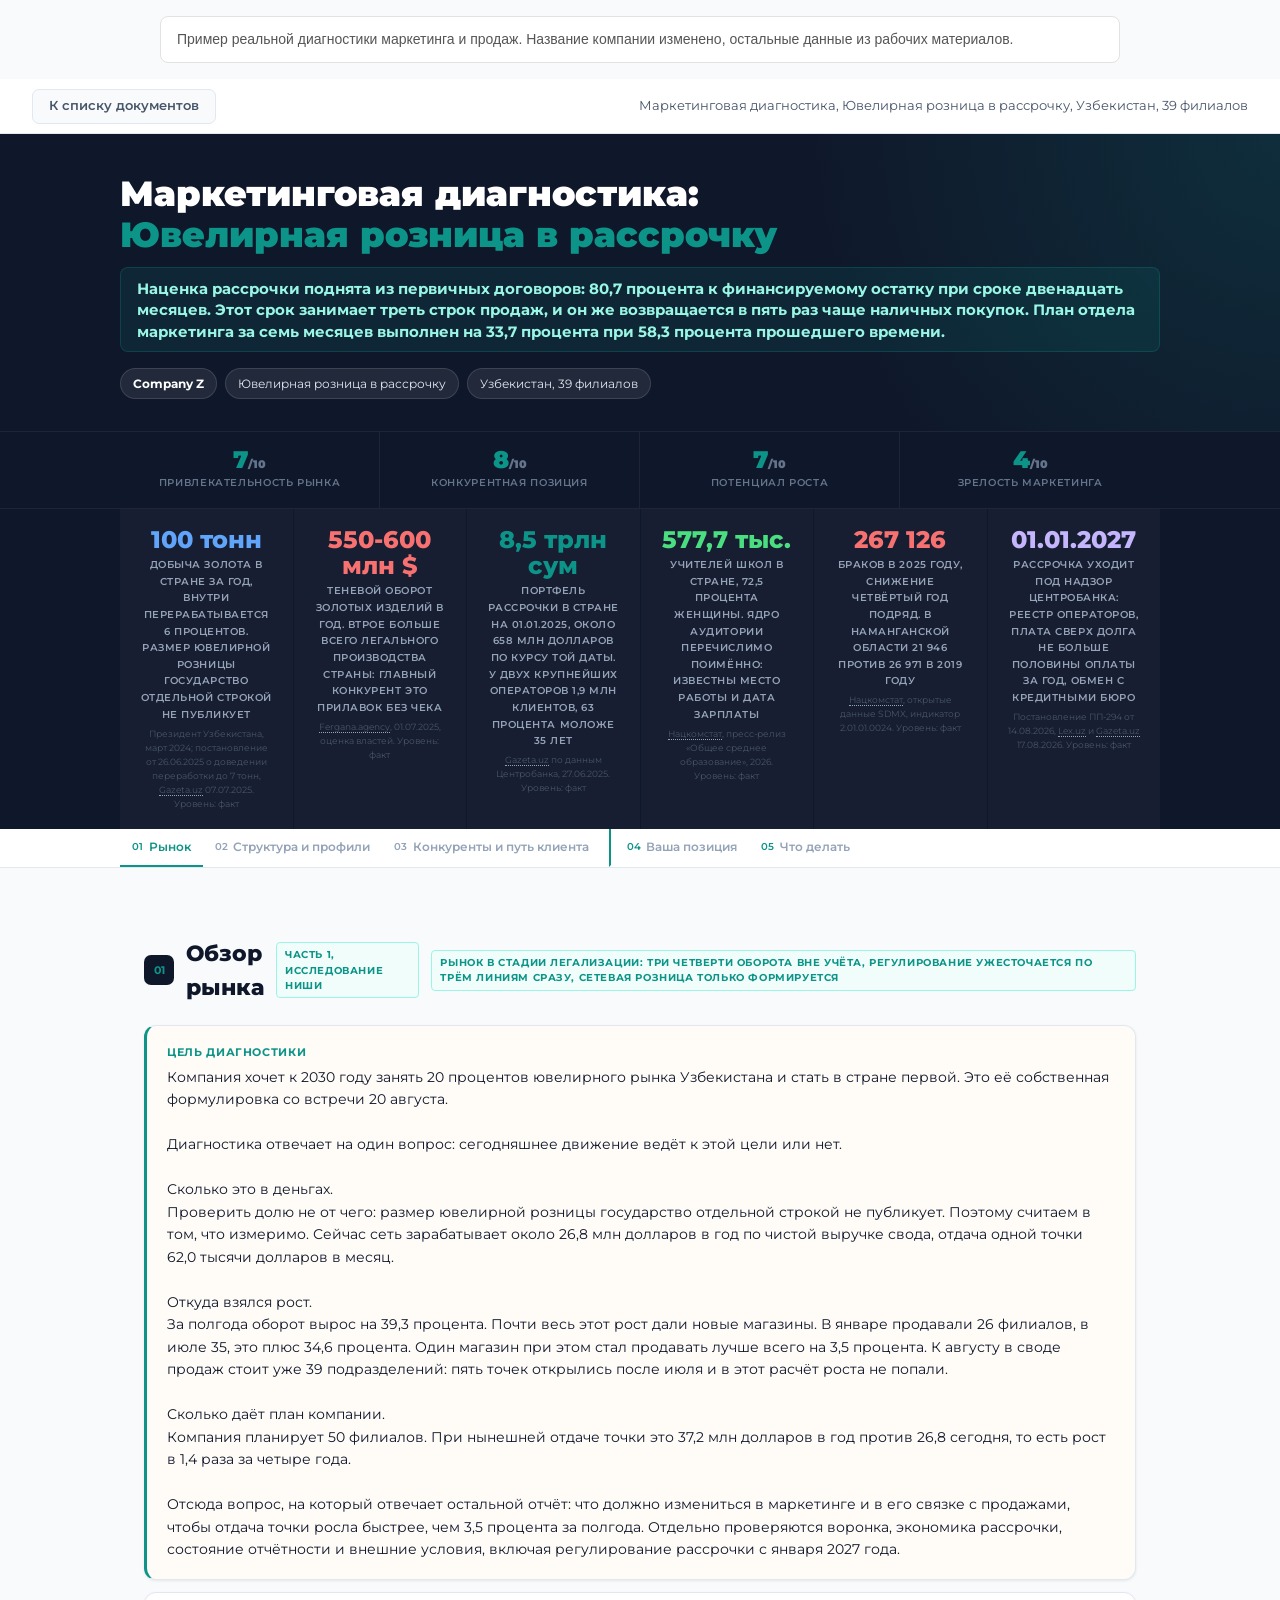
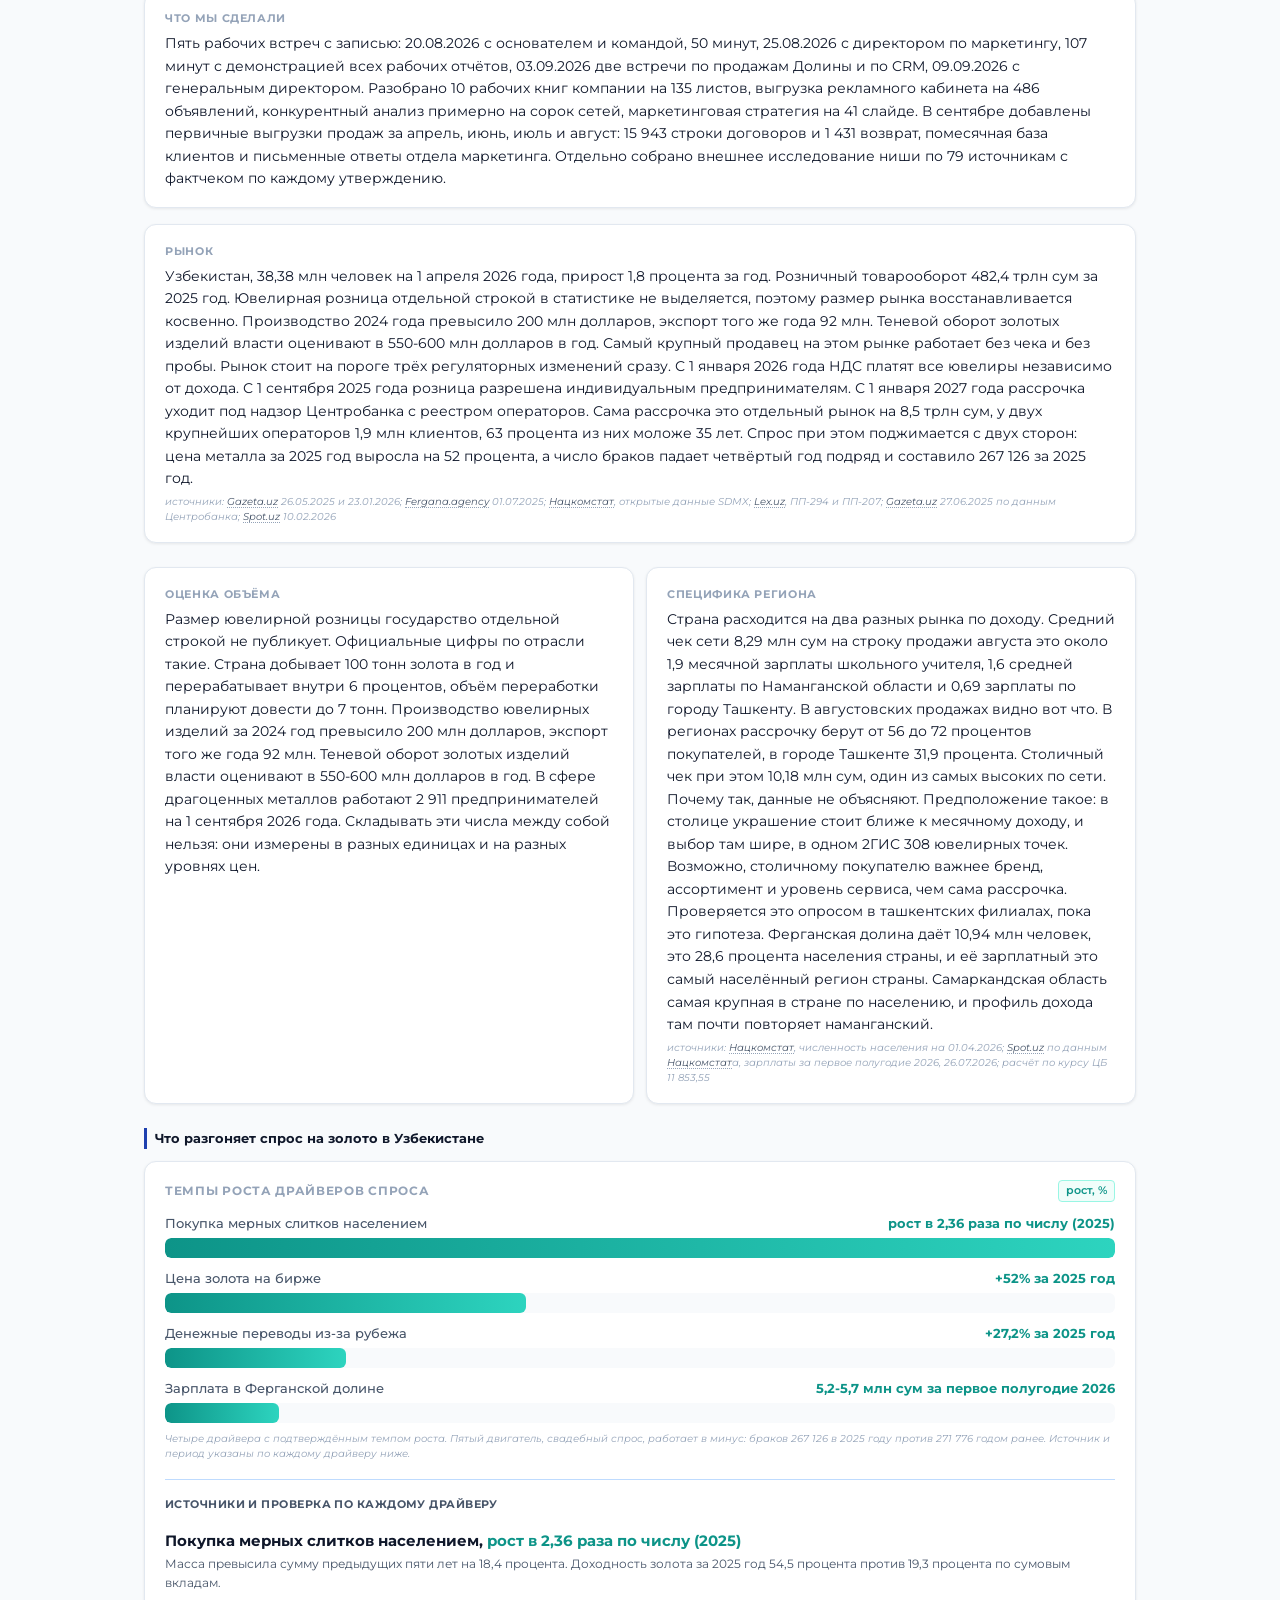
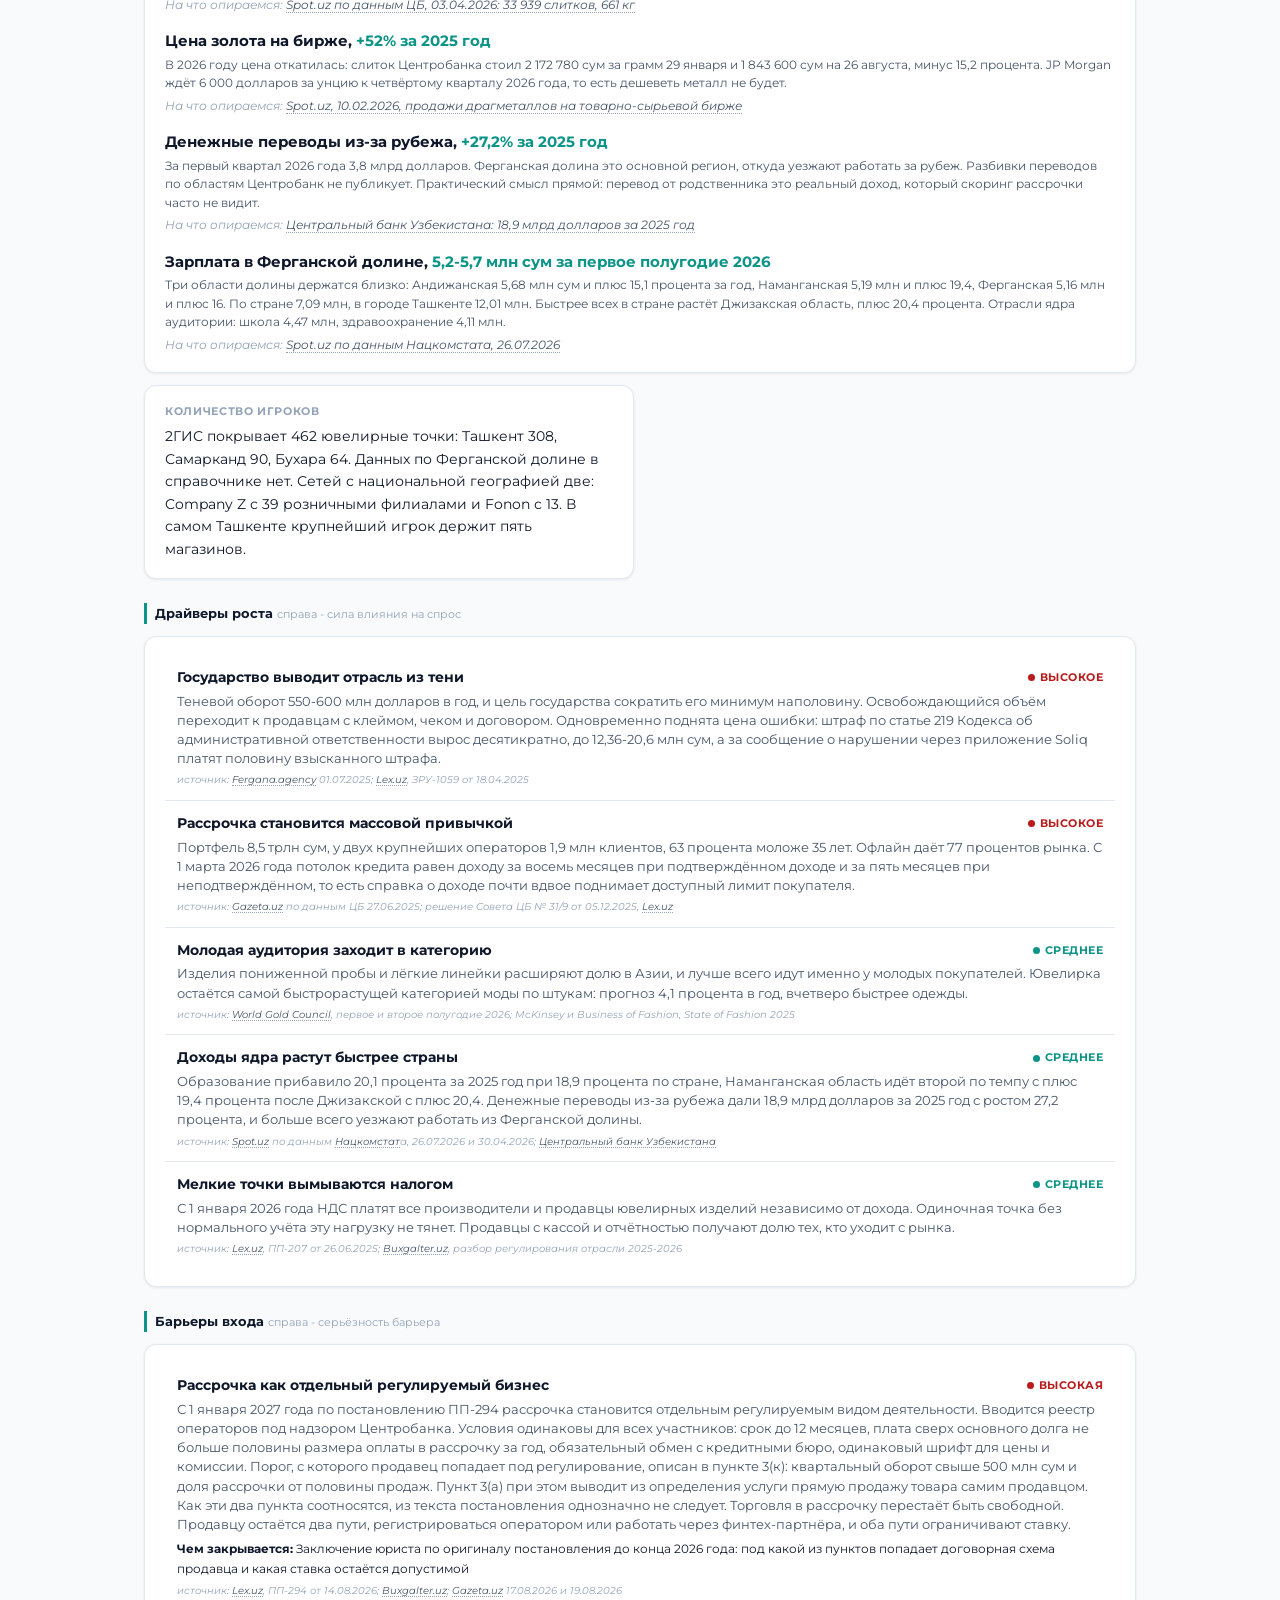
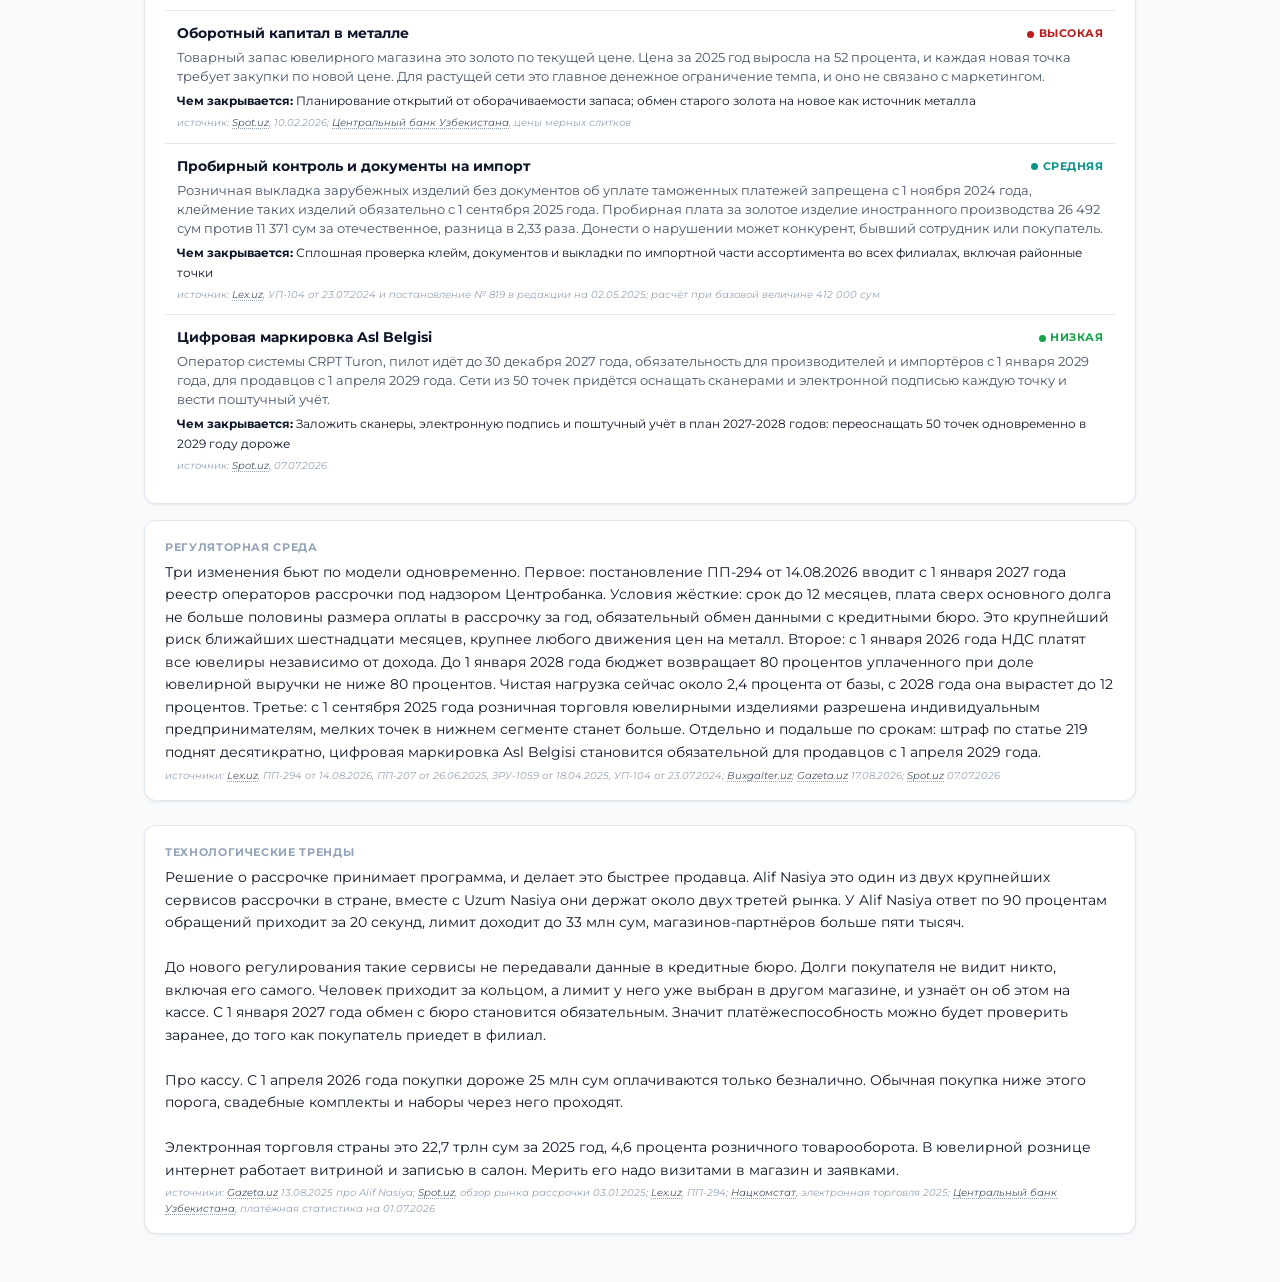
==== diagnostika.html @ dc88245c "Пример диагностики: ювелирная розница (обезличенный)" ====
<!DOCTYPE html>
<html lang="ru">
<head>
<meta name="robots" content="noindex, nofollow">
  <meta charset="UTF-8">
  <meta name="viewport" content="width=device-width, initial-scale=1.0">
  <title>Маркетинговая диагностика - Ювелирная розница в рассрочку, Узбекистан, 39 филиалов</title>
  <link rel="preconnect" href="https://fonts.googleapis.com">
  <link href="https://fonts.googleapis.com/css2?family=Montserrat:wght@400;500;600;700;800;900&display=swap" rel="stylesheet">
  <script src="vendor/chart.umd.min.js"></script>
  <script src="vendor/chartjs-plugin-annotation.min.js"></script>
  <link rel="stylesheet" href="static/print.css" media="print">
  <style>
    *, *::before, *::after { box-sizing: border-box; margin: 0; padding: 0; }
    :root {
      --accent: #0d9488; --accent-light: #f0fdfa; --accent-border: #99f6e4;
      --text: #0f172a; --text2: #475569; --text3: #94a3b8; --border: #e2e8f0;
      --bg: #f8fafc; --bg-card: #ffffff;
      --shadow-sm: 0 1px 3px rgba(0,0,0,0.08); --shadow-md: 0 4px 12px rgba(0,0,0,0.1);
      --green: #16a34a; --green-bg: #f0fdf4; --green-border: #86efac;
      --blue: #1e40af;  --blue-bg: #eff6ff;  --blue-border: #bfdbfe;
      --red: #b91c1c;   --red-bg: #fef2f2;   --red-border: #fca5a5;
      --purple: #6b21a8; --purple-bg: #faf5ff; --purple-border: #d8b4fe;
      --cyan: #0891b2;  --cyan-bg: #ecfeff;  --cyan-border: #a5f3fc;
    }
    body { font-family: 'Montserrat', -apple-system, sans-serif; color: var(--text); background: var(--bg); font-size: 15px; line-height: 1.6; -webkit-font-smoothing: antialiased; }
    .mono { font-family: 'Montserrat', monospace; }

    /* ── PDF BAR ── */
    .pdf-bar { background: var(--bg-card); border-bottom: 1px solid var(--border); padding: .6rem 2rem; display: flex; align-items: center; justify-content: space-between; }
    .pdf-bar__text { font-size: .8rem; color: var(--text2); }
    .pdf-btn { display: inline-flex; align-items: center; gap: .4rem; background: var(--bg); border: 1.5px solid var(--border); border-radius: 7px; padding: .4rem 1rem; font-size: .8rem; font-weight: 600; color: var(--text2); text-decoration: none; transition: all .15s; cursor: pointer; }
    .pdf-btn:hover { border-color: var(--accent); color: var(--accent); background: var(--accent-light); }

    /* ── COVER ── */
    .cover { background: var(--text); color: #fff; padding: 2.5rem 2rem 2rem; position: relative; overflow: hidden; }
    .cover::before { content: ''; position: absolute; top: 0; right: 0; width: 500px; height: 500px; background: radial-gradient(circle at top right, rgba(13,148,136,.18), transparent 70%); pointer-events: none; }
    .cover-inner { max-width: 1040px; margin: 0 auto; position: relative; }
    .cover-brand { font-size: .72rem; color: #64748b; text-transform: uppercase; letter-spacing: .1em; margin-bottom: .4rem; }
    .cover-title { font-size: clamp(1.4rem, 3.5vw, 2.2rem); font-weight: 900; line-height: 1.15; margin-bottom: .5rem; }
    .cover-title span { color: var(--accent); }
    .cover-meta { display: flex; flex-wrap: wrap; gap: .5rem; margin-top: 1rem; }
    .cover-chip { display: inline-flex; align-items: center; gap: .4rem; background: rgba(255,255,255,.08); border: 1px solid rgba(255,255,255,.12); padding: .3rem .75rem; border-radius: 16px; font-size: .75rem; color: #e2e8f0; }
    .cover-chip strong { color: #fff; }

    /* ── SCORES BAR ── */
    .scores-bar { background: var(--text); border-top: 1px solid rgba(255,255,255,.06); }
    .scores-bar-inner { max-width: 1040px; margin: 0 auto; display: grid; grid-template-columns: repeat(4, 1fr); }
    @media (max-width: 600px) { .scores-bar-inner { grid-template-columns: repeat(2, 1fr); } }
    .score-item { padding: 1rem 1.2rem; border-right: 1px solid rgba(255,255,255,.06); text-align: center; }
    .score-item:last-child { border-right: none; }
    .score-val { font-size: 1.5rem; font-weight: 900; color: var(--accent); font-family: 'Montserrat', monospace; line-height: 1; margin-bottom: .2rem; }
    .score-lbl { font-size: .65rem; color: #64748b; text-transform: uppercase; letter-spacing: .06em; font-weight: 600; }

    /* ── TABS ── */
    .tab-nav { position: sticky; top: 0; z-index: 100; background: rgba(255,255,255,.97); backdrop-filter: blur(8px); border-bottom: 1px solid var(--border); padding: 0 1rem; overflow-x: auto; scrollbar-width: none; }
    .tab-nav::-webkit-scrollbar { display: none; }
    .tab-nav-inner { max-width: 1040px; margin: 0 auto; display: flex; gap: 0; }
    @media print {
      * { -webkit-print-color-adjust: exact !important; print-color-adjust: exact !important; }
      .pdf-bar, .tab-nav, #bottomBar { display: none !important; }
      .tab-panel { display: block !important; }
      .sh, .card, .icp, .cjm-card, .comp-card, .trend-card, .seg-card, .chart-card, .hfunnel > div, .hbars > div { page-break-inside: avoid; }
      a { text-decoration: none !important; color: inherit !important; }
    }
    .tab-btn { display: inline-flex; align-items: center; gap: .35rem; padding: .7rem .75rem; font-size: .72rem; font-weight: 600; color: var(--text3); background: none; border: none; border-bottom: 2.5px solid transparent; white-space: nowrap; cursor: pointer; transition: color .15s, border-color .15s; font-family: inherit; }
    .tab-btn:hover { color: var(--text2); }
    .tab-btn.active { color: var(--accent); border-bottom-color: var(--accent); }
    .tab-btn .tab-num { font-family: 'Montserrat', monospace; font-size: .65rem; }

    /* ── PANELS ── */
    .tab-panel { display: none; }
    .tab-panel.active { display: block; }
    .panel-body { max-width: 1040px; margin: 0 auto; padding: 1.75rem 1.5rem 3rem; }

    /* ── SECTION HEADER ── */
    .sh { display: flex; align-items: center; gap: .75rem; margin-bottom: 1.25rem; }
    .sh-num { min-width: 30px; height: 30px; background: var(--text); color: var(--accent); border-radius: 7px; font-size: .68rem; font-weight: 700; font-family: 'Montserrat', monospace; display: flex; align-items: center; justify-content: center; flex-shrink: 0; }
    .sh-title { font-size: 1.35rem; font-weight: 800; color: var(--text); flex: 1; }
    .sh-badge { font-size: .62rem; font-weight: 700; text-transform: uppercase; letter-spacing: .06em; padding: .2rem .5rem; border-radius: 4px; background: var(--accent-light); color: var(--accent); border: 1px solid var(--accent-border); }

    /* ── SUB HEADER ── */
    .sub-h { font-size: .82rem; font-weight: 700; color: var(--text); margin: 1.5rem 0 .75rem; padding-left: .5rem; border-left: 3px solid var(--accent); }

    /* ── CARD ── */
    .card { background: var(--bg-card); border: 1px solid var(--border); border-radius: 12px; padding: 1.1rem 1.25rem; box-shadow: var(--shadow-sm); }
    .card + .card { margin-top: .75rem; }

    /* ── KV ── */
    .kv-label { font-size: .67rem; font-weight: 700; text-transform: uppercase; letter-spacing: .06em; color: var(--text3); margin-bottom: .3rem; }
    .kv-value { font-size: .88rem; color: var(--text); line-height: 1.6; }
    .prose { white-space: pre-line; }

    /* ── GRID HELPERS ── */
    .grid-2 { display: grid; grid-template-columns: 1fr 1fr; gap: .75rem; }
    .grid-3 { display: grid; grid-template-columns: repeat(3, 1fr); gap: .75rem; }
    .grid-4 { display: grid; grid-template-columns: repeat(4, 1fr); gap: .75rem; }
    .grid-full { grid-column: 1 / -1; }
    @media (max-width: 700px) { .grid-2, .grid-3, .grid-4 { grid-template-columns: 1fr; } }

    /* ── TAG/CHIP ── */
    .tag { display: inline-block; padding: .2rem .55rem; border-radius: 4px; font-size: .72rem; font-weight: 600; margin: .15rem .15rem 0 0; }
    .tag-orange { background: var(--accent-light); color: var(--accent); border: 1px solid var(--accent-border); }
    .tag-green { background: var(--green-bg); color: var(--green); border: 1px solid var(--green-border); }
    .tag-blue { background: var(--blue-bg); color: var(--blue); border: 1px solid var(--blue-border); }
    .tag-red { background: var(--red-bg); color: var(--red); border: 1px solid var(--red-border); }
    .tag-amber { background: #fffbeb; color: #b45309; border: 1px solid #fcd34d; }
    .tag-purple { background: var(--purple-bg); color: var(--purple); border: 1px solid var(--purple-border); }
    .tag-cyan { background: var(--cyan-bg); color: var(--cyan); border: 1px solid var(--cyan-border); }
    .tag-gray { background: var(--bg); color: var(--text2); border: 1px solid var(--border); }

    /* ── IMPACT DOT ── */
    .impact { display: inline-flex; align-items: center; gap: .3rem; font-size: .68rem; font-weight: 700; text-transform: uppercase; letter-spacing: .04em; }
    .impact-dot { width: 7px; height: 7px; border-radius: 50%; }
    .impact-high .impact-dot { background: var(--red); }
    .impact-high { color: var(--red); }
    .impact-medium .impact-dot { background: var(--accent); }
    .impact-medium { color: var(--accent); }
    .impact-low .impact-dot { background: var(--green); }
    .impact-low { color: var(--green); }

    /* ── CHART CARD ── */
    .chart-card { background: var(--bg-card); border: 1px solid var(--border); border-radius: 12px; padding: 1.1rem 1.25rem; box-shadow: var(--shadow-sm); margin-top: .75rem; }
    .chart-title { font-size: .72rem; font-weight: 700; text-transform: uppercase; letter-spacing: .06em; color: var(--text3); margin-bottom: .75rem; display: flex; align-items: center; justify-content: space-between; }
    .chart-badge { font-size: .68rem; font-weight: 600; background: var(--accent-light); color: var(--accent); border: 1px solid var(--accent-border); padding: .1rem .45rem; border-radius: 4px; font-family: 'Montserrat', monospace; text-transform: none; letter-spacing: 0; }
    .chart-canvas-wrap { position: relative; }

    /* ── EXECUTIVE SUMMARY ── */
    .exec-summary { background: #fffbf7; border: 1px solid var(--accent-border); border-radius: 12px; padding: 1.5rem; margin-bottom: 1.25rem; font-size: 1rem; line-height: 1.7; color: var(--text); white-space: pre-line; }

    /* ── CONCLUSION ITEM ── */
    .conc-item { display: flex; align-items: flex-start; gap: .75rem; padding: .75rem 1rem; background: var(--bg-card); border: 1px solid var(--border); border-radius: 10px; margin-bottom: .5rem; }
    .conc-num { min-width: 22px; height: 22px; background: var(--accent); color: #fff; border-radius: 4px; font-size: .65rem; font-weight: 700; font-family: 'Montserrat', monospace; display: flex; align-items: center; justify-content: center; flex-shrink: 0; margin-top: .1rem; }
    .conc-text { font-size: .85rem; color: var(--text); line-height: 1.55; }

    /* ── DRIVER / BARRIER ROWS ── */
    .driver-row { display: flex; align-items: flex-start; gap: .75rem; padding: .75rem; border-bottom: 1px solid var(--border); }
    .driver-row:last-child { border-bottom: none; }

    /* ── TREND ITEM ── */
    .trend-card { background: var(--bg-card); border: 1px solid var(--border); border-radius: 10px; padding: 1rem 1.1rem; margin-bottom: .625rem; }
    .trend-head { display: flex; justify-content: space-between; align-items: center; margin-bottom: .4rem; }
    .trend-title { font-size: .88rem; font-weight: 700; color: var(--text); }
    .trend-desc { font-size: .82rem; color: var(--text2); line-height: 1.55; margin-bottom: .5rem; }
    .trend-meta { display: flex; gap: .5rem; flex-wrap: wrap; }

    /* ── SEGMENT CARD ── */
    .seg-card { background: var(--bg-card); border: 1px solid var(--border); border-radius: 10px; padding: 1rem 1.1rem; }
    .seg-name { font-size: .88rem; font-weight: 700; color: var(--text); margin-bottom: .3rem; }
    .seg-desc { font-size: .8rem; color: var(--text2); line-height: 1.5; margin-bottom: .5rem; }
    .seg-stats { display: flex; flex-wrap: wrap; gap: .4rem; }
    .seg-stat { font-size: .68rem; font-weight: 600; padding: .15rem .4rem; border-radius: 3px; background: var(--bg); color: var(--text2); border: 1px solid var(--border); }

    /* ── КАРТОЧКА ПРОФИЛЯ ── */
    .icp { background: var(--bg-card); border: 1px solid var(--border); border-radius: 14px; overflow: hidden; box-shadow: var(--shadow-sm); margin-bottom: 1rem; }
    .icp-head { display: flex; align-items: center; gap: 1rem; padding: 1.25rem 1.5rem; background: linear-gradient(135deg, #fefce8 0%, #f0fdfa 100%); border-bottom: 1px solid var(--accent-border); }
    .icp-initials { width: 48px; height: 48px; background: var(--accent); color: #fff; border-radius: 12px; font-size: .9rem; font-weight: 800; display: flex; align-items: center; justify-content: center; flex-shrink: 0; }
    .icp-name { font-size: 1rem; font-weight: 800; color: var(--text); }
    .icp-role { font-size: .72rem; font-weight: 600; background: var(--bg); border: 1px solid var(--border); padding: .15rem .5rem; border-radius: 12px; color: var(--text2); display: inline-block; margin-top: .25rem; }
    .icp-desc { font-size: .82rem; color: var(--text2); margin-top: .35rem; line-height: 1.5; }
    .icp-body { padding: 1.25rem 1.5rem; display: grid; grid-template-columns: 1fr 1fr; gap: 1rem; }
    @media (max-width: 700px) { .icp-body { grid-template-columns: 1fr; } }
    .icp-block-title { font-size: .65rem; font-weight: 700; text-transform: uppercase; letter-spacing: .06em; color: var(--text3); margin-bottom: .4rem; }
    .icp-list { list-style: none; padding: 0; }
    .icp-list li { font-size: .8rem; color: var(--text2); line-height: 1.5; padding: .2rem 0 .2rem .8rem; position: relative; }
    .icp-list li::before { content: ''; position: absolute; left: 0; top: .55rem; width: 4px; height: 4px; border-radius: 50%; background: var(--accent); }
    .icp-jtbd { padding: .75rem 1.5rem; background: #fffbf5; border-top: 1px solid var(--accent-border); border-bottom: 1px solid var(--accent-border); }
    .icp-jtbd-label { font-size: .6rem; font-weight: 700; text-transform: uppercase; letter-spacing: .08em; color: var(--accent); margin-bottom: .2rem; }
    .icp-jtbd-text { font-size: .82rem; color: var(--text); font-style: italic; line-height: 1.5; }
    .icp-full { grid-column: 1 / -1; }
    .icp-meta-row { display: flex; gap: .75rem; flex-wrap: wrap; padding: .75rem 1.5rem; border-top: 1px solid var(--border); }
    .icp-meta-item { flex: 1; min-width: 140px; }
    .icp-meta-label { font-size: .62rem; font-weight: 700; text-transform: uppercase; letter-spacing: .06em; color: var(--text3); margin-bottom: .15rem; }
    .icp-meta-value { font-size: .78rem; color: var(--text); line-height: 1.45; }
    .icp-potential { display: grid; grid-template-columns: repeat(3, 1fr); gap: .5rem; padding: .75rem 1.5rem; border-top: 1px solid var(--border); background: var(--bg); }
    .icp-pot-item { text-align: center; }
    .icp-pot-label { font-size: .58rem; font-weight: 700; text-transform: uppercase; letter-spacing: .05em; color: var(--text3); margin-bottom: .15rem; }
    .icp-pot-value { font-size: .85rem; font-weight: 700; color: var(--text); font-family: 'Montserrat', monospace; }
    .icp-pot-value--accent { color: var(--accent); }

    /* ── SVG FUNNEL ── */
    .hfunnel { padding: .5rem 1.5rem .35rem; display: flex; flex-direction: column; gap: .55rem; }
    .hfunnel-top { display: flex; justify-content: space-between; align-items: baseline; gap: .6rem; margin-bottom: .18rem; }
    .hfunnel-label { flex: 1 1 auto; min-width: 0; font-size: .8rem; color: var(--text2); font-weight: 500; line-height: 1.25; }
    .hfunnel-pct { flex-shrink: 0; font-family: 'Montserrat', sans-serif; font-size: .82rem; font-weight: 800; }
    .hfunnel-track { background: var(--bg); border-radius: 6px; height: 20px; overflow: hidden; }
    .hfunnel-bar { height: 100%; border-radius: 6px; background: linear-gradient(90deg, #0d9488, #2dd4bf); min-width: 4px; }
    .hbars { display: flex; flex-direction: column; gap: .7rem; margin-top: .3rem; }
    .hbars-top { display: flex; justify-content: space-between; align-items: baseline; gap: .5rem; flex-wrap: wrap; margin-bottom: .2rem; }
    .hbars-label { flex: 1 1 auto; min-width: 0; font-size: .82rem; color: var(--text2); font-weight: 500; line-height: 1.25; }
    .hbars-val { flex-shrink: 0; font-family: 'Montserrat', sans-serif; font-size: .8rem; font-weight: 700; }
    .hbars-track { background: var(--bg); border-radius: 6px; height: 20px; overflow: hidden; }
    .hbars-bar { height: 100%; border-radius: 6px; background: linear-gradient(90deg, #0d9488, #2dd4bf); min-width: 4px; }

    /* ── ПУТЬ КЛИЕНТА ── */
    .cjm-card { background: var(--bg-card); border: 1px solid var(--border); border-radius: 12px; padding: 1.1rem 1.25rem; margin-bottom: .75rem; }
    .cjm-stage { font-size: .88rem; font-weight: 800; color: var(--text); display: flex; align-items: center; gap: .5rem; margin-bottom: .5rem; }
    .cjm-stage-num { font-size: .6rem; font-weight: 700; font-family: 'Montserrat', monospace; color: #fff; background: var(--accent); width: 20px; height: 20px; border-radius: 50%; display: flex; align-items: center; justify-content: center; flex-shrink: 0; }
    .cjm-emotion { display: inline-flex; align-items: center; gap: .3rem; font-size: .68rem; font-weight: 600; padding: .15rem .5rem; border-radius: 12px; background: var(--purple-bg); color: var(--purple); border: 1px solid var(--purple-border); }
    .cjm-grid { display: grid; grid-template-columns: 1fr 1fr; gap: .75rem; margin-top: .5rem; }
    @media (max-width: 700px) { .cjm-grid { grid-template-columns: 1fr; } }
    .cjm-thoughts { font-size: .82rem; color: var(--text2); font-style: italic; padding: .5rem .75rem; background: var(--bg); border-radius: 8px; border-left: 3px solid var(--purple); margin: .5rem 0; line-height: 1.5; }

    /* ── COMPETITOR CARD ── */
    .comp-card { background: var(--bg-card); border: 1px solid var(--border); border-radius: 10px; padding: 1rem 1.1rem; margin-bottom: .625rem; }
    .comp-type { font-size: .88rem; font-weight: 700; color: var(--text); margin-bottom: .3rem; display: flex; justify-content: space-between; align-items: center; }
    .comp-desc { font-size: .82rem; color: var(--text2); line-height: 1.55; margin-bottom: .5rem; }
    .comp-meta { display: flex; gap: .5rem; flex-wrap: wrap; }

    /* ── ATTENTION ITEM ── */
    .att-card { background: var(--bg-card); border: 1px solid var(--border); border-radius: 12px; padding: 1.1rem 1.25rem; margin-bottom: .75rem; }
    .att-head { display: flex; align-items: flex-start; gap: .75rem; margin-bottom: .5rem; }
    .att-num { min-width: 24px; height: 24px; background: var(--green); color: #fff; border-radius: 5px; font-size: .65rem; font-weight: 700; font-family: 'Montserrat', monospace; display: flex; align-items: center; justify-content: center; flex-shrink: 0; }
    .att-title { font-size: .9rem; font-weight: 700; color: var(--text); }
    .att-desc { font-size: .82rem; color: var(--text2); line-height: 1.55; margin-bottom: .5rem; }
    .att-steps { list-style: none; padding: 0; margin: .5rem 0; counter-reset: astep; }
    .att-steps li { font-size: .78rem; color: var(--text); padding: .25rem 0 .25rem 1.5rem; position: relative; counter-increment: astep; }
    .att-steps li::before { content: counter(astep); position: absolute; left: 0; top: .25rem; width: 16px; height: 16px; border-radius: 50%; background: var(--bg); border: 1.5px solid var(--border); font-size: .55rem; font-weight: 700; font-family: 'Montserrat', monospace; color: var(--text3); display: flex; align-items: center; justify-content: center; }

    /* ── RISK ITEM ── */
    .risk-card { background: var(--bg-card); border: 1px solid var(--border); border-radius: 12px; padding: 1.1rem 1.25rem; margin-bottom: .75rem; }
    .risk-head { display: flex; align-items: flex-start; gap: .75rem; margin-bottom: .5rem; }
    .risk-prob { font-size: .58rem; font-weight: 700; text-transform: uppercase; letter-spacing: .04em; padding: .2rem .45rem; border-radius: 4px; flex-shrink: 0; font-family: 'Montserrat', monospace; margin-top: .1rem; }
    .risk-prob-high { background: var(--red-bg); color: var(--red); border: 1px solid var(--red-border); }
    .risk-prob-medium { background: var(--accent-light); color: var(--accent); border: 1px solid var(--accent-border); }
    .risk-prob-low { background: var(--green-bg); color: var(--green); border: 1px solid var(--green-border); }
    .risk-title { font-size: .9rem; font-weight: 700; color: var(--text); }
    .risk-desc { font-size: .82rem; color: var(--text2); line-height: 1.55; margin-bottom: .5rem; }
    .risk-section { margin-top: .5rem; padding: .5rem .75rem; background: var(--bg); border-radius: 8px; border-left: 3px solid var(--border); }
    .risk-section-title { font-size: .62rem; font-weight: 700; text-transform: uppercase; letter-spacing: .05em; color: var(--text3); margin-bottom: .2rem; }
    .risk-section-text { font-size: .78rem; color: var(--text); line-height: 1.5; }

    /* ── RISK MATRIX ── */
    .rm-grid { display: grid; grid-template-columns: auto 1fr 1fr; grid-template-rows: 1fr 1fr auto; gap: 2px; background: var(--border); border-radius: 12px; overflow: hidden; margin-bottom: 1.25rem; }
    .rm-y { grid-row: 1/3; writing-mode: vertical-lr; transform: rotate(180deg); font-size: .65rem; font-weight: 700; color: var(--text3); text-transform: uppercase; letter-spacing: .06em; display: flex; align-items: center; justify-content: center; background: var(--bg-card); padding: .5rem; }
    .rm-cell { padding: .75rem; background: var(--bg-card); min-height: 60px; }
    .rm-cell-hdr { font-size: .58rem; font-weight: 700; text-transform: uppercase; letter-spacing: .04em; color: var(--text3); margin-bottom: .3rem; }
    .rm-cell--hh { background: #fef2f2; }
    .rm-tag { display: inline-block; font-size: .68rem; padding: .15rem .4rem; background: var(--bg); border: 1px solid var(--border); border-radius: 4px; margin: .15rem .15rem 0 0; color: var(--text2); }
    .rm-x { grid-column: 2/4; display: flex; justify-content: space-between; background: var(--bg-card); padding: .4rem .75rem; font-size: .62rem; font-weight: 700; color: var(--text3); text-transform: uppercase; letter-spacing: .05em; }
    .rm-lite { border: 1px solid var(--border); border-radius: 12px; overflow: hidden; background: var(--bg-card); margin-bottom: 1.25rem; }
    .rm-lite-row { display: grid; grid-template-columns: 170px 1fr; gap: .75rem; padding: .7rem .9rem; border-bottom: 1px solid var(--border); align-items: start; }
    .rm-lite-row--hi { background: #fef2f2; }
    .rm-lite-hdr { font-size: .62rem; font-weight: 700; text-transform: uppercase; letter-spacing: .05em; color: var(--text3); padding-top: .25rem; }
    .rm-lite-note { font-size: .7rem; color: var(--text3); padding: .55rem .9rem .7rem; }
    .rm-lite .rm-tag b { font-weight: 700; color: var(--text3); }
    @media (max-width: 680px) { .rm-lite-row { grid-template-columns: 1fr; gap: .35rem; } }

    /* ── ACTION CARD ── */
    .act-card { background: var(--bg-card); border: 1px solid var(--border); border-radius: 12px; padding: 1.1rem 1.25rem; margin-bottom: .75rem; }
    .act-head { display: flex; align-items: flex-start; gap: .75rem; margin-bottom: .5rem; }
    .act-pri { min-width: 26px; height: 26px; border-radius: 6px; font-size: .72rem; font-weight: 700; font-family: 'Montserrat', monospace; display: flex; align-items: center; justify-content: center; flex-shrink: 0; color: #fff; }
    .act-pri-1 { background: var(--accent); }
    .act-pri-2 { background: var(--purple); }
    .act-pri-3 { background: var(--cyan); }
    .act-pri-n { background: var(--text2); }
    .act-title { font-size: .9rem; font-weight: 700; color: var(--text); }
    .act-why { font-size: .82rem; color: var(--text2); line-height: 1.55; margin-bottom: .5rem; }
    .act-chips { display: flex; flex-wrap: wrap; gap: .35rem; margin-top: .5rem; }
    .act-chip { font-size: .68rem; font-weight: 600; padding: .2rem .5rem; border-radius: 4px; display: inline-flex; align-items: center; gap: .25rem; }
    .act-steps { list-style: none; padding: 0; margin: .5rem 0; counter-reset: step; }
    .act-steps li { font-size: .78rem; color: var(--text); padding: .2rem 0 .2rem 1.5rem; position: relative; counter-increment: step; line-height: 1.5; }
    .act-steps li::before { content: counter(step); position: absolute; left: 0; top: .2rem; width: 16px; height: 16px; border-radius: 50%; background: var(--accent-light); border: 1.5px solid var(--accent-border); font-size: .55rem; font-weight: 700; font-family: 'Montserrat', monospace; color: var(--accent); display: flex; align-items: center; justify-content: center; }

    /* ── CLIENT SPECIFIC ── */
    .cs-panel { background: var(--bg-card); border: 1px solid var(--border); border-radius: 12px; padding: 1.1rem 1.25rem; margin-bottom: .75rem; }
    .cs-label { font-size: .65rem; font-weight: 700; text-transform: uppercase; letter-spacing: .06em; color: var(--text3); margin-bottom: .4rem; }
    .cs-value { font-size: .85rem; color: var(--text); line-height: 1.6; }
    .cs-danger { border-left: 3px solid var(--red); }
    .cs-accent { border-left: 3px solid var(--accent); }
    .cs-green { border-left: 3px solid var(--green); }
    .cs-blue { border-left: 3px solid var(--blue); }

    /* ── 90 DAY PLAN ── */
    .plan-month { background: var(--bg-card); border: 1px solid var(--border); border-radius: 10px; padding: 1rem 1.1rem; }
    .plan-month-title { font-size: .75rem; font-weight: 700; color: var(--accent); text-transform: uppercase; letter-spacing: .05em; margin-bottom: .5rem; }
    .plan-item { font-size: .82rem; color: var(--text); padding: .25rem 0 .25rem .75rem; position: relative; line-height: 1.5; }
    .plan-item::before { content: ''; position: absolute; left: 0; top: .55rem; width: 5px; height: 5px; border-radius: 50%; background: var(--accent); }

    /* ── SWOT ── */
    .swot-grid { display: grid; grid-template-columns: 1fr 1fr; gap: .75rem; }
    @media (max-width: 600px) { .swot-grid { grid-template-columns: 1fr; } }

    /* ── UL styles ── */
    .ul-clean { list-style: none; padding: 0; }
    .ul-clean li { font-size: .82rem; color: var(--text2); line-height: 1.55; padding: .2rem 0 .2rem .75rem; position: relative; }
    .ul-clean li::before { content: ''; position: absolute; left: 0; top: .6rem; width: 4px; height: 4px; border-radius: 50%; background: var(--text3); }

    /* ── PRICE BENCH ── */
    .price-grid { display: grid; grid-template-columns: repeat(3, 1fr); gap: .75rem; margin-top: .5rem; }
    @media (max-width: 600px) { .price-grid { grid-template-columns: 1fr; } }
    .price-card { background: var(--bg-card); border: 1px solid var(--border); border-radius: 10px; padding: .875rem; text-align: center; }
    .price-tier { font-size: .62rem; font-weight: 700; text-transform: uppercase; letter-spacing: .06em; color: var(--text3); margin-bottom: .3rem; }
    .price-val { font-size: 1rem; font-weight: 800; color: var(--text); font-family: 'Montserrat', monospace; }

    /* ── HERO METRICS ── */
    .hero-metrics { background: var(--text); border-top: 1px solid rgba(255,255,255,.06); }
    .hero-metrics-inner { max-width: 1040px; margin: 0 auto; display: grid; grid-template-columns: repeat(auto-fit, minmax(160px, 1fr)); gap: 1px; }
    .hm-card { padding: 1.1rem 1.2rem; text-align: center; background: rgba(255,255,255,.03); }
    .hm-val { font-size: 1.5rem; font-weight: 800; line-height: 1.1; margin-bottom: .25rem; font-family: 'Montserrat', monospace; }
    .hm-val--blue { color: #60a5fa; }
    .hm-val--green { color: #4ade80; }
    .hm-val--orange { color: var(--accent); }
    .hm-val--red { color: #f87171; }
    .hm-val--purple { color: #c4b5fd; }
    .hm-lbl { font-size: .65rem; font-weight: 600; color: #94a3b8; text-transform: uppercase; letter-spacing: .05em; }
    .hm-src { font-size: .55rem; color: #475569; margin-top: .2rem; }

    /* ── SOURCE REF ── */
    .source-ref { font-size: .6rem; color: var(--text3); font-style: italic; margin-top: .25rem; }
    .source-refs { padding: .5rem .75rem; background: var(--bg); border-radius: 8px; margin-top: .75rem; }
    .source-refs-title { font-size: .6rem; font-weight: 700; text-transform: uppercase; letter-spacing: .05em; color: var(--text3); margin-bottom: .3rem; }
    .source-refs li { font-size: .65rem; color: var(--text2); line-height: 1.5; }
    /* Единый стиль кликабельного источника, применяется во всех отчётах */
    .src-link, .source-ref a, .source-refs a, .hm-src a { color: var(--text2); text-decoration: none; border-bottom: 1px dotted var(--text3); transition: color .15s ease, border-color .15s ease; }
    .src-link:hover, .source-ref a:hover, .source-refs a:hover, .hm-src a:hover { color: var(--accent); border-bottom-color: var(--accent); }

    /* ── INFO BLOCKS ── */
    .info-positive { border-left: 3px solid var(--green); background: var(--green-bg); }
    .info-warning { border-left: 3px solid var(--accent); background: var(--accent-light); }
    .info-critical { border-left: 3px solid var(--red); background: var(--red-bg); }

    /* ── FILTER BAR ── */
    .filter-bar { display: flex; gap: .35rem; margin-bottom: 1rem; flex-wrap: wrap; padding: .3rem; background: var(--bg); border-radius: 8px; border: 1px solid var(--border); }
    .filter-btn { border: none; background: transparent; font-size: .72rem; font-weight: 600; padding: .35rem .7rem; border-radius: 6px; cursor: pointer; color: var(--text2); transition: all .15s; font-family: inherit; }
    .filter-btn:hover { color: var(--text); }
    .filter-btn.active { background: var(--bg-card); color: var(--text); box-shadow: var(--shadow-sm); font-weight: 700; }

    /* ── COLLAPSIBLE ACTION DETAILS ── */
    .act-details { display: none; margin-top: .5rem; padding-top: .5rem; border-top: 1px solid var(--border); }
    .act-card.expanded .act-details { display: block; }
    .act-toggle { font-size: .68rem; color: var(--accent); cursor: pointer; font-weight: 600; margin-top: .4rem; display: inline-block; }
    .act-toggle:hover { text-decoration: underline; }

    /* ── CTA ── */
    .cta { background: var(--text); color: #fff; padding: 3rem 2rem; text-align: center; position: relative; overflow: hidden; }
    .cta::before { content: ''; position: absolute; inset: 0; background: radial-gradient(circle at bottom left, rgba(13,148,136,.12), transparent 60%); pointer-events: none; }
    .cta-inner { position: relative; max-width: 520px; margin: 0 auto; }
    .cta-label { font-size: .65rem; font-weight: 700; text-transform: uppercase; letter-spacing: .1em; color: #64748b; margin-bottom: .5rem; }
    .cta h2 { font-size: 1.4rem; font-weight: 900; line-height: 1.2; margin-bottom: .75rem; }
    .cta p { font-size: .85rem; color: #94a3b8; line-height: 1.6; margin-bottom: 1.25rem; }
    .cta-list { list-style: none; padding: 0; margin: 0 0 1.25rem; text-align: left; max-width: 320px; margin-left: auto; margin-right: auto; }
    .cta-list li { font-size: .82rem; color: #e2e8f0; padding: .3rem 0 .3rem 1.2rem; position: relative; line-height: 1.5; }
    .cta-list li::before { content: ''; position: absolute; left: 0; top: .65rem; width: 6px; height: 6px; border-radius: 50%; background: var(--accent); }
    .cta-btn { display: inline-flex; align-items: center; gap: .4rem; background: var(--accent); color: #fff; text-decoration: none; padding: .75rem 1.5rem; border-radius: 8px; font-size: .9rem; font-weight: 700; transition: background .15s; }
    .cta-btn:hover { background: #0f766e; }
    .cta-proof { font-size: .68rem; color: #64748b; margin-top: .75rem; }
  </style>
</head>
<body><div style="max-width:960px;margin:16px auto;padding:12px 16px;border:1px solid #e2e2e2;border-radius:8px;background:#fff;color:#555;font:14px/1.5 -apple-system,BlinkMacSystemFont,sans-serif">Пример реальной диагностики маркетинга и продаж. Название компании изменено, остальные данные из рабочих материалов.</div>

<!-- PDF BAR -->
<div class="pdf-bar">
  <a href="index.html" class="pdf-btn">К списку документов</a>
  <span class="pdf-bar__text">Маркетинговая диагностика, Ювелирная розница в рассрочку, Узбекистан, 39 филиалов</span>
</div>

<!-- COVER -->


<div class="cover">
  <div class="cover-inner">
    
    <h1 class="cover-title">Маркетинговая диагностика:<br><span>Ювелирная розница в рассрочку</span></h1>
    
    
    <div style="margin-top:.75rem;padding:.6rem 1rem;background:rgba(13,148,136,.12);border:1px solid rgba(13,148,136,.25);border-radius:8px;font-size:.95rem;font-weight:700;color:#99f6e4;line-height:1.4;">Наценка рассрочки поднята из первичных договоров: 80,7 процента к финансируемому остатку при сроке двенадцать месяцев. Этот срок занимает треть строк продаж, и он же возвращается в пять раз чаще наличных покупок. План отдела маркетинга за семь месяцев выполнен на 33,7 процента при 58,3 процента прошедшего времени.</div>
    
    <div class="cover-meta">
      <div class="cover-chip"><strong>Company Z</strong></div>
      <div class="cover-chip">Ювелирная розница в рассрочку</div>
      <div class="cover-chip">Узбекистан, 39 филиалов</div>
    </div>
  </div>
</div>

<!-- SCORES BAR -->

<div class="scores-bar">
  <div class="scores-bar-inner">
    <div class="score-item">
      <div class="score-val">7<span style="font-size:.7rem;color:#64748b">/10</span></div>
      <div class="score-lbl">Привлекательность рынка</div>
    </div>
    <div class="score-item">
      <div class="score-val">8<span style="font-size:.7rem;color:#64748b">/10</span></div>
      <div class="score-lbl">Конкурентная позиция</div>
    </div>
    <div class="score-item">
      <div class="score-val">7<span style="font-size:.7rem;color:#64748b">/10</span></div>
      <div class="score-lbl">Потенциал роста</div>
    </div>
    <div class="score-item">
      <div class="score-val">4<span style="font-size:.7rem;color:#64748b">/10</span></div>
      <div class="score-lbl">Зрелость маркетинга</div>
    </div>
  </div>
</div>


<!-- HERO METRICS -->



<div class="hero-metrics">
  <div class="hero-metrics-inner">
    
    <div class="hm-card">
      <div class="hm-val hm-val--blue">100 тонн</div>
      <div class="hm-lbl">Добыча золота в стране за год, внутри перерабатывается 6 процентов. Размер ювелирной розницы государство отдельной строкой не публикует</div>
      <div class="hm-src">Президент Узбекистана, март 2024; постановление от 26.06.2025 о доведении переработки до 7 тонн, Gazeta.uz 07.07.2025. Уровень: факт</div>
    </div>
    
    <div class="hm-card">
      <div class="hm-val hm-val--red">550-600 млн $</div>
      <div class="hm-lbl">Теневой оборот золотых изделий в год. Втрое больше всего легального производства страны: главный конкурент это прилавок без чека</div>
      <div class="hm-src">Fergana.agency, 01.07.2025, оценка властей. Уровень: факт</div>
    </div>
    
    <div class="hm-card">
      <div class="hm-val hm-val--orange">8,5 трлн сум</div>
      <div class="hm-lbl">Портфель рассрочки в стране на 01.01.2025, около 658 млн долларов по курсу той даты. У двух крупнейших операторов 1,9 млн клиентов, 63 процента моложе 35 лет</div>
      <div class="hm-src">Gazeta.uz по данным Центробанка, 27.06.2025. Уровень: факт</div>
    </div>
    
    <div class="hm-card">
      <div class="hm-val hm-val--green">577,7 тыс.</div>
      <div class="hm-lbl">Учителей школ в стране, 72,5 процента женщины. Ядро аудитории перечислимо поимённо: известны место работы и дата зарплаты</div>
      <div class="hm-src">Нацкомстат, пресс-релиз «Общее среднее образование», 2026. Уровень: факт</div>
    </div>
    
    <div class="hm-card">
      <div class="hm-val hm-val--red">267 126</div>
      <div class="hm-lbl">Браков в 2025 году, снижение четвёртый год подряд. В Наманганской области 21 946 против 26 971 в 2019 году</div>
      <div class="hm-src">Нацкомстат, открытые данные SDMX, индикатор 2.01.01.0024. Уровень: факт</div>
    </div>
    
    <div class="hm-card">
      <div class="hm-val hm-val--purple">01.01.2027</div>
      <div class="hm-lbl">Рассрочка уходит под надзор Центробанка: реестр операторов, плата сверх долга не больше половины оплаты за год, обмен с кредитными бюро</div>
      <div class="hm-src">Постановление ПП-294 от 14.08.2026, Lex.uz и Gazeta.uz 17.08.2026. Уровень: факт</div>
    </div>
    
  </div>
</div>


<!-- TAB NAV -->
<div class="tab-nav">
  <div class="tab-nav-inner">
    <button class="tab-btn active" data-tab="t01"><span class="tab-num">01</span> Рынок</button>
    <button class="tab-btn" data-tab="t02"><span class="tab-num">02</span> Структура и профили</button>
    <button class="tab-btn" data-tab="t03"><span class="tab-num">03</span> Конкуренты и путь клиента</button>
    <button class="tab-btn" data-tab="t04" style="border-left:2px solid var(--accent);margin-left:.5rem;padding-left:1rem;"><span class="tab-num" style="color:var(--accent);">04</span> Ваша позиция</button>
    <button class="tab-btn" data-tab="t05"><span class="tab-num" style="color:var(--accent);">05</span> Что делать</button>
    
  </div>
</div>

<!-- EXECUTIVE SUMMARY - above tabs -->



<div style="max-width:1040px;margin:0 auto;padding:1.25rem 1.5rem;">
  
  
</div>


<!-- ═══════════════════════════════════════════════════ -->
<!-- TAB 01: MARKET OVERVIEW (Part 1)                   -->
<!-- ═══════════════════════════════════════════════════ -->

<div class="tab-panel active" id="t01">
  <div class="panel-body">
    <div class="sh">
      <div class="sh-num">01</div>
      <div class="sh-title">Обзор рынка</div>
      <div class="sh-badge">Часть 1, Исследование ниши</div>
      <div class="sh-badge">Рынок в стадии легализации: три четверти оборота вне учёта, регулирование ужесточается по трём линиям сразу, сетевая розница только формируется</div>
    </div>

    
    <div class="card" style="border-left:3px solid var(--accent);background:#fffbf7;margin-bottom:.75rem;">
      <div class="kv-label" style="color:var(--accent);">Цель диагностики</div>
      <div class="kv-value" style="white-space:pre-line;">Компания хочет к 2030 году занять 20 процентов ювелирного рынка Узбекистана и стать в стране первой. Это её собственная формулировка со встречи 20 августа.

Диагностика отвечает на один вопрос: сегодняшнее движение ведёт к этой цели или нет.

Сколько это в деньгах.
Проверить долю не от чего: размер ювелирной розницы государство отдельной строкой не публикует. Поэтому считаем в том, что измеримо. Сейчас сеть зарабатывает около 26,8 млн долларов в год по чистой выручке свода, отдача одной точки 62,0 тысячи долларов в месяц.

Откуда взялся рост.
За полгода оборот вырос на 39,3 процента. Почти весь этот рост дали новые магазины. В январе продавали 26 филиалов, в июле 35, это плюс 34,6 процента. Один магазин при этом стал продавать лучше всего на 3,5 процента. К августу в своде продаж стоит уже 39 подразделений: пять точек открылись после июля и в этот расчёт роста не попали.

Сколько даёт план компании.
Компания планирует 50 филиалов. При нынешней отдаче точки это 37,2 млн долларов в год против 26,8 сегодня, то есть рост в 1,4 раза за четыре года.

Отсюда вопрос, на который отвечает остальной отчёт: что должно измениться в маркетинге и в его связке с продажами, чтобы отдача точки росла быстрее, чем 3,5 процента за полгода. Отдельно проверяются воронка, экономика рассрочки, состояние отчётности и внешние условия, включая регулирование рассрочки с января 2027 года.</div>
    </div>
    
    
    <div class="card" style="margin-bottom:1rem;">
      <div class="kv-label">Что мы сделали</div>
      <div class="kv-value">Пять рабочих встреч с записью: 20.08.2026 с основателем и командой, 50 минут, 25.08.2026 с директором по маркетингу, 107 минут с демонстрацией всех рабочих отчётов, 03.09.2026 две встречи по продажам Долины и по CRM, 09.09.2026 с генеральным директором. Разобрано 10 рабочих книг компании на 135 листов, выгрузка рекламного кабинета на 486 объявлений, конкурентный анализ примерно на сорок сетей, маркетинговая стратегия на 41 слайде. В сентябре добавлены первичные выгрузки продаж за апрель, июнь, июль и август: 15 943 строки договоров и 1 431 возврат, помесячная база клиентов и письменные ответы отдела маркетинга. Отдельно собрано внешнее исследование ниши по 79 источникам с фактчеком по каждому утверждению.</div>
    </div>
    

    <div class="grid-2">
      
      <div class="card grid-full"><div class="kv-label">Рынок</div><div class="kv-value">Узбекистан, 38,38 млн человек на 1 апреля 2026 года, прирост 1,8 процента за год. Розничный товарооборот 482,4 трлн сум за 2025 год. Ювелирная розница отдельной строкой в статистике не выделяется, поэтому размер рынка восстанавливается косвенно. Производство 2024 года превысило 200 млн долларов, экспорт того же года 92 млн. Теневой оборот золотых изделий власти оценивают в 550-600 млн долларов в год. Самый крупный продавец на этом рынке работает без чека и без пробы. Рынок стоит на пороге трёх регуляторных изменений сразу. С 1 января 2026 года НДС платят все ювелиры независимо от дохода. С 1 сентября 2025 года розница разрешена индивидуальным предпринимателям. С 1 января 2027 года рассрочка уходит под надзор Центробанка с реестром операторов. Сама рассрочка это отдельный рынок на 8,5 трлн сум, у двух крупнейших операторов 1,9 млн клиентов, 63 процента из них моложе 35 лет. Спрос при этом поджимается с двух сторон: цена металла за 2025 год выросла на 52 процента, а число браков падает четвёртый год подряд и составило 267 126 за 2025 год.</div><div class="source-ref">источники: Gazeta.uz 26.05.2025 и 23.01.2026; Fergana.agency 01.07.2025; Нацкомстат, открытые данные SDMX; Lex.uz, ПП-294 и ПП-207; Gazeta.uz 27.06.2025 по данным Центробанка; Spot.uz 10.02.2026</div></div>
      
      
      
      
      <div class="card"><div class="kv-label">Оценка объёма</div><div class="kv-value mono">Размер ювелирной розницы государство отдельной строкой не публикует. Официальные цифры по отрасли такие. Страна добывает 100 тонн золота в год и перерабатывает внутри 6 процентов, объём переработки планируют довести до 7 тонн. Производство ювелирных изделий за 2024 год превысило 200 млн долларов, экспорт того же года 92 млн. Теневой оборот золотых изделий власти оценивают в 550-600 млн долларов в год. В сфере драгоценных металлов работают 2 911 предпринимателей на 1 сентября 2026 года. Складывать эти числа между собой нельзя: они измерены в разных единицах и на разных уровнях цен.</div></div>
      
      
      <div class="card"><div class="kv-label">Специфика региона</div><div class="kv-value">Страна расходится на два разных рынка по доходу. Средний чек сети 8,29 млн сум на строку продажи августа это около 1,9 месячной зарплаты школьного учителя, 1,6 средней зарплаты по Наманганской области и 0,69 зарплаты по городу Ташкенту. В августовских продажах видно вот что. В регионах рассрочку берут от 56 до 72 процентов покупателей, в городе Ташкенте 31,9 процента. Столичный чек при этом 10,18 млн сум, один из самых высоких по сети. Почему так, данные не объясняют. Предположение такое: в столице украшение стоит ближе к месячному доходу, и выбор там шире, в одном 2ГИС 308 ювелирных точек. Возможно, столичному покупателю важнее бренд, ассортимент и уровень сервиса, чем сама рассрочка. Проверяется это опросом в ташкентских филиалах, пока это гипотеза. Ферганская долина даёт 10,94 млн человек, это 28,6 процента населения страны, и её зарплатный это самый населённый регион страны. Самаркандская область самая крупная в стране по населению, и профиль дохода там почти повторяет наманганский.</div><div class="source-ref">источники: Нацкомстат, численность населения на 01.04.2026; Spot.uz по данным Нацкомстата, зарплаты за первое полугодие 2026, 26.07.2026; расчёт по курсу ЦБ 11 853,55</div></div>
      
    </div>

    <!-- Trend chart -->
    
    <div class="sub-h" style="border-left-color:var(--blue);margin-top:1.5rem;">Что разгоняет спрос на золото в Узбекистане</div>
    <div class="chart-card">
      <div class="chart-title"><span>Темпы роста драйверов спроса</span><span class="chart-badge">рост, %</span></div>
      
      <div class="hbars">
        
        <div>
          <div class="hbars-top"><span class="hbars-label">Покупка мерных слитков населением</span><span class="hbars-val" style="color:#0d9488;">рост в 2,36 раза по числу (2025)</span></div>
          <div class="hbars-track"><div class="hbars-bar" style="width:100.0%;"></div></div>
        </div>
        
        <div>
          <div class="hbars-top"><span class="hbars-label">Цена золота на бирже</span><span class="hbars-val" style="color:#0d9488;">+52% за 2025 год</span></div>
          <div class="hbars-track"><div class="hbars-bar" style="width:38.0%;"></div></div>
        </div>
        
        <div>
          <div class="hbars-top"><span class="hbars-label">Денежные переводы из-за рубежа</span><span class="hbars-val" style="color:#0d9488;">+27,2% за 2025 год</span></div>
          <div class="hbars-track"><div class="hbars-bar" style="width:19.0%;"></div></div>
        </div>
        
        <div>
          <div class="hbars-top"><span class="hbars-label">Зарплата в Ферганской долине</span><span class="hbars-val" style="color:#0d9488;">5,2-5,7 млн сум за первое полугодие 2026</span></div>
          <div class="hbars-track"><div class="hbars-bar" style="width:12.0%;"></div></div>
        </div>
        
      </div>
      <div class="source-ref" style="margin-top:.5rem;">Четыре драйвера с подтверждённым темпом роста. Пятый двигатель, свадебный спрос, работает в минус: браков 267 126 в 2025 году против 271 776 годом ранее. Источник и период указаны по каждому драйверу ниже.</div>
      <div style="margin-top:1.1rem;display:flex;flex-direction:column;gap:1rem;border-top:1px solid var(--blue-border,#eee);padding-top:1rem;">
        <div style="font-size:.7rem;font-weight:700;text-transform:uppercase;letter-spacing:.04em;color:var(--text2,#475569);">Источники и проверка по каждому драйверу</div>
        
        <div style="line-height:1.5;">
          <div style="font-size:.92rem;font-weight:700;color:var(--text,#0f172a);">Покупка мерных слитков населением, <span style="color:var(--accent,#0d9488);">рост в 2,36 раза по числу (2025)</span></div>
          <div style="font-size:.78rem;color:var(--text2,#475569);margin-top:.2rem;">Масса превысила сумму предыдущих пяти лет на 18,4 процента. Доходность золота за 2025 год 54,5 процента против 19,3 процента по сумовым вкладам.</div>
          <div style="font-size:.72rem;font-style:italic;color:var(--text3,#94a3b8);margin-top:.3rem;">На что опираемся: <a class="src-link" href="https://www.spot.uz/ru/2026/04/03/gold-stats" target="_blank" rel="noopener">Spot.uz по данным ЦБ, 03.04.2026: 33 939 слитков, 661 кг</a></div>
        </div>
        
        <div style="line-height:1.5;">
          <div style="font-size:.92rem;font-weight:700;color:var(--text,#0f172a);">Цена золота на бирже, <span style="color:var(--accent,#0d9488);">+52% за 2025 год</span></div>
          <div style="font-size:.78rem;color:var(--text2,#475569);margin-top:.2rem;">В 2026 году цена откатилась: слиток Центробанка стоил 2 172 780 сум за грамм 29 января и 1 843 600 сум на 26 августа, минус 15,2 процента. JP Morgan ждёт 6 000 долларов за унцию к четвёртому кварталу 2026 года, то есть дешеветь металл не будет.</div>
          <div style="font-size:.72rem;font-style:italic;color:var(--text3,#94a3b8);margin-top:.3rem;">На что опираемся: <a class="src-link" href="https://www.spot.uz/ru/2026/02/10/precious-metals" target="_blank" rel="noopener">Spot.uz, 10.02.2026, продажи драгметаллов на товарно-сырьевой бирже</a></div>
        </div>
        
        <div style="line-height:1.5;">
          <div style="font-size:.92rem;font-weight:700;color:var(--text,#0f172a);">Денежные переводы из-за рубежа, <span style="color:var(--accent,#0d9488);">+27,2% за 2025 год</span></div>
          <div style="font-size:.78rem;color:var(--text2,#475569);margin-top:.2rem;">За первый квартал 2026 года 3,8 млрд долларов. Ферганская долина это основной регион, откуда уезжают работать за рубеж. Разбивки переводов по областям Центробанк не публикует. Практический смысл прямой: перевод от родственника это реальный доход, который скоринг рассрочки часто не видит.</div>
          <div style="font-size:.72rem;font-style:italic;color:var(--text3,#94a3b8);margin-top:.3rem;">На что опираемся: <a class="src-link" href="https://cbu.uz/ru/" target="_blank" rel="noopener">Центральный банк Узбекистана: 18,9 млрд долларов за 2025 год</a></div>
        </div>
        
        <div style="line-height:1.5;">
          <div style="font-size:.92rem;font-weight:700;color:var(--text,#0f172a);">Зарплата в Ферганской долине, <span style="color:var(--accent,#0d9488);">5,2-5,7 млн сум за первое полугодие 2026</span></div>
          <div style="font-size:.78rem;color:var(--text2,#475569);margin-top:.2rem;">Три области долины держатся близко: Андижанская 5,68 млн сум и плюс 15,1 процента за год, Наманганская 5,19 млн и плюс 19,4, Ферганская 5,16 млн и плюс 16. По стране 7,09 млн, в городе Ташкенте 12,01 млн. Быстрее всех в стране растёт Джизакская область, плюс 20,4 процента. Отрасли ядра аудитории: школа 4,47 млн, здравоохранение 4,11 млн.</div>
          <div style="font-size:.72rem;font-style:italic;color:var(--text3,#94a3b8);margin-top:.3rem;">На что опираемся: <a class="src-link" href="https://www.spot.uz/ru/2026/07/26/wages" target="_blank" rel="noopener">Spot.uz по данным Нацкомстата, 26.07.2026</a></div>
        </div>
        
      </div>
    </div>
    

    

    <!-- Niche Pyramid -->
    

    
    <div class="grid-2" style="margin-top:.75rem;">
      <div class="card"><div class="kv-label">Количество игроков</div><div class="kv-value mono">2ГИС покрывает 462 ювелирные точки: Ташкент 308, Самарканд 90, Бухара 64. Данных по Ферганской долине в справочнике нет. Сетей с национальной географией две: Company Z с 39 розничными филиалами и Fonon с 13. В самом Ташкенте крупнейший игрок держит пять магазинов.</div></div>
      
    </div>
    

    
    <div class="sub-h">Драйверы роста <span style="font-weight:400;font-size:.68rem;color:var(--text3);text-transform:none;letter-spacing:0;">справа - сила влияния на спрос</span></div>
    <div class="card">
      
      <div class="driver-row">
        <div style="flex:1;">
          <div style="display:flex;justify-content:space-between;align-items:center;margin-bottom:.2rem;">
            <strong style="font-size:.85rem;">Государство выводит отрасль из тени</strong>
            <span class="impact impact-high"><span class="impact-dot"></span>высокое</span>
          </div>
          <div style="font-size:.8rem;color:var(--text2);line-height:1.5;">Теневой оборот 550-600 млн долларов в год, и цель государства сократить его минимум наполовину. Освобождающийся объём переходит к продавцам с клеймом, чеком и договором. Одновременно поднята цена ошибки: штраф по статье 219 Кодекса об административной ответственности вырос десятикратно, до 12,36-20,6 млн сум, а за сообщение о нарушении через приложение Soliq платят половину взысканного штрафа.</div>
          <div class="source-ref">источник: Fergana.agency 01.07.2025; Lex.uz, ЗРУ-1059 от 18.04.2025</div>
        </div>
      </div>
      
      <div class="driver-row">
        <div style="flex:1;">
          <div style="display:flex;justify-content:space-between;align-items:center;margin-bottom:.2rem;">
            <strong style="font-size:.85rem;">Рассрочка становится массовой привычкой</strong>
            <span class="impact impact-high"><span class="impact-dot"></span>высокое</span>
          </div>
          <div style="font-size:.8rem;color:var(--text2);line-height:1.5;">Портфель 8,5 трлн сум, у двух крупнейших операторов 1,9 млн клиентов, 63 процента моложе 35 лет. Офлайн даёт 77 процентов рынка. С 1 марта 2026 года потолок кредита равен доходу за восемь месяцев при подтверждённом доходе и за пять месяцев при неподтверждённом, то есть справка о доходе почти вдвое поднимает доступный лимит покупателя.</div>
          <div class="source-ref">источник: Gazeta.uz по данным ЦБ 27.06.2025; решение Совета ЦБ № 31/9 от 05.12.2025, Lex.uz</div>
        </div>
      </div>
      
      <div class="driver-row">
        <div style="flex:1;">
          <div style="display:flex;justify-content:space-between;align-items:center;margin-bottom:.2rem;">
            <strong style="font-size:.85rem;">Молодая аудитория заходит в категорию</strong>
            <span class="impact impact-medium"><span class="impact-dot"></span>среднее</span>
          </div>
          <div style="font-size:.8rem;color:var(--text2);line-height:1.5;">Изделия пониженной пробы и лёгкие линейки расширяют долю в Азии, и лучше всего идут именно у молодых покупателей. Ювелирка остаётся самой быстрорастущей категорией моды по штукам: прогноз 4,1 процента в год, вчетверо быстрее одежды.</div>
          <div class="source-ref">источник: World Gold Council, первое и второе полугодие 2026; McKinsey и Business of Fashion, State of Fashion 2025</div>
        </div>
      </div>
      
      <div class="driver-row">
        <div style="flex:1;">
          <div style="display:flex;justify-content:space-between;align-items:center;margin-bottom:.2rem;">
            <strong style="font-size:.85rem;">Доходы ядра растут быстрее страны</strong>
            <span class="impact impact-medium"><span class="impact-dot"></span>среднее</span>
          </div>
          <div style="font-size:.8rem;color:var(--text2);line-height:1.5;">Образование прибавило 20,1 процента за 2025 год при 18,9 процента по стране, Наманганская область идёт второй по темпу с плюс 19,4 процента после Джизакской с плюс 20,4. Денежные переводы из-за рубежа дали 18,9 млрд долларов за 2025 год с ростом 27,2 процента, и больше всего уезжают работать из Ферганской долины.</div>
          <div class="source-ref">источник: Spot.uz по данным Нацкомстата, 26.07.2026 и 30.04.2026; Центральный банк Узбекистана</div>
        </div>
      </div>
      
      <div class="driver-row">
        <div style="flex:1;">
          <div style="display:flex;justify-content:space-between;align-items:center;margin-bottom:.2rem;">
            <strong style="font-size:.85rem;">Мелкие точки вымываются налогом</strong>
            <span class="impact impact-medium"><span class="impact-dot"></span>среднее</span>
          </div>
          <div style="font-size:.8rem;color:var(--text2);line-height:1.5;">С 1 января 2026 года НДС платят все производители и продавцы ювелирных изделий независимо от дохода. Одиночная точка без нормального учёта эту нагрузку не тянет. Продавцы с кассой и отчётностью получают долю тех, кто уходит с рынка.</div>
          <div class="source-ref">источник: Lex.uz, ПП-207 от 26.06.2025; Buxgalter.uz, разбор регулирования отрасли 2025-2026</div>
        </div>
      </div>
      
    </div>
    

    
    <div class="sub-h">Барьеры входа <span style="font-weight:400;font-size:.68rem;color:var(--text3);text-transform:none;letter-spacing:0;">справа - серьёзность барьера</span></div>
    <div class="card">
      
      <div class="driver-row">
        <div style="flex:1;">
          <div style="display:flex;justify-content:space-between;align-items:center;margin-bottom:.2rem;">
            <strong style="font-size:.85rem;">Рассрочка как отдельный регулируемый бизнес</strong>
            <span class="impact impact-high"><span class="impact-dot"></span>высокая</span>
          </div>
          <div style="font-size:.8rem;color:var(--text2);line-height:1.5;">С 1 января 2027 года по постановлению ПП-294 рассрочка становится отдельным регулируемым видом деятельности. Вводится реестр операторов под надзором Центробанка. Условия одинаковы для всех участников: срок до 12 месяцев, плата сверх основного долга не больше половины размера оплаты в рассрочку за год, обязательный обмен с кредитными бюро, одинаковый шрифт для цены и комиссии. Порог, с которого продавец попадает под регулирование, описан в пункте 3(к): квартальный оборот свыше 500 млн сум и доля рассрочки от половины продаж. Пункт 3(а) при этом выводит из определения услуги прямую продажу товара самим продавцом. Как эти два пункта соотносятся, из текста постановления однозначно не следует. Торговля в рассрочку перестаёт быть свободной. Продавцу остаётся два пути, регистрироваться оператором или работать через финтех-партнёра, и оба пути ограничивают ставку.</div>
          <div style="font-size:.78rem;color:var(--text);margin-top:.3rem;"><strong>Чем закрывается:</strong> Заключение юриста по оригиналу постановления до конца 2026 года: под какой из пунктов попадает договорная схема продавца и какая ставка остаётся допустимой</div>
          <div class="source-ref">источник: Lex.uz, ПП-294 от 14.08.2026; Buxgalter.uz; Gazeta.uz 17.08.2026 и 19.08.2026</div>
        </div>
      </div>
      
      <div class="driver-row">
        <div style="flex:1;">
          <div style="display:flex;justify-content:space-between;align-items:center;margin-bottom:.2rem;">
            <strong style="font-size:.85rem;">Оборотный капитал в металле</strong>
            <span class="impact impact-high"><span class="impact-dot"></span>высокая</span>
          </div>
          <div style="font-size:.8rem;color:var(--text2);line-height:1.5;">Товарный запас ювелирного магазина это золото по текущей цене. Цена за 2025 год выросла на 52 процента, и каждая новая точка требует закупки по новой цене. Для растущей сети это главное денежное ограничение темпа, и оно не связано с маркетингом.</div>
          <div style="font-size:.78rem;color:var(--text);margin-top:.3rem;"><strong>Чем закрывается:</strong> Планирование открытий от оборачиваемости запаса; обмен старого золота на новое как источник металла</div>
          <div class="source-ref">источник: Spot.uz, 10.02.2026; Центральный банк Узбекистана, цены мерных слитков</div>
        </div>
      </div>
      
      <div class="driver-row">
        <div style="flex:1;">
          <div style="display:flex;justify-content:space-between;align-items:center;margin-bottom:.2rem;">
            <strong style="font-size:.85rem;">Пробирный контроль и документы на импорт</strong>
            <span class="impact impact-medium"><span class="impact-dot"></span>средняя</span>
          </div>
          <div style="font-size:.8rem;color:var(--text2);line-height:1.5;">Розничная выкладка зарубежных изделий без документов об уплате таможенных платежей запрещена с 1 ноября 2024 года, клеймение таких изделий обязательно с 1 сентября 2025 года. Пробирная плата за золотое изделие иностранного производства 26 492 сум против 11 371 сум за отечественное, разница в 2,33 раза. Донести о нарушении может конкурент, бывший сотрудник или покупатель.</div>
          <div style="font-size:.78rem;color:var(--text);margin-top:.3rem;"><strong>Чем закрывается:</strong> Сплошная проверка клейм, документов и выкладки по импортной части ассортимента во всех филиалах, включая районные точки</div>
          <div class="source-ref">источник: Lex.uz, УП-104 от 23.07.2024 и постановление № 819 в редакции на 02.05.2025; расчёт при базовой величине 412 000 сум</div>
        </div>
      </div>
      
      <div class="driver-row">
        <div style="flex:1;">
          <div style="display:flex;justify-content:space-between;align-items:center;margin-bottom:.2rem;">
            <strong style="font-size:.85rem;">Цифровая маркировка Asl Belgisi</strong>
            <span class="impact impact-low"><span class="impact-dot"></span>низкая</span>
          </div>
          <div style="font-size:.8rem;color:var(--text2);line-height:1.5;">Оператор системы CRPT Turon, пилот идёт до 30 декабря 2027 года, обязательность для производителей и импортёров с 1 января 2029 года, для продавцов с 1 апреля 2029 года. Сети из 50 точек придётся оснащать сканерами и электронной подписью каждую точку и вести поштучный учёт.</div>
          <div style="font-size:.78rem;color:var(--text);margin-top:.3rem;"><strong>Чем закрывается:</strong> Заложить сканеры, электронную подпись и поштучный учёт в план 2027-2028 годов: переоснащать 50 точек одновременно в 2029 году дороже</div>
          <div class="source-ref">источник: Spot.uz, 07.07.2026</div>
        </div>
      </div>
      
    </div>
    

    <div class="grid-2" style="margin-top:1rem;">
      
      <div class="card grid-full"><div class="kv-label">Регуляторная среда</div><div class="kv-value">Три изменения бьют по модели одновременно. Первое: постановление ПП-294 от 14.08.2026 вводит с 1 января 2027 года реестр операторов рассрочки под надзором Центробанка. Условия жёсткие: срок до 12 месяцев, плата сверх основного долга не больше половины размера оплаты в рассрочку за год, обязательный обмен данными с кредитными бюро. Это крупнейший риск ближайших шестнадцати месяцев, крупнее любого движения цен на металл. Второе: с 1 января 2026 года НДС платят все ювелиры независимо от дохода. До 1 января 2028 года бюджет возвращает 80 процентов уплаченного при доле ювелирной выручки не ниже 80 процентов. Чистая нагрузка сейчас около 2,4 процента от базы, с 2028 года она вырастет до 12 процентов. Третье: с 1 сентября 2025 года розничная торговля ювелирными изделиями разрешена индивидуальным предпринимателям, мелких точек в нижнем сегменте станет больше. Отдельно и подальше по срокам: штраф по статье 219 поднят десятикратно, цифровая маркировка Asl Belgisi становится обязательной для продавцов с 1 апреля 2029 года.</div><div class="source-ref">источники: Lex.uz, ПП-294 от 14.08.2026, ПП-207 от 26.06.2025, ЗРУ-1059 от 18.04.2025, УП-104 от 23.07.2024; Buxgalter.uz; Gazeta.uz 17.08.2026; Spot.uz 07.07.2026</div></div>
      
      
      
      <div class="card grid-full"><div class="kv-label">Технологические тренды</div><div class="kv-value" style="white-space:pre-line;">Решение о рассрочке принимает программа, и делает это быстрее продавца. Alif Nasiya это один из двух крупнейших сервисов рассрочки в стране, вместе с Uzum Nasiya они держат около двух третей рынка. У Alif Nasiya ответ по 90 процентам обращений приходит за 20 секунд, лимит доходит до 33 млн сум, магазинов-партнёров больше пяти тысяч.

До нового регулирования такие сервисы не передавали данные в кредитные бюро. Долги покупателя не видит никто, включая его самого. Человек приходит за кольцом, а лимит у него уже выбран в другом магазине, и узнаёт он об этом на кассе. С 1 января 2027 года обмен с бюро становится обязательным. Значит платёжеспособность можно будет проверить заранее, до того как покупатель приедет в филиал.

Про кассу. С 1 апреля 2026 года покупки дороже 25 млн сум оплачиваются только безналично. Обычная покупка ниже этого порога, свадебные комплекты и наборы через него проходят.

Электронная торговля страны это 22,7 трлн сум за 2025 год, 4,6 процента розничного товарооборота. В ювелирной рознице интернет работает витриной и записью в салон. Мерить его надо визитами в магазин и заявками.</div><div class="source-ref">источники: Gazeta.uz 13.08.2025 про Alif Nasiya; Spot.uz, обзор рынка рассрочки 03.01.2025; Lex.uz, ПП-294; Нацкомстат, электронная торговля 2025; Центральный банк Узбекистана, платёжная статистика на 01.07.2026</div></div>
      
    </div>

    
    
  </div>
</div>

<!-- ═══════════════════════════════════════════════════ -->
<!-- TAB 03: MARKET STRUCTURE                           -->
<!-- ═══════════════════════════════════════════════════ -->

<div class="tab-panel" id="t02">
  <div class="panel-body">
    <div class="sh">
      <div class="sh-num">02</div>
      <div class="sh-title">Структура рынка и профили клиентов</div>
      <div class="sh-badge">Часть 1, Исследование ниши</div>
    </div>

    <!-- Key Trends -->
    
    <div class="sub-h">Ключевые тренды <span style="font-weight:400;font-size:.68rem;color:var(--text3);text-transform:none;letter-spacing:0;">справа - влияние тренда</span></div>
    
    <div class="trend-card">
      <div class="trend-head">
        <span class="trend-title">Страна покупает по-разному, товар везде один</span>
        <span class="impact impact-high"><span class="impact-dot"></span>высокое</span>
      </div>
      <div class="trend-desc">В Фергане средняя покупка 6,64 млн сум, в Хорезме 10,80. Разница в 1,63 раза. Платят тоже по-разному: в Ташкенте рассрочку берут 31,9 процента покупателей, в Самарканде 71,6. Там, где зарплаты ниже, рассрочку берут чаще. В Наманганской области средняя покупка равна полутора месячным зарплатам, в Ташкенте двум третям. Набор товара при этом во всех магазинах одинаковый.</div>
      <div class="source-ref">источник: <a class="src-link" href="https://www.spot.uz/ru/2026/07/26/wages" target="_blank" rel="noopener">Выгрузка продаж за август 2026, лист «савдо», 2 737 строк с указанным регионом (колонки 13, 23, 8); зарплаты по регионам: Spot.uz по данным Нацкомстата, 26.07.2026</a></div>
      <div class="trend-meta">
        <span class="tag tag-blue">12-24 месяца</span>
        <span class="tag tag-green">Свой набор товара для дорогих и для недорогих регионов. Решение об открытии точки принимать по зарплате в её районе</span>
      </div>
    </div>
    
    <div class="trend-card">
      <div class="trend-head">
        <span class="trend-title">Золото покупают как вложение</span>
        <span class="impact impact-medium"><span class="impact-dot"></span>среднее</span>
      </div>
      <div class="trend-desc">Население купило 33 939 мерных слитков массой 661 кг в 2025 году, по количеству рост в 2,36 раза. Доходность золота за год 54,5 процента против 19,3 процента по сумовым вкладам. Банков-продавцов стало 19 против 12, точек обслуживания 170 против 34, это сравнение с ноябрём 2020 года. Пятиграммовый слиток стоит около 9,2 млн сум по августовской цене.</div>
      <div class="source-ref">источник: <a class="src-link" href="https://www.spot.uz/ru/2026/04/03/gold-stats" target="_blank" rel="noopener">Spot.uz по данным Центробанка, 03.04.2026: слитки, доходность золота 54,5 процента и ставка по сумовым вкладам 19,3 процента</a><br><a class="src-link" href="https://www.gazeta.uz/ru/2026/04/07/gold/" target="_blank" rel="noopener">Gazeta.uz, 07.04.2026: банки-продавцы и точки обслуживания. Цены мерных слитков Центробанка на 26.08.2026</a></div>
      <div class="trend-meta">
        <span class="tag tag-blue">уже идёт</span>
        <span class="tag tag-green">Продавать то, чего у слитка нет: гарантированный обратный выкуп с открытой формулой и зачёт старого золота</span>
      </div>
    </div>
    
    <div class="trend-card">
      <div class="trend-head">
        <span class="trend-title">Свадебная база сжимается четвёртый год</span>
        <span class="impact impact-high"><span class="impact-dot"></span>высокое</span>
      </div>
      <div class="trend-desc">Браков 267 126 в 2025 году против 271 776 в 2024 и 310 899 в 2019. Первое полугодие 2026 года дало 92,3 тыс. против 95,3 тыс. годом ранее. Наманганская область потеряла 18,6 процента: 21 946 браков против 26 971 в 2019 году. Свадьба при этом остаётся конкурентом за тот же кошелёк. У 65,2 процента опрошенных расходы на свадьбу от 50 до 100 млн сум и выше.</div>
      <div class="source-ref">источник: <a class="src-link" href="https://api.siat.stat.uz/media/uploads/sdmx/sdmx_data_243.csv" target="_blank" rel="noopener">Нацкомстат, открытые данные SDMX, набор «Число браков», файл sdmx_data_243.csv; опрос движения «Юксалиш», выборка 1 247 человек</a></div>
      <div class="trend-meta">
        <span class="tag tag-blue">уже идёт</span>
        <span class="tag tag-green">Снимать зависимость от свадебного повода: подарочные и накопительные сценарии, работа с базой</span>
      </div>
    </div>
    
    <div class="trend-card">
      <div class="trend-head">
        <span class="trend-title">Рассрочка перестаёт быть серой зоной</span>
        <span class="impact impact-high"><span class="impact-dot"></span>высокое</span>
      </div>
      <div class="trend-desc">Постановление ПП-294 вводит реестр операторов, ограничение платы сверх долга половиной оплаты за год и обязательный обмен с кредитными бюро. Отдельная сложность в рекламе: Uzum Nasiya и Alif Nasiya держат около двух третей рынка рассрочки и рекламируют рассрочку под ноль процентов, формируя ожидание бесплатности.</div>
      <div class="source-ref">источник: <a class="src-link" href="https://lex.uz/ru/search/all?query=%D0%9F%D0%9F-294" target="_blank" rel="noopener">Постановление ПП-294 от 14.08.2026, сверено по оригиналу на Lex.uz</a><br>Доли Uzum Nasiya и Alif Nasiya: наша оценка по обзорам рынка, отдельной публикации с этой цифрой нет</div>
      <div class="trend-meta">
        <span class="tag tag-blue">до 01.01.2027</span>
        <span class="tag tag-green">Перевести разговор с процента на размер ежемесячного платежа и на состав пакета: проба, гарантия, обратный выкуп</span>
      </div>
    </div>
    
    

    <!-- Service Segments chart + cards -->
    
    <div class="sub-h">Сегменты услуг</div>

    
    

    <div class="grid-2">
      
      <div class="seg-card">
        <div class="seg-name">Свадебные комплекты</div>
        <div class="seg-desc">Ядро выручки: обручальные и свадебные наборы под конкретную дату. Повод жёсткий, срок известен заранее, сумма крупная. Ограничитель тоже жёсткий: браков в стране становится меньше четвёртый год подряд.</div>
        
        <div class="seg-stats">
          <span class="seg-stat">Средний чек: выше среднего чека, набор вместо одного изделия</span>
          <span class="seg-stat">Тренд: сжимается по числу поводов</span>
          <span class="seg-stat">Конкуренция: теневой прилавок и семейный ювелир</span>
          <span class="seg-stat">Спрос: 9/10</span>
        </div>
        <div class="source-ref">источник: Нацкомстат, число браков; данные компании</div>
        
        <div style="font-size:.75rem;color:var(--text3);margin-top:.4rem;">Порог входа: закрыт, нужен запас металла</div>
        
      </div>
      
      <div class="seg-card">
        <div class="seg-name">Подарок к празднику</div>
        <div class="seg-desc">Второй по объёму повод. Календарь узнаваем: 8 марта, Навруз, Рамазан хайит, 1 сентября, 1 октября День учителя, День медработника, декабрьский пик. Второе полугодие даёт около 64 процентов браков и совпадает с профессиональными праздниками ядра аудитории.</div>
        
        <div class="seg-stats">
          <span class="seg-stat">Средний чек: около среднего чека</span>
          <span class="seg-stat">Тренд: растёт вместе с доходами</span>
          <span class="seg-stat">Конкуренция: техника и бытовые подарки в рассрочку</span>
          <span class="seg-stat">Спрос: 8/10</span>
        </div>
        <div class="source-ref">источник: Календарь праздников Узбекистана; Нацкомстат, розничная торговля по месяцам</div>
        
        <div style="font-size:.75rem;color:var(--text3);margin-top:.4rem;">Порог входа: открыт</div>
        
      </div>
      
      <div class="seg-card">
        <div class="seg-name">Лёгкие изделия и низкая проба</div>
        <div class="seg-desc">Зона, где сеть пока почти не представлена. Доля покупателей до 30 лет выросла с 16 до 24 процентов за год, и этой группе нужна своя цена входа. Прямой ответ на 38 процентов отказов по лимиту и на 23 процента отказов по цене.</div>
        
        <div class="seg-stats">
          <span class="seg-stat">Средний чек: ниже среднего чека в разы</span>
          <span class="seg-stat">Тренд: растёт</span>
          <span class="seg-stat">Конкуренция: импорт из Турции и ОАЭ, пошлина 2 процента до 2028 года</span>
          <span class="seg-stat">Спрос: 7/10</span>
        </div>
        <div class="source-ref">источник: World Gold Council 2026; данные компании по возрастным группам; Lex.uz, ПП-207</div>
        
        <div style="font-size:.75rem;color:var(--text3);margin-top:.4rem;">Порог входа: открыт</div>
        
      </div>
      
      <div class="seg-card">
        <div class="seg-name">Выездные продажи</div>
        <div class="seg-desc">Команда из двух человек выезжает в школы, детские сады и учреждения с чемоданом ассортимента и оформляет рассрочку на месте. В июле это 1 522 сделки из 4 080, то есть 37,3 процента. Канал бьёт точно в ядро аудитории и не требует аренды.</div>
        
        <div class="seg-stats">
          <span class="seg-stat">Средний чек: на уровне магазина</span>
          <span class="seg-stat">Тренд: главный канал по объёму</span>
          <span class="seg-stat">Конкуренция: прямых аналогов в открытых источниках нет</span>
          <span class="seg-stat">Спрос: 9/10</span>
        </div>
        <div class="source-ref">источник: Trade marketing, лист «Savdo turi»; встреча 25.08.2026, 66:08</div>
        
        <div style="font-size:.75rem;color:var(--text3);margin-top:.4rem;">Порог входа: закрыт для одиночной точки</div>
        
      </div>
      
      <div class="seg-card">
        <div class="seg-name">Обмен старого золота</div>
        <div class="seg-desc">Оффер у сети есть, объёма ему не давали. Механика снижает сумму договора без скидки на металл и одновременно даёт сети сырьё. При росте цены металла на 52 процента за год у населения на руках лежит подорожавший актив.</div>
        
        <div class="seg-stats">
          <span class="seg-stat">Средний чек: снижает сумму договора</span>
          <span class="seg-stat">Тренд: недоиспользован</span>
          <span class="seg-stat">Конкуренция: ломбарды и скупка</span>
          <span class="seg-stat">Спрос: 6/10</span>
        </div>
        <div class="source-ref">источник: список офферов компании; Spot.uz, цены на золото</div>
        
        <div style="font-size:.75rem;color:var(--text3);margin-top:.4rem;">Порог входа: открыт</div>
        
      </div>
      
      <div class="seg-card">
        <div class="seg-name">Программа лояльности и повторные покупки</div>
        <div class="seg-desc">Повторными помечены 52,0 процента строк августовских продаж. Это единственный источник роста, который не требует бюджета на привлечение. В июньских выгрузках уже встречаются сведения о реферерах, то есть какая-то работа с рекомендациями идёт с начала лета.</div>
        
        <div class="seg-stats">
          <span class="seg-stat">Средний чек: равен среднему чеку</span>
          <span class="seg-stat">Тренд: актив без управления</span>
          <span class="seg-stat">Конкуренция: уровень лояльности в нише низкий у всех</span>
          <span class="seg-stat">Спрос: 8/10</span>
        </div>
        <div class="source-ref">источник: данные компании, июль 2026; встреча 25.08.2026, 72:27 и 76:37</div>
        
        <div style="font-size:.75rem;color:var(--text3);margin-top:.4rem;">Порог входа: открыт</div>
        
      </div>
      
      <div class="seg-card">
        <div class="seg-name">Онлайн-витрина и запись в салон</div>
        <div class="seg-desc">Электронная торговля страны 22,7 трлн сум, это 4,6 процента розничного товарооборота. У сети работает мобильный магазин в обоих сторах: каталог, корзина, доставка, личный кабинет, а с конца августа барабан удачи с промокодом на кассе. Установок при этом 1 тыс.+ при более полумиллиона подписчиков Instagram, то есть 0,2 процента аудитории.</div>
        
        <div class="seg-stats">
          <span class="seg-stat">Средний чек: не измеряется</span>
          <span class="seg-stat">Тренд: не занят</span>
          <span class="seg-stat">Конкуренция: Prom.uz, 873 позиции с ценами; маркетплейсы</span>
          <span class="seg-stat">Спрос: 5/10</span>
        </div>
        <div class="source-ref">источник: Нацкомстат, электронная торговля 2025; функционал отдела маркетинга компании</div>
        
        <div style="font-size:.75rem;color:var(--text3);margin-top:.4rem;">Порог входа: открыт</div>
        
      </div>
      
      <div class="seg-card">
        <div class="seg-name">Корпоративные и коллективные продажи</div>
        <div class="seg-desc">Образование и медицина дают 46,9 процента выручки июля: 24,5 и 22,4 процента. Школ в Наманганской области 783, учителей 42,6 тыс. Это адресный список с известной датой зарплаты. На эту аудиторию в рекламе за три года потрачено 1 052 доллара из 48 924.</div>
        
        <div class="seg-stats">
          <span class="seg-stat">Средний чек: выше среднего при наборе</span>
          <span class="seg-stat">Тренд: недоиспользован</span>
          <span class="seg-stat">Конкуренция: техника в рассрочку в те же коллективы</span>
          <span class="seg-stat">Спрос: 6/10</span>
        </div>
        <div class="source-ref">источник: Нацкомстат, «Общее среднее образование» 2026; выгрузка рекламного кабинета, 486 объявлений</div>
        
        <div style="font-size:.75rem;color:var(--text3);margin-top:.4rem;">Порог входа: открыт</div>
        
      </div>
      
    </div>
    

    <!-- Профили клиентов -->
    
    <div class="sub-h">Профили клиентов</div>
    
    
    
    
    <div class="icp">
      <div class="icp-head">
        <div class="icp-initials">БЮ</div>
        <div>
          <div class="icp-name">Бюджетник <span style="font-weight:400;font-size:.82rem;color:var(--text2);">половина покупателей 35-54 года, медиана 44</span></div>
          <div class="icp-role">Ядро по деньгам</div>
          <div class="icp-desc">Учителя, медики и воспитатели. По классификатору компании образование и медицина дают 43,8 процента выручки за январь-июль: 10 544 покупки из 25 130. Средний чек 9,30 млн сум у образования и 9,52 у медицины при 9,0 по сети.</div>
          
        </div>
      </div>

      
      <div class="icp-jtbd">
        <div class="icp-jtbd-label">Задача клиента</div>
        <div class="icp-jtbd-text">Купить золото к событию так, чтобы платёж помещался в зарплату.</div>
      </div>
      

      <div class="icp-body">
        
        <div>
          <div class="icp-block-title">Триггеры покупки</div>
          <ul class="icp-list"><li>Свадьба в семье</li><li>Профессиональный праздник</li><li>День зарплаты</li></ul>
        </div>
        
        
        <div>
          <div class="icp-block-title">Страхи и возражения</div>
          <ul class="icp-list"><li>Приложение не одобрит лимит</li><li>Платёж окажется больше, чем думал</li></ul>
        </div>
        
        
        <div>
          <div class="icp-block-title">Критерии выбора</div>
          <ul class="icp-list"><li>Размер ежемесячного платежа</li><li>Проба и клеймо</li><li>Рассрочка без первого взноса</li></ul>
        </div>
        
        
        <div>
          <div class="icp-block-title">Источники информации</div>
          <ul class="icp-list"><li>Instagram</li><li>Разговоры на работе</li><li>Выездная продажа в школу или больницу</li></ul>
        </div>
        
        
        <div class="icp-full">
          <div class="icp-block-title">Типичные возражения</div>
          <ul class="icp-list"><li><b>Не дадут лимит</b> <span style="color:var(--text2);">Как отвечать: Предварительная проверка до приезда в магазин</span></li></ul>
        </div>
        
      </div>

      
      <div class="icp-meta-row">
        <div class="icp-meta-item"><div class="icp-meta-label">Процесс принятия решения</div><div class="icp-meta-value">Рассрочку берут 72 процента этой группы, это больше всех. Возвраты тоже самые высокие, около 9 процентов против 4,5 у предпринимателей.</div></div>
        <div class="icp-meta-item"><div class="icp-meta-label">Ценовая чувствительность</div><div class="icp-meta-value">Высокая к сумме, средняя к ежемесячному платежу</div></div>
        <div class="icp-meta-item"><div class="icp-meta-label">Повторные покупки</div><div class="icp-meta-value">Зарплата известна по дате, место работы перечислимо поимённо</div></div>
      </div>
      

      

      
      
      <div class="icp-potential">
        <div class="icp-pot-item"><div class="icp-pot-label">Размер аудитории</div><div class="icp-pot-value">577,7 тыс. учителей в стране, 42,6 тыс. в Наманганской области</div></div>
        
        <div class="icp-pot-item"><div class="icp-pot-label">Потенциал сегмента</div><div class="icp-pot-value">783 школы в Наманганской области как точки контакта</div></div>
      </div>
      
      
    </div>
    
    
    
    <div class="icp">
      <div class="icp-head">
        <div class="icp-initials">РА</div>
        <div>
          <div class="icp-name">Рабочий <span style="font-weight:400;font-size:.82rem;color:var(--text2);">половина покупателей 28-46 лет, медиана 37</span></div>
          <div class="icp-role">Самая крупная группа по числу покупок</div>
          <div class="icp-desc">В выгрузке продаж «рабочий» стоит у трети всех сделок: 5 176 покупок из 14 571 за четыре месяца, 34,6 процента выручки. Средний чек 7,84 млн сум, ниже сетевого.</div>
          
        </div>
      </div>

      
      <div class="icp-jtbd">
        <div class="icp-jtbd-label">Задача клиента</div>
        <div class="icp-jtbd-text">Купить золото, уложившись в платёж, который тянет семья.</div>
      </div>
      

      <div class="icp-body">
        
        <div>
          <div class="icp-block-title">Триггеры покупки</div>
          <ul class="icp-list"><li>Свадьба</li><li>Подарок жене или дочери</li></ul>
        </div>
        
        
        <div>
          <div class="icp-block-title">Страхи и возражения</div>
          <ul class="icp-list"><li>Не одобрят рассрочку</li><li>Платёж окажется неподъёмным</li></ul>
        </div>
        
        
        <div>
          <div class="icp-block-title">Критерии выбора</div>
          <ul class="icp-list"><li>Цена изделия</li><li>Размер платежа</li></ul>
        </div>
        
        
        <div>
          <div class="icp-block-title">Источники информации</div>
          <ul class="icp-list"><li>Instagram</li><li>Витрина магазина</li><li>Совет знакомых</li></ul>
        </div>
        
        
        <div class="icp-full">
          <div class="icp-block-title">Типичные возражения</div>
          <ul class="icp-list"><li><b>Дорого</b> <span style="color:var(--text2);">Как отвечать: Показать изделие легче весом под тот же платёж</span></li></ul>
        </div>
        
      </div>

      
      <div class="icp-meta-row">
        <div class="icp-meta-item"><div class="icp-meta-label">Процесс принятия решения</div><div class="icp-meta-value">Рассрочку берут 57,8 процента, возвраты 7,3 процента. Оба показателя ниже, чем у бюджетников.</div></div>
        <div class="icp-meta-item"><div class="icp-meta-label">Ценовая чувствительность</div><div class="icp-meta-value">Высокая</div></div>
        <div class="icp-meta-item"><div class="icp-meta-label">Повторные покупки</div><div class="icp-meta-value">Группа не описана ни в одном профиле компании и в рекламе отдельно не ведётся</div></div>
      </div>
      

      

      
      
      <div class="icp-potential">
        <div class="icp-pot-item"><div class="icp-pot-label">Размер аудитории</div><div class="icp-pot-value">треть покупателей сети</div></div>
        
        <div class="icp-pot-item"><div class="icp-pot-label">Потенциал сегмента</div><div class="icp-pot-value">в классификаторе Brand marketing группы «рабочий» нет вовсе</div></div>
      </div>
      
      
    </div>
    
    
    
    <div class="icp">
      <div class="icp-head">
        <div class="icp-initials">ПР</div>
        <div>
          <div class="icp-name">Предприниматель <span style="font-weight:400;font-size:.82rem;color:var(--text2);">половина покупателей 29-45 лет, медиана 36</span></div>
          <div class="icp-role">Платит деньгами</div>
          <div class="icp-desc">2 727 покупок за январь-июль, 11,2 процента выручки, средний чек 9,25 млн сум. Владельцы магазинов, индивидуальные предприниматели, торговцы.</div>
          
        </div>
      </div>

      
      <div class="icp-jtbd">
        <div class="icp-jtbd-label">Задача клиента</div>
        <div class="icp-jtbd-text">Купить хорошее изделие без оформления и ожидания.</div>
      </div>
      

      <div class="icp-body">
        
        <div>
          <div class="icp-block-title">Триггеры покупки</div>
          <ul class="icp-list"><li>Свадьба</li><li>Вложение денег</li><li>Подарок</li></ul>
        </div>
        
        
        <div>
          <div class="icp-block-title">Страхи и возражения</div>
          <ul class="icp-list"><li>Переплатить за то же золото</li></ul>
        </div>
        
        
        <div>
          <div class="icp-block-title">Критерии выбора</div>
          <ul class="icp-list"><li>Цена грамма</li><li>Ассортимент</li><li>Скорость покупки</li></ul>
        </div>
        
        
        <div>
          <div class="icp-block-title">Источники информации</div>
          <ul class="icp-list"><li>Витрина</li><li>Знакомые</li></ul>
        </div>
        
        
        <div class="icp-full">
          <div class="icp-block-title">Типичные возражения</div>
          <ul class="icp-list"><li><b>У конкурента дешевле грамм</b> <span style="color:var(--text2);">Как отвечать: Показать пробу, клеймо и условия обратного выкупа</span></li></ul>
        </div>
        
      </div>

      
      <div class="icp-meta-row">
        <div class="icp-meta-item"><div class="icp-meta-label">Процесс принятия решения</div><div class="icp-meta-value">Рассрочку берут только 43,2 процента, возвраты 4,5 процента, самые низкие среди крупных групп.</div></div>
        <div class="icp-meta-item"><div class="icp-meta-label">Ценовая чувствительность</div><div class="icp-meta-value">Средняя</div></div>
        <div class="icp-meta-item"><div class="icp-meta-label">Повторные покупки</div><div class="icp-meta-value">Группа приносит деньги сразу, без риска обрыва договора</div></div>
      </div>
      

      

      
      
      <div class="icp-potential">
        <div class="icp-pot-item"><div class="icp-pot-label">Размер аудитории</div><div class="icp-pot-value">2 727 покупок за семь месяцев</div></div>
        
        <div class="icp-pot-item"><div class="icp-pot-label">Потенциал сегмента</div><div class="icp-pot-value">предложение под наличную покупку у сети отдельно не собрано</div></div>
      </div>
      
      
    </div>
    
    
    
    <div class="icp">
      <div class="icp-head">
        <div class="icp-initials">МП</div>
        <div>
          <div class="icp-name">Молодой покупатель <span style="font-weight:400;font-size:.82rem;color:var(--text2);">до 35 лет, медиана 29</span></div>
          <div class="icp-role">Треть покупок, самый низкий чек</div>
          <div class="icp-desc">5 268 покупок за четыре месяца, это 33,3 процента всех продаж и 28,8 процента выручки. Чек 5,88 млн сум у покупателей до 25 лет и 7,71 у группы 25-34, при 8,95 млн в возрасте 35-44. Половина покупателей до 25 лет записана как рабочие.</div>
          
        </div>
      </div>

      
      <div class="icp-jtbd">
        <div class="icp-jtbd-label">Задача клиента</div>
        <div class="icp-jtbd-text">Купить подарок или кольцо на помолвку, уложившись в наличные деньги.</div>
      </div>
      

      <div class="icp-body">
        
        <div>
          <div class="icp-block-title">Триггеры покупки</div>
          <ul class="icp-list"><li>Помолвка и свадьба</li><li>Подарок девушке или матери</li><li>Первая зарплата</li></ul>
        </div>
        
        
        <div>
          <div class="icp-block-title">Страхи и возражения</div>
          <ul class="icp-list"><li>Не одобрят рассрочку без стажа и справки</li><li>Переплата за то же золото</li></ul>
        </div>
        
        
        <div>
          <div class="icp-block-title">Критерии выбора</div>
          <ul class="icp-list"><li>Цена изделия</li><li>Вид изделия</li><li>Быстрота покупки</li></ul>
        </div>
        
        
        <div>
          <div class="icp-block-title">Источники информации</div>
          <ul class="icp-list"><li>Instagram и Telegram</li><li>Друзья</li><li>Витрина в торговом центре</li></ul>
        </div>
        
        
        <div class="icp-full">
          <div class="icp-block-title">Типичные возражения</div>
          <ul class="icp-list"><li><b>Дорого для меня</b> <span style="color:var(--text2);">Как отвечать: Лёгкие линейки с ценой входа под наличный расчёт</span></li></ul>
        </div>
        
      </div>

      
      <div class="icp-meta-row">
        <div class="icp-meta-item"><div class="icp-meta-label">Процесс принятия решения</div><div class="icp-meta-value">Рассрочку берут 36 процентов покупателей до 25 лет и 53,5 процента в группе 25-34, против 65-68 процентов у старших. Эта группа чаще платит деньгами сразу.</div></div>
        <div class="icp-meta-item"><div class="icp-meta-label">Ценовая чувствительность</div><div class="icp-meta-value">Очень высокая к сумме покупки</div></div>
        <div class="icp-meta-item"><div class="icp-meta-label">Повторные покупки</div><div class="icp-meta-value">Мужчин здесь половина, тогда как после 45 лет женщины дают почти 88 процентов покупок</div></div>
      </div>
      

      

      
      
      <div class="icp-potential">
        <div class="icp-pot-item"><div class="icp-pot-label">Размер аудитории</div><div class="icp-pot-value">5 268 покупок за апрель, июнь, июль и август</div></div>
        
        <div class="icp-pot-item"><div class="icp-pot-label">Потенциал сегмента</div><div class="icp-pot-value">51 процент населения Instagram в стране это люди 18-29 лет</div></div>
      </div>
      
      
    </div>
    
    
    
    <div class="icp">
      <div class="icp-head">
        <div class="icp-initials">ПЕ</div>
        <div>
          <div class="icp-name">Пенсионер <span style="font-weight:400;font-size:.82rem;color:var(--text2);">половина покупателей 58-67 лет, медиана 62</span></div>
          <div class="icp-role">Устойчивая группа с низким чеком</div>
          <div class="icp-desc">2 072 покупки за январь-июль, 7,7 процента выручки, средний чек 8,45 млн сум по классификатору компании и 6,95 по выгрузке продаж.</div>
          
        </div>
      </div>

      
      <div class="icp-jtbd">
        <div class="icp-jtbd-label">Задача клиента</div>
        <div class="icp-jtbd-text">Купить золото внукам к событию или отложить деньги в металл.</div>
      </div>
      

      <div class="icp-body">
        
        <div>
          <div class="icp-block-title">Триггеры покупки</div>
          <ul class="icp-list"><li>Свадьба внуков</li><li>Пенсия</li></ul>
        </div>
        
        
        <div>
          <div class="icp-block-title">Страхи и возражения</div>
          <ul class="icp-list"><li>Не справиться с платежами</li></ul>
        </div>
        
        
        <div>
          <div class="icp-block-title">Критерии выбора</div>
          <ul class="icp-list"><li>Размер платежа</li><li>Вес изделия</li></ul>
        </div>
        
        
        <div>
          <div class="icp-block-title">Источники информации</div>
          <ul class="icp-list"><li>Магазин рядом с домом</li><li>Родственники</li></ul>
        </div>
        
        
        <div class="icp-full">
          <div class="icp-block-title">Типичные возражения</div>
          <ul class="icp-list"><li><b>Не дадут рассрочку по возрасту</b> <span style="color:var(--text2);">Как отвечать: Оформление на работающего родственника</span></li></ul>
        </div>
        
      </div>

      
      <div class="icp-meta-row">
        <div class="icp-meta-item"><div class="icp-meta-label">Процесс принятия решения</div><div class="icp-meta-value">Рассрочку берут 70,5 процента, возвраты 7,2 процента.</div></div>
        <div class="icp-meta-item"><div class="icp-meta-label">Ценовая чувствительность</div><div class="icp-meta-value">Высокая</div></div>
        <div class="icp-meta-item"><div class="icp-meta-label">Повторные покупки</div><div class="icp-meta-value">Пенсия приходит в известный день месяца</div></div>
      </div>
      

      

      
      
      <div class="icp-potential">
        <div class="icp-pot-item"><div class="icp-pot-label">Размер аудитории</div><div class="icp-pot-value">2 072 покупки за семь месяцев</div></div>
        
        <div class="icp-pot-item"><div class="icp-pot-label">Потенциал сегмента</div><div class="icp-pot-value">дата выплаты пенсии известна и в рекламе не используется</div></div>
      </div>
      
      
    </div>
    
    

    <!-- Influences / Money / Price -->
    
    
    <div class="sub-h">Факторы выбора</div>
    <div class="card"><div style="display:flex;flex-wrap:wrap;gap:.3rem;"><span class="tag tag-gray">Размер ежемесячного платежа: цену изделия покупатель считает вторым шагом</span><span class="tag tag-gray">Одобрит ли приложение лимит: 38,2 процента отказов упираются сюда</span><span class="tag tag-gray">Проба и клеймо как гарантия против прилавка без чека</span><span class="tag tag-gray">Есть ли магазин в городе или приедет ли выездная команда</span><span class="tag tag-gray">Можно ли зачесть старое золото в сумму договора</span><span class="tag tag-gray">Полнота комплекта в одном месте для свадебного повода</span><span class="tag tag-gray">Рекомендация коллеги или родственницы</span><span class="tag tag-gray">Отношение продавца в момент, когда лимита не хватило</span></div></div>
    

    <div class="grid-2" style="margin-top:1rem;">
      
      
      
      
      
    </div>

    
    
  </div>
</div>

<!-- ═══════════════════════════════════════════════════ -->
<!-- TAB 03: Конкуренты и путь клиента (Part 1)                 -->
<!-- ═══════════════════════════════════════════════════ -->

<div class="tab-panel" id="t03">
  <div class="panel-body">
    <div class="sh">
      <div class="sh-num">03</div>
      <div class="sh-title">Конкуренты и путь клиента</div>
      <div class="sh-badge">Часть 1, Исследование ниши</div>
    </div>

    
    

    
    <div class="sub-h">Путь клиента: от повода до договора рассрочки <span style="font-weight:400;font-size:.68rem;color:var(--text3);text-transform:none;letter-spacing:0;">цифры переходов взяты из воронки колл-центра за июль 2026 года</span></div>
    
    
    <div class="cjm-card">
      <div class="cjm-stage">
        <span class="cjm-stage-num">1</span>
        Повод
        <span class="cjm-emotion">ожидание</span>
      </div>

      
      <div style="font-size:.85rem;color:var(--text);margin-bottom:.5rem;"><strong>Цель:</strong> Понять, что покупка нужна, и прикинуть, потянет ли семья сумму</div>
      

      
      <div class="cjm-thoughts">Свадьба назначена, надо собирать комплект. Или: золото дорожает каждый месяц, дальше будет хуже.</div>
      

      <div class="cjm-grid">
        
        <div>
          <div class="icp-block-title">Точки контакта</div>
          <ul class="ul-clean"><li>Разговор в семье и в коллективе</li><li>Лента Instagram</li><li>Витрина по дороге</li><li>Приезд выездной команды в школу</li></ul>
        </div>
        
        
        <div>
          <div class="icp-block-title">Действия клиента</div>
          <ul class="ul-clean"><li>Прикидывает сумму</li><li>Спрашивает у тех, кто покупал</li><li>Смотрит цену золота</li></ul>
        </div>
        
        
        <div>
          <div class="icp-block-title">Барьеры</div>
          <ul class="ul-clean"><li>Сумма равна двум месячным зарплатам</li><li>Свадебные расходы уже съели бюджет: у 65,2 процента опрошенных от 50 до 100 млн сум</li></ul>
        </div>
        
        
        <div>
          <div class="icp-block-title">Возможности</div>
          <ul class="ul-clean"><li>Календарь поводов известен заранее: 8 марта, Навруз, 1 сентября, День учителя, декабрьский пик</li><li>Выездная команда создаёт повод сама, приехав в школу</li></ul>
        </div>
        
      </div>

      
      <div style="margin-top:.5rem;padding:.4rem .65rem;background:var(--bg);border-radius:6px;border:1px solid var(--border);font-size:.75rem;color:var(--text2);">
        <strong style="color:var(--text);">Метрики:</strong> Второе полугодие даёт около 64 процентов браков за год; декабрь идёт с коэффициентом 1,51-2,13 от среднего месяца
      </div>
      
    </div>
    
    <div class="cjm-card">
      <div class="cjm-stage">
        <span class="cjm-stage-num">2</span>
        Выбор, где покупать
        <span class="cjm-emotion">сомнение</span>
      </div>

      
      <div style="font-size:.85rem;color:var(--text);margin-bottom:.5rem;"><strong>Цель:</strong> Выбрать между сетью, знакомым ювелиром и прилавком без чека</div>
      

      
      <div class="cjm-thoughts">На базаре то же самое дешевле. Но там ни чека, ни гарантии, и обменять не получится.</div>
      

      <div class="cjm-grid">
        
        <div>
          <div class="icp-block-title">Точки контакта</div>
          <ul class="ul-clean"><li>Instagram сети, более полумиллиона подписчиков</li><li>Telegram-канал, 50 384 подписчика на 01.07.2026</li><li>Рекомендация коллеги</li><li>Сравнение с прилавком</li></ul>
        </div>
        
        
        <div>
          <div class="icp-block-title">Действия клиента</div>
          <ul class="ul-clean"><li>Сравнивает цены</li><li>Читает отзывы</li><li>Спрашивает про рассрочку</li></ul>
        </div>
        
        
        <div>
          <div class="icp-block-title">Барьеры</div>
          <ul class="ul-clean"><li>Теневой прилавок дешевле всегда: он не платит за легальность</li><li>Условия рассрочки нигде публично не разложены</li></ul>
        </div>
        
        
        <div>
          <div class="icp-block-title">Возможности</div>
          <ul class="ul-clean"><li>Проба, чек, договор и обратный выкуп это ровно то, чего у прилавка нет</li><li>Открытый калькулятор платежа снимает половину вопросов до звонка</li></ul>
        </div>
        
      </div>

      
      <div style="margin-top:.5rem;padding:.4rem .65rem;background:var(--bg);border-radius:6px;border:1px solid var(--border);font-size:.75rem;color:var(--text2);">
        <strong style="color:var(--text);">Метрики:</strong> Готовность рекомендовать 44 балла при плане 82, восьмое место в нише; по четырём другим показателям бренда первое место
      </div>
      
    </div>
    
    <div class="cjm-card">
      <div class="cjm-stage">
        <span class="cjm-stage-num">3</span>
        Обращение
        <span class="cjm-emotion">интерес</span>
      </div>

      
      <div style="font-size:.85rem;color:var(--text);margin-bottom:.5rem;"><strong>Цель:</strong> Узнать условия и записаться</div>
      

      
      <div class="cjm-thoughts">Сколько выйдет в месяц и одобрят ли мне.</div>
      

      <div class="cjm-grid">
        
        <div>
          <div class="icp-block-title">Точки контакта</div>
          <ul class="ul-clean"><li>Заявка через лид-форму</li><li>Звонок в единый центр связи</li><li>Переписка в директ</li></ul>
        </div>
        
        
        <div>
          <div class="icp-block-title">Действия клиента</div>
          <ul class="ul-clean"><li>Оставляет заявку</li><li>Отвечает на звонок оператора</li><li>Называет город и повод</li></ul>
        </div>
        
        
        <div>
          <div class="icp-block-title">Барьеры</div>
          <ul class="ul-clean"><li>Сеть закрыта 13,7 часа в сутки, и в это окно падают 47,3 процента обращений</li><li>23,6 процента получают первый контакт на следующий день</li><li>Из 45 755 пропущенных звонков за семь месяцев не перезвонили по 22 168, это 48,5 процента</li></ul>
        </div>
        
        
        <div>
          <div class="icp-block-title">Возможности</div>
          <ul class="ul-clean"><li>Автоматический ответ и запись на ночной поток</li><li>Переписка стоит 0,35 доллара против 1,31 за заявку через форму, и на неё ушло 0,7 процента бюджета</li></ul>
        </div>
        
      </div>

      
      <div style="margin-top:.5rem;padding:.4rem .65rem;background:var(--bg);border-radius:6px;border:1px solid var(--border);font-size:.75rem;color:var(--text2);">
        <strong style="color:var(--text);">Метрики:</strong> 25 082 обращения в июле, квалифицировано 7 804, это 31,1 процента. Первый контакт в течение часа получают 43,7 процента обращений. Отчёт компании показывает здесь 83 процента: он считает только рабочее время
      </div>
      
    </div>
    
    <div class="cjm-card">
      <div class="cjm-stage">
        <span class="cjm-stage-num">4</span>
        Запись на визит
        <span class="cjm-emotion">готовность</span>
      </div>

      
      <div style="font-size:.85rem;color:var(--text);margin-bottom:.5rem;"><strong>Цель:</strong> Договориться о дате и магазине</div>
      

      
      <div class="cjm-thoughts">Схожу в субботу, посмотрю, что есть.</div>
      

      <div class="cjm-grid">
        
        <div>
          <div class="icp-block-title">Точки контакта</div>
          <ul class="ul-clean"><li>Оператор колл-центра</li><li>Сообщение с адресом филиала</li></ul>
        </div>
        
        
        <div>
          <div class="icp-block-title">Действия клиента</div>
          <ul class="ul-clean"><li>Выбирает филиал и день</li><li>Получает подтверждение</li></ul>
        </div>
        
        
        <div>
          <div class="icp-block-title">Барьеры</div>
          <ul class="ul-clean"><li>Отчёта по исходам одних и тех же назначенных встреч нет</li><li>Карточка передаётся в филиал сообщением в телеграм, отчёта по исходам назначенных встреч нет</li></ul>
        </div>
        
        
        <div>
          <div class="icp-block-title">Возможности</div>
          <ul class="ul-clean"><li>Напоминание накануне и подтверждение визита</li><li>Передача записи в филиал с именем и поводом</li></ul>
        </div>
        
      </div>

      
      <div style="margin-top:.5rem;padding:.4rem .65rem;background:var(--bg);border-radius:6px;border:1px solid var(--border);font-size:.75rem;color:var(--text2);">
        <strong style="color:var(--text);">Метрики:</strong> 6 506 встреч назначено в июле, это 83,4 процента квалифицированных
      </div>
      
    </div>
    
    <div class="cjm-card">
      <div class="cjm-stage">
        <span class="cjm-stage-num">5</span>
        Визит и проверка лимита
        <span class="cjm-emotion">напряжение</span>
      </div>

      
      <div style="font-size:.85rem;color:var(--text);margin-bottom:.5rem;"><strong>Цель:</strong> Выбрать изделие и получить одобрение рассрочки</div>
      

      
      <div class="cjm-thoughts">Выбрала, теперь бы прошло приложение.</div>
      

      <div class="cjm-grid">
        
        <div>
          <div class="icp-block-title">Точки контакта</div>
          <ul class="ul-clean"><li>Продавец в филиале</li><li>Приложение партнёра по рассрочке</li><li>Витрина</li></ul>
        </div>
        
        
        <div>
          <div class="icp-block-title">Действия клиента</div>
          <ul class="ul-clean"><li>Меряет изделие</li><li>Подаёт документы на рассрочку</li><li>Ждёт решения при других покупателях</li></ul>
        </div>
        
        
        <div>
          <div class="icp-block-title">Барьеры</div>
          <ul class="ul-clean"><li>Приложение не даёт лимит: 38,2 процента отказов</li><li>Дорого: 22,6 процента</li><li>Есть задолженность: 10,7 процента</li><li>Отказ происходит уже после того, как человек доехал и выбрал</li></ul>
        </div>
        
        
        <div>
          <div class="icp-block-title">Возможности</div>
          <ul class="ul-clean"><li>Предварительный расчёт лимита до визита</li><li>Подсказка про справку о доходе: она почти вдвое поднимает потолок</li><li>Зачёт старого золота снижает сумму договора</li></ul>
        </div>
        
      </div>

      
      <div style="margin-top:.5rem;padding:.4rem .65rem;background:var(--bg);border-radius:6px;border:1px solid var(--border);font-size:.75rem;color:var(--text2);">
        <strong style="color:var(--text);">Метрики:</strong> Дошли 2 668 из 6 506, это 41,0 процента; 3 838 записей остались в статусе «встреча ожидается»
      </div>
      
    </div>
    
    <div class="cjm-card">
      <div class="cjm-stage">
        <span class="cjm-stage-num">6</span>
        Покупка и что дальше
        <span class="cjm-emotion">облегчение</span>
      </div>

      
      <div style="font-size:.85rem;color:var(--text);margin-bottom:.5rem;"><strong>Цель:</strong> Оформить договор и вернуться в следующий раз</div>
      

      
      <div class="cjm-thoughts">Платёж в зарплату помещается. В следующий раз приду сюда же.</div>
      

      <div class="cjm-grid">
        
        <div>
          <div class="icp-block-title">Точки контакта</div>
          <ul class="ul-clean"><li>Договор рассрочки</li><li>Чек и гарантия</li><li>Рассылка и бонусная программа</li><li>Реферальная программа</li></ul>
        </div>
        
        
        <div>
          <div class="icp-block-title">Действия клиента</div>
          <ul class="ul-clean"><li>Подписывает договор</li><li>Платит первый взнос</li><li>Рассказывает коллегам</li></ul>
        </div>
        
        
        <div>
          <div class="icp-block-title">Барьеры</div>
          <ul class="ul-clean"><li>Бонусную программу с начала года остановили</li><li>База отказников 10 901 человек за январь-июль, эффект работы с ней не измеряется</li><li>Пожизненную ценность клиента не считают, обмен систем реализован частично</li></ul>
        </div>
        
        
        <div>
          <div class="icp-block-title">Возможности</div>
          <ul class="ul-clean"><li>Компания сегментирует базу и проводит касания; вклад этих действий в повторные продажи не измерен</li><li>Реферальные продажи шли всё лето, но размечены только с августа и лишь на 1,9 процента сделок; у канала нет хозяина в функционале отдела</li></ul>
        </div>
        
      </div>

      
      <div style="margin-top:.5rem;padding:.4rem .65rem;background:var(--bg);border-radius:6px;border:1px solid var(--border);font-size:.75rem;color:var(--text2);">
        <strong style="color:var(--text);">Метрики:</strong> Купили 568 из 2 668 дошедших, это 21,3 процента; сквозная конверсия от обращения до покупки 2,26 процента
      </div>
      
    </div>
    
    <!-- ── COMPETITIVE LANDSCAPE (same tab) ── -->
    
    <div class="sh" style="margin-top:2rem;">
      <div class="sh-num" style="background:var(--accent);color:#fff;">К</div>
      <div class="sh-title">Конкурентный ландшафт</div>
    </div>

    
    <div class="card grid-full"><div class="kv-label">Как конкурируют</div><div class="kv-value">Конкуренция в нише идёт по четырём разным линиям, и они почти не пересекаются. По цене соперничает теневой прилавок: без чека, без пробы и без наценки за легальность, объём 550-600 млн долларов в год. По ассортименту и бренду соперничают Fonon с собственным заводом и ташкентские салоны с международными марками. По лимиту покупателя соперничают сети техники в рассрочку и сервисы рассрочки: Ishonch с более чем 120 магазинами, Uzum Nasiya и Alif Nasiya примерно с двумя третями рынка рассрочки. Эта линия для Company Z самая опасная и в конкурентном анализе компании она не выделена: человек берёт холодильник в рассрочку и приходит в ювелирный с уже занятым лимитом. Это объясняет 38 процентов отказов лучше, чем цена изделия. Четвёртая линия это локальный салон в своей области, и в филиальных городах сеть сталкивается именно с ним. В конкурентном файле компании 25 таких салонов в десяти областях, у 23 из них одна точка. Рассрочку даёт меньше трети, остальные работают за наличные. Берут они ценой за грамм: 804 тыс. сум в Бухаре, 950 тыс. в Хорезме, около миллиона в Самарканде и Фергане против 1,68 млн у Company Z. Сравнение неточное: у салонов это витринная цена за наличные, у сети средняя по выгрузке продаж вместе с наценкой рассрочки. Но покупатель с наличными в руках видит именно эту разницу, и ответ ему нужен на месте.</div><div class="source-ref">источник: Локальные салоны: файл компании «Ракобатчилар август 2026.xlsx», лист «Viloyatlar», 33 игрока с названием, из них 25 локальных в десяти областях, 23 с одной точкой, рассрочка у 8. Цена грамма 585 пробы из колонки «Нархи (1 грамм)». Цена Company Z 1,68 млн сум за грамм: выгрузка продаж за август 2026, лист «савдо»</div></div>
    

    
    
    <div class="card" style="margin-top:.5rem;"><div class="kv-label">Концентрация рынка</div><div class="kv-value">Рынок раздроблен. Сетей с национальной географией две: Company Z с 39 розничными филиалами и Fonon с 13, из них пять в Ташкенте. Всего в столице 308 ювелирных точек по 2ГИС, то есть крупнейшая сеть занимает там меньше двух процентов витрин. Рассрочку дают 15 игроков из 32 в конкурентном файле компании, среди них сеть Garand на 50 точек. Крупнейший по объёму участник рынка при этом не имеет ни вывески, ни отчётности. Цена грамма 585 пробы у конкурентов из файла компании: 804 тыс. сум в Бухаре, 950 тыс. в Хорезме, около миллиона в Самарканде и Фергане, 1,3 млн у наманганского Losse.</div></div>
    

    
    <div class="sub-h">Типы конкурентов</div>
    
    <div class="comp-card">
      <div class="comp-type">
        <span>Теневой прилавок</span>
        
        <span class="impact impact-high"><span class="impact-dot"></span>угроза высокая</span>
        
      </div>
      <div class="comp-desc">550-600 млн долларов в год по оценке властей. Цена без наценки за легальность. Ни пробы, ни чека, ни гарантии, ни договора. Государство ставит цель сократить этот оборот минимум наполовину.</div>
      <div class="source-ref">источник: Fergana.agency, 01.07.2025; Gazeta.uz, 26.05.2025</div>
      <div class="comp-meta">
        <span class="tag tag-blue">Доля: 550-600 млн долларов в год по оценке властей</span>
        <span class="tag tag-green">+ цена</span>
        <span class="tag tag-red">- нет гарантий и документов</span>
      </div>
    </div>
    
    <div class="comp-card">
      <div class="comp-type">
        <span>Fonon, сеть с собственным заводом</span>
        
        <span class="impact impact-high"><span class="impact-dot"></span>угроза высокая</span>
        
      </div>
      <div class="comp-desc">13 магазинов по справочнику самой сети, пять из них в Ташкенте, то есть 38 процентов точек в столице. Завод открыт 15 января 2021 года, компания зарегистрирована в августе 2019. По собственному описанию на производстве больше 150 человек, экспорт в ОАЭ и США. Telegram-канал открытый, слов «рассрочка», «муддатли» и «nasiya» там нет. По справочнику сети остальные восемь точек стоят в Термезе, Ангрене, Нукусе, Карши, Навои и Алмалыке. Со всеми этими городами Company Z пересекается. Главное: Fonon принадлежит государству через Gold Moon Tashkent, и 100 процентов доли выставлены на торги 28 сентября 2026 года при убытке 7,8 млрд сум за 2025 год. У сети может смениться собственник, и это меняет расклад.</div>
      <div class="source-ref">источник: <a class="src-link" href="https://www.gazeta.uz/ru/2026/08/27/fonon/" target="_blank" rel="noopener">Gazeta.uz 27.08.2026 о выставлении доли Gold Moon Tashkent на торги; справочник магазинов fonon.uz в архиве от 13.04.2026, сайт недоступен с сентября 2026; Telegram-канал сети, проверен 18.09.2026</a></div>
      <div class="comp-meta">
        <span class="tag tag-blue">Доля: втрое меньше по числу точек: 13 против 39</span>
        <span class="tag tag-green">+ производство и ассортимент</span>
        <span class="tag tag-red">- рассрочка публично не заявлена</span>
      </div>
    </div>
    
    <div class="comp-card">
      <div class="comp-type">
        <span>Ishonch и техника в рассрочку</span>
        
        <span class="impact impact-high"><span class="impact-dot"></span>угроза высокая</span>
        
      </div>
      <div class="comp-desc">Больше 120 магазинов по стране, первый открыт в Ферганской области в 2010 году. Ювелирными изделиями не торгует: телевизоры, смартфоны, бытовая техника, ноутбуки, спорттовары. Аудитория названа на сайте прямо, это сотрудники бюджетных организаций и пенсионеры, то есть ровно ядро Company Z.</div>
      <div class="source-ref">источник: ishonchsavdo.uz, категории товаров и размер сети, запрос 26.08.2026; файл «Ракобатчилар август 2026»</div>
      <div class="comp-meta">
        <span class="tag tag-blue">Доля: конкурирует за лимит, не за полку</span>
        <span class="tag tag-green">+ покрытие и узнаваемость рассрочки</span>
        <span class="tag tag-red">- ювелирки в ассортименте нет</span>
      </div>
    </div>
    
    <div class="comp-card">
      <div class="comp-type">
        <span>Локальные сети с рассрочкой</span>
        
        <span class="impact impact-high"><span class="impact-dot"></span>угроза высокая</span>
        
      </div>
      <div class="comp-desc">В конкурентном файле самой компании 32 игрока по областям, и 15 из них продают в рассрочку. Среди них сети: Garand 50 точек в Ташкентской области, Iyman 4, Gold invest 4 в Намангане, Infinity gold 3 в Ташкенте, Zarimar 2 в Намангане, Zarrin 2 в Ферганской области. Они работают там же, где Company Z, и предлагают тот же инструмент.</div>
      <div class="source-ref">источник: Файл компании «Ракобатчилар август 2026», лист по областям, 32 строки</div>
      <div class="comp-meta">
        <span class="tag tag-blue">Доля: 15 из 32 игроков файла продают в рассрочку</span>
        <span class="tag tag-green">+ тот же инструмент в тех же регионах</span>
        <span class="tag tag-red">- малое число точек у каждого</span>
      </div>
    </div>
    
    <div class="comp-card">
      <div class="comp-type">
        <span>Ташкентские салоны и монобренды</span>
        
        <span class="impact impact-medium"><span class="impact-dot"></span>угроза средняя</span>
        
      </div>
      <div class="comp-desc">Pandora пять точек, Pearl store пять, Silver tree пять, Carato три плюс завод, Diamant один премиальный монобутик. Считано по 2ГИС, а он покрывает только Ташкент, Самарканд и Бухару. У Diamant условия рассрочки опубликованы: срок до 12 месяцев, возраст от 21 до 60 лет, подтверждённый доход, отсутствие отрицательной кредитной истории. За пределами столицы этих марок в справочнике нет.</div>
      <div class="source-ref">источник: 2ГИС, рубрика 391, запрос 26.08.2026; сайты pearlstore.uz и diamant.uz</div>
      <div class="comp-meta">
        <span class="tag tag-blue">Доля: до пяти точек у каждого</span>
        <span class="tag tag-green">+ бренд и локация</span>
        <span class="tag tag-red">- нет географии за пределами столицы</span>
      </div>
    </div>
    
    <div class="comp-card">
      <div class="comp-type">
        <span>Индивидуальные предприниматели</span>
        
        <span class="impact impact-medium"><span class="impact-dot"></span>угроза средняя</span>
        
      </div>
      <div class="comp-desc">Розничная торговля ювелирными изделиями разрешена индивидуальным предпринимателям с 1 сентября 2025 года. На 1 сентября 2026 года в сфере драгоценных металлов работают 2 911 предпринимателей, разбивки на индивидуальных предпринимателей и юрлиц нет. Работают в нижнем ценовом сегменте одиночными магазинами. Ограничитель действует в другую сторону: с 1 января 2026 года НДС платят все ювелиры независимо от дохода, и точки без нормального учёта вымываются.</div>
      <div class="source-ref">источник: Lex.uz, ПП-207 от 26.06.2025; Buxgalter.uz</div>
      <div class="comp-meta">
        <span class="tag tag-blue">Доля: не измерено</span>
        <span class="tag tag-green">+ низкая цена входа</span>
        <span class="tag tag-red">- не тянут налоговую нагрузку</span>
      </div>
    </div>
    
    

    <!-- Radar Chart -->
    
    <div class="sub-h">Кто ещё продаёт золото в рассрочку</div>
    <div class="card grid-full" style="overflow-x:auto;">
      <table style="width:100%;border-collapse:collapse;font-size:.82rem;">
        <thead>
          <tr style="border-bottom:2px solid var(--border);">
            <th style="text-align:left;padding:.5rem .6rem;font-size:.7rem;text-transform:uppercase;letter-spacing:.04em;color:var(--text2);">Игрок</th>
            <th style="text-align:right;padding:.5rem .6rem;font-size:.7rem;text-transform:uppercase;letter-spacing:.04em;color:var(--text2);">Точек</th>
            <th style="text-align:left;padding:.5rem .6rem;font-size:.7rem;text-transform:uppercase;letter-spacing:.04em;color:var(--text2);">Рассрочка</th>
            <th style="text-align:right;padding:.5rem .6rem;font-size:.7rem;text-transform:uppercase;letter-spacing:.04em;color:var(--text2);">Грамм, сум</th>
            <th style="text-align:left;padding:.5rem .6rem;font-size:.7rem;text-transform:uppercase;letter-spacing:.04em;color:var(--text2);">Чем берёт</th>
          </tr>
        </thead>
        <tbody>
        
          <tr style="border-bottom:1px solid var(--border);background:var(--accent-bg,#fffbf7);font-weight:600;">
            <td style="padding:.5rem .6rem;">Company Z</td>
            <td style="padding:.5rem .6rem;text-align:right;white-space:nowrap;">39</td>
            <td style="padding:.5rem .6rem;">своя и партнёрская, 73,3% выручки</td>
            <td style="padding:.5rem .6rem;text-align:right;white-space:nowrap;">1 679 823</td>
            <td style="padding:.5rem .6rem;color:var(--text2);">покрытие страны и рассрочка без первого взноса</td>
          </tr>
        
          <tr style="border-bottom:1px solid var(--border);">
            <td style="padding:.5rem .6rem;">Ishonch, техника</td>
            <td style="padding:.5rem .6rem;text-align:right;white-space:nowrap;">120+</td>
            <td style="padding:.5rem .6rem;">да</td>
            <td style="padding:.5rem .6rem;text-align:right;white-space:nowrap;">1 300 000</td>
            <td style="padding:.5rem .6rem;color:var(--text2);">забирает лимит покупателя до прихода в ювелирный</td>
          </tr>
        
          <tr style="border-bottom:1px solid var(--border);">
            <td style="padding:.5rem .6rem;">Garand</td>
            <td style="padding:.5rem .6rem;text-align:right;white-space:nowrap;">50 по одной строке файла</td>
            <td style="padding:.5rem .6rem;">да</td>
            <td style="padding:.5rem .6rem;text-align:right;white-space:nowrap;">нет данных</td>
            <td style="padding:.5rem .6rem;color:var(--text2);">цифра есть только на листе по областям, в сводке по стране этого игрока нет; проверить у команды</td>
          </tr>
        
          <tr style="border-bottom:1px solid var(--border);">
            <td style="padding:.5rem .6rem;">Fonon</td>
            <td style="padding:.5rem .6rem;text-align:right;white-space:nowrap;">13, из них 5 в Ташкенте</td>
            <td style="padding:.5rem .6rem;">на сайте не заявлена</td>
            <td style="padding:.5rem .6rem;text-align:right;white-space:nowrap;">1 350 000</td>
            <td style="padding:.5rem .6rem;color:var(--text2);">Ташкент, Термез, Ангрен, Нукус, Карши, Навои, Алмалык; свой завод; доля на торгах 28.09.2026</td>
          </tr>
        
          <tr style="border-bottom:1px solid var(--border);">
            <td style="padding:.5rem .6rem;">Gold invest, Наманган</td>
            <td style="padding:.5rem .6rem;text-align:right;white-space:nowrap;">4</td>
            <td style="padding:.5rem .6rem;">да</td>
            <td style="padding:.5rem .6rem;text-align:right;white-space:nowrap;">950 000 - 1 200 000</td>
            <td style="padding:.5rem .6rem;color:var(--text2);">домашний регион сети, грамм дешевле</td>
          </tr>
        
          <tr style="border-bottom:1px solid var(--border);">
            <td style="padding:.5rem .6rem;">Iyman, Ташкентская обл.</td>
            <td style="padding:.5rem .6rem;text-align:right;white-space:nowrap;">4</td>
            <td style="padding:.5rem .6rem;">да</td>
            <td style="padding:.5rem .6rem;text-align:right;white-space:nowrap;">нет данных</td>
            <td style="padding:.5rem .6rem;color:var(--text2);">рассрочка в области, куда заходит сеть</td>
          </tr>
        
          <tr style="border-bottom:1px solid var(--border);">
            <td style="padding:.5rem .6rem;">Infinity gold, Ташкент</td>
            <td style="padding:.5rem .6rem;text-align:right;white-space:nowrap;">3</td>
            <td style="padding:.5rem .6rem;">да</td>
            <td style="padding:.5rem .6rem;text-align:right;white-space:nowrap;">нет данных</td>
            <td style="padding:.5rem .6rem;color:var(--text2);">столица, где у сети три точки из 308</td>
          </tr>
        
          <tr style="border-bottom:1px solid var(--border);">
            <td style="padding:.5rem .6rem;">Zarimar, Наманган</td>
            <td style="padding:.5rem .6rem;text-align:right;white-space:nowrap;">2</td>
            <td style="padding:.5rem .6rem;">да</td>
            <td style="padding:.5rem .6rem;text-align:right;white-space:nowrap;">1 450 000</td>
            <td style="padding:.5rem .6rem;color:var(--text2);">единственный в списке дороже среднего по рынку</td>
          </tr>
        
          <tr style="border-bottom:1px solid var(--border);">
            <td style="padding:.5rem .6rem;">Zarrin, Фергана</td>
            <td style="padding:.5rem .6rem;text-align:right;white-space:nowrap;">2</td>
            <td style="padding:.5rem .6rem;">да</td>
            <td style="padding:.5rem .6rem;text-align:right;white-space:nowrap;">нет данных</td>
            <td style="padding:.5rem .6rem;color:var(--text2);">рассрочка в самом плотном регионе долины</td>
          </tr>
        
          <tr style="border-bottom:1px solid var(--border);">
            <td style="padding:.5rem .6rem;">Одиночные магазины, 20 штук</td>
            <td style="padding:.5rem .6rem;text-align:right;white-space:nowrap;">по одной</td>
            <td style="padding:.5rem .6rem;">у половины</td>
            <td style="padding:.5rem .6rem;text-align:right;white-space:nowrap;">804 000 - 1 300 000</td>
            <td style="padding:.5rem .6rem;color:var(--text2);">грамм вдвое дешевле сетевого</td>
          </tr>
        
          <tr style="border-bottom:1px solid var(--border);">
            <td style="padding:.5rem .6rem;">Прилавок без чека</td>
            <td style="padding:.5rem .6rem;text-align:right;white-space:nowrap;">не считан</td>
            <td style="padding:.5rem .6rem;">нет</td>
            <td style="padding:.5rem .6rem;text-align:right;white-space:nowrap;">ниже всех</td>
            <td style="padding:.5rem .6rem;color:var(--text2);">550-600 млн долларов в год по оценке властей</td>
          </tr>
        
        </tbody>
      </table>
      <div class="source-ref" style="margin-top:.7rem;">Число точек и наличие рассрочки: конкурентный файл компании «Ракобатчилар август 2026», лист по областям, 32 игрока. Цена грамма 585 пробы оттуда же. Fonon: справочник магазинов сайта в архиве от 13.04.2026 и Gazeta.uz 27.08.2026 о торгах. Цена грамма Company Z посчитана по выгрузкам продаж за август 2026 по всем пробам вместе, поэтому сравнение с 585 пробой требует проверки у товароведа.</div>
    </div>
    

    
    <div class="card" style="margin-top:.5rem;border-left:3px solid var(--blue);">
      <div class="kv-label" style="color:var(--blue);">Что из этого следует</div>
      <div class="kv-value">Рассрочку продают почти все. Из 32 игроков в конкурентном файле компании её дают 15, включая все сети региона. Сам инструмент перестал быть отличием.

По числу точек Company Z первая среди ювелирных сетей: 39 против 13 у Fonon и двух-четырёх у локальных. Национальной географии нет больше ни у кого.

Грамм у сети дороже всех в таблице: 1,68 млн сум против 1,35 у Fonon, 1,30 у Ishonch и 804 тысяч у бухарского магазина. Покупатель этого не сравнивает, потому что смотрит на ежемесячный платёж.

Главный по деньгам конкурент вообще не ювелир. Ishonch со 120 магазинами забирает лимит покупателя на технику, и в ювелирный человек приходит уже без него: отказ по лимиту это 38,2 процента причин в июле.</div>
    </div>
    

    <!-- Advantages / Threats -->
    
    <div class="grid-2" style="margin-top:1rem;">
      
      <div class="card" style="border-left:3px solid var(--green);">
        <div class="kv-label" style="color:var(--green);">Конкурентные преимущества</div>
        <ul class="ul-clean"><li>Воронка колл-центра ведётся целиком и по месяцам: лиды по четырём источникам, квалификация, назначенные встречи, встречи с покупкой и без, число покупок по каждому каналу, причины отказа, качество обслуживания и текучка операторов. Восемь листов отчёта за январь-июль, данные собираются регулярно</li><li>Рассрочка в масштабе: 39 точек и 73,3 процента выручки через неё. Сам инструмент не уникален, в конкурентном файле компании рассрочку дают 15 игроков из 32, включая сети Garand на 50 точек, Gold invest на 4 и Iyman на 4</li><li>39 розничных филиалов против 13 у ближайшей сети: крупнейшее покрытие в стране по числу ювелирных точек</li><li>Выездные продажи прямо в школы и учреждения: 37,3 процента сделок и канал без прямых аналогов в открытых источниках</li><li>Расположение в Ферганской долине: 10,9 млн человек, 28,6 процента населения страны</li><li>Ядро аудитории перечислимо поимённо: 577,7 тыс. учителей с известным местом работы и известной датой зарплаты</li></ul>
      </div>
      
      
      <div class="card" style="border-left:3px solid var(--red);">
        <div class="kv-label" style="color:var(--red);">Угрозы от конкурентов</div>
        <ul class="ul-clean"><li>Лимит покупателя выбирают вне ювелирного: Ishonch и сервисы рассрочки забирают его у той же аудитории, и это 38,2 процента отказов в июле и 45,9 за январь-июль</li><li>Реклама конкурентов по рассрочке под ноль процентов формирует ожидание бесплатности. Наценка сети 80,7 процента за 12 месяцев, и в лобовом сравнении с нулём она проигрывает</li><li>Fonon работает в тех же городах и имеет собственный завод, но сам сейчас продаётся: 100 процентов государственной доли выставлены на торги 28 сентября 2026 года при убытке 7,8 млрд сум за 2025 год и отрицательных чистых активах. Каким будет этот конкурент, зависит от того, кто его купит</li><li>Прилавок без чека держит объём в 550-600 млн долларов и всегда будет дешевле: конкурировать с ним ценой невозможно</li></ul>
      </div>
      
    </div>
    

    

    
    <div style="margin-top:1rem;">
      <div class="card grid-full"><div class="kv-label">Что мы наблюдаем</div><ul class="ul-clean"><li>Считать конкурентами только ювелирные сети. Самый крупный по объёму игрок это прилавок без чека, 550-600 млн долларов в год по оценке властей. А на отказы сильнее всех влияет сеть бытовой техники: покупатель приходит в ювелирный с лимитом, который уже потрачен на холодильник.</li><li>Держать один набор товара на регионы с разным доходом. Зарплата в городе Ташкенте 12,01 млн сум против 5,16 в Ферганской области, разница в 2,3 раза. Средняя покупка при этом расходится в 1,63 раза: Хорезм 10,80 млн сум, Фергана 6,64.</li><li>Покупатели моложе 30 лет это 20,3 процента продаж августа, и платят они меньше: 5,88 млн сум у тех, кто младше 25, против 8,95 в возрасте 35-44. Рассрочку эта группа берёт реже всех. Лёгкие изделия и низкая проба под неё это направление, которое стоит просчитать отдельно.</li></ul></div>
    </div>
    
    

    
    <div class="source-refs" style="margin-top:1rem;">
      <div class="source-refs-title">Источники данных</div>
      <ul style="list-style:none;padding:0;margin:0;">
        
        <li class="source-ref">2ГИС, Каталог API 3.0, рубрика 391 (ювелирные магазины Узбекистана) (справочник), 2026 - 462 точки: Ташкент 308, Самарканд 90, Бухара 64. Ферганская долина в справочнике не покрыта</li>
        
        <li class="source-ref">fonon.uz, каталог и карточки товаров (сайт конкурента), 2026 - 1545 позиций; цена грамма 585 пробы без вставок около 1 240 826 сум по выборке из 14 карточек</li>
        
        <li class="source-ref">ishonchsavdo.uz, категории товаров и размер сети (сайт конкурента), 2026 - опровергает запись в конкурентном файле компании: ювелирных изделий в ассортименте нет</li>
        
        <li class="source-ref">Fergana.agency, теневой оборот ювелирных изделий, 01.07.2025 (СМИ), 2025 - 550-600 млн долларов в год по оценке властей</li>
        
        <li class="source-ref">Gazeta.uz, «Президент поручил вывести ювелирную отрасль из тени», 26.05.2025 (СМИ), 2025 - производство 2024 года более 200 млн долларов, экспорт 92 млн</li>
        
        <li class="source-ref">Lex.uz, постановление ПП-294 от 14.08.2026 (нормативный акт), 2026 - реестр операторов рассрочки с 01.01.2027, ограничение платы сверх долга половиной оплаты за год</li>
        
        <li class="source-ref">Нацкомстат, открытые данные SDMX, индикатор 2.01.01.0024 (статистика), 2026 - число браков по стране, областям и районам</li>
        
        <li class="source-ref">World Gold Council, Gold Demand Trends, второй квартал 2026 (отраслевой отчёт), 2026 - мировой спрос 278,2 тонны, минус 17 процентов в тоннах и плюс 14 в деньгах</li>
        
        <li class="source-ref">Рабочие таблицы компании, 10 книг на 135 листов (материалы клиента), 2026 - воронка, колл-центр, трейд-маркетинг, бренд-маркетинг; отдельно стратегия на 41 слайде</li>
        
        <li class="source-ref">Выгрузка рекламного кабинета, 486 объявлений (материалы клиента), 2026 - период 26.07.2023 по 26.08.2026, один на все строки: помесячной динамики в выгрузке нет</li>
        
      </ul>
    </div>
    

    <!-- ─── COMPETITOR INTELLIGENCE (Part 2) ─── -->
    
    
  </div>
</div>

<!-- ═══════════════════════════════════════════════════ -->
<!-- TAB 05: MONEY + RISKS + ACTIONS (Part 2)           -->
<!-- ═══════════════════════════════════════════════════ -->




<div class="tab-panel" id="t05">
  <div class="panel-body">
    <div class="sh">
      <div class="sh-num">05</div>
      <div class="sh-title">Что делать</div>
      <div class="sh-badge">Часть 2, Ваш бизнес</div>
    </div>

    <!-- ── PART A: 5 ATTENTION POINTS (MONEY) ── -->
    

    <!-- ── PART B: RISKS ── -->
    

    <!-- ── PART C: GROWTH ACTIONS ── -->
    
    <div class="sub-h" style="border-left-color:var(--accent);">Действия для роста: что делать прямо сейчас</div>
    

    <!-- GROWTH ACTIONS -->
    

    <!-- Filter bar -->
    
    
    <div class="filter-bar" id="actFilterBar">
      <button class="filter-btn active" data-filter="all">Все</button>
      <button class="filter-btn" data-filter="данные">Данные</button><button class="filter-btn" data-filter="процесс">Процесс</button><button class="filter-btn" data-filter="продукт">Продукт</button><button class="filter-btn" data-filter="реклама">Реклама</button><button class="filter-btn" data-filter="база">База</button>
    </div>
    

    <div id="actionsContainer">
    
    
    <div class="act-card" data-category="данные">
      <div class="act-head">
        <div class="act-pri act-pri-1">1</div>
        <div>
          <div class="act-title">Записать единый словарь показателей</div>
          <span class="tag tag-gray" style="margin-top:.2rem;">данные</span>
        </div>
      </div>
      
      <div class="act-why">Слово «лид» в трёх июльских отчётах означает 76 992, 25 082 и 14 120. Пока определения не записаны, отчёты между собой не сходятся.</div>
      

      <div class="act-chips">
        <span class="act-chip tag-blue"><svg width="10" height="10" viewBox="0 0 24 24" fill="none" stroke="currentColor" stroke-width="2.5"><circle cx="12" cy="12" r="10"/><polyline points="12 6 12 12 16 14"/></svg>1-2 недели</span>
        <span class="act-chip tag-green">Одно определение обращения во всех отчётах</span>
        
        <span class="act-chip tag-purple">Мерим: Все отчёты считают обращение одинаково</span>
        <span class="act-chip tag-gray">Директор по маркетингу и коммерческий блок</span>
      </div>

      
      <span class="act-toggle" onclick="this.closest('.act-card').classList.toggle('expanded')">Подробнее</span>
      <div class="act-details">
        
        <ol class="act-steps"><li>Записать определения: обращение, квалифицированное обращение, визит, сделка</li><li>Развести проходимость филиалов и обращения колл-центра как разные показатели</li><li>Утвердить словарь приказом и сделать обязательным для маркетинга и розницы</li></ol>
        
        
        <div style="font-size:.72rem;color:var(--text3);margin-top:.5rem;"><strong>Инструменты:</strong> Существующие отчёты</div>
        
      </div>
      
    </div>
    
    
    <div class="act-card" data-category="процесс">
      <div class="act-head">
        <div class="act-pri act-pri-1">1</div>
        <div>
          <div class="act-title">Закрыть зависшие записи фактическим исходом</div>
          <span class="tag tag-gray" style="margin-top:.2rem;">процесс</span>
        </div>
      </div>
      
      <div class="act-why">3 838 записей за июль и 27 900 за семь месяцев закрыли месяц в статусе «ожидается». Часть этих людей пришла и купила позже, но в отчётности это не отражено.</div>
      

      <div class="act-chips">
        <span class="act-chip tag-blue"><svg width="10" height="10" viewBox="0 0 24 24" fill="none" stroke="currentColor" stroke-width="2.5"><circle cx="12" cy="12" r="10"/><polyline points="12 6 12 12 16 14"/></svg>2-3 недели</span>
        <span class="act-chip tag-green">Реальная доходимость вместо нижней границы 41 процент</span>
        
        <span class="act-chip tag-purple">Мерим: Ноль записей без исхода на конец месяца</span>
        <span class="act-chip tag-gray">Руководитель колл-центра</span>
      </div>

      
      <span class="act-toggle" onclick="this.closest('.act-card').classList.toggle('expanded')">Подробнее</span>
      <div class="act-details">
        
        <ol class="act-steps"><li>Обзвонить зависшие записи и проставить фактический исход</li><li>Ввести правило: статус визита закрывается в течение трёх дней</li><li>Считать доходимость по когорте месяца, а не по общему остатку</li></ol>
        
        
        <div style="font-size:.72rem;color:var(--text3);margin-top:.5rem;"><strong>Инструменты:</strong> AmoCRM, Отчёт колл-центра</div>
        
      </div>
      
    </div>
    
    
    <div class="act-card" data-category="продукт">
      <div class="act-head">
        <div class="act-pri act-pri-2">2</div>
        <div>
          <div class="act-title">Посчитать экономику семи акций</div>
          <span class="tag tag-gray" style="margin-top:.2rem;">продукт</span>
        </div>
      </div>
      
      <div class="act-why">Из восьми акций года бюджет, доля в продажах и отдача заполнены у одной. По остальным нельзя сказать, окупились они или нет.</div>
      

      <div class="act-chips">
        <span class="act-chip tag-blue"><svg width="10" height="10" viewBox="0 0 24 24" fill="none" stroke="currentColor" stroke-width="2.5"><circle cx="12" cy="12" r="10"/><polyline points="12 6 12 12 16 14"/></svg>3-4 недели</span>
        <span class="act-chip tag-green">Понятно, какие акции повторять</span>
        
        <span class="act-chip tag-purple">Мерим: У каждой акции есть бюджет, выручка и отдача</span>
        <span class="act-chip tag-gray">Трейд-маркетинг</span>
      </div>

      
      <span class="act-toggle" onclick="this.closest('.act-card').classList.toggle('expanded')">Подробнее</span>
      <div class="act-details">
        
        <ol class="act-steps"><li>Собрать бюджет и выручку по каждой прошедшей акции</li><li>Сравнить с обычными днями того же периода</li><li>Оставить в календаре только окупившиеся</li></ol>
        
        
        <div style="font-size:.72rem;color:var(--text3);margin-top:.5rem;"><strong>Инструменты:</strong> Выгрузки продаж, Календарь акций</div>
        
      </div>
      
    </div>
    
    
    <div class="act-card" data-category="реклама">
      <div class="act-head">
        <div class="act-pri act-pri-2">2</div>
        <div>
          <div class="act-title">Свести рекламные расходы с выручкой по каналам</div>
          <span class="tag tag-gray" style="margin-top:.2rem;">реклама</span>
        </div>
      </div>
      
      <div class="act-why">Выручка по каналам уже считается: в июле таргет дал 3,886 млрд сум, звонки 931 млн, Instagram 400 млн, Telegram 308 млн. Расходы лежат в другом отчёте, и вместе их никто не смотрит.</div>
      

      <div class="act-chips">
        <span class="act-chip tag-blue"><svg width="10" height="10" viewBox="0 0 24 24" fill="none" stroke="currentColor" stroke-width="2.5"><circle cx="12" cy="12" r="10"/><polyline points="12 6 12 12 16 14"/></svg>2-3 недели</span>
        <span class="act-chip tag-green">Отдача каждого канала в деньгах</span>
        
        <span class="act-chip tag-purple">Мерим: Отношение расхода к выручке по каждому каналу</span>
        <span class="act-chip tag-gray">Директор по маркетингу</span>
      </div>

      
      <span class="act-toggle" onclick="this.closest('.act-card').classList.toggle('expanded')">Подробнее</span>
      <div class="act-details">
        
        <ol class="act-steps"><li>Свести расход и выручку по четырём каналам в один отчёт</li><li>Отдельно посчитать охватные размещения, там мера другая</li><li>Ввести замер узнаваемости и вопрос покупателю в магазине, откуда узнал</li></ol>
        
        
        <div style="font-size:.72rem;color:var(--text3);margin-top:.5rem;"><strong>Инструменты:</strong> Отчёт колл-центра, Общий РНП таргет</div>
        
      </div>
      
    </div>
    
    
    <div class="act-card" data-category="база">
      <div class="act-head">
        <div class="act-pri act-pri-1">1</div>
        <div>
          <div class="act-title">Запустить CRM-маркетинг</div>
          <span class="tag tag-gray" style="margin-top:.2rem;">база</span>
        </div>
      </div>
      
      <div class="act-why">После записи человек остаётся без касаний, карточка уходит в филиал сообщением в телеграм. За квартал 82,3 процента покупателей встречаются в продажах один раз.</div>
      

      <div class="act-chips">
        <span class="act-chip tag-blue"><svg width="10" height="10" viewBox="0 0 24 24" fill="none" stroke="currentColor" stroke-width="2.5"><circle cx="12" cy="12" r="10"/><polyline points="12 6 12 12 16 14"/></svg>1-2 месяца</span>
        <span class="act-chip tag-green">Возврат тех, кто не дошёл, и повторная покупка по базе</span>
        
        <span class="act-chip tag-purple">Мерим: Доля вернувшихся из записавшихся и доля повторных покупок</span>
        <span class="act-chip tag-gray">Хозяин направления, вакансия</span>
      </div>

      
      <span class="act-toggle" onclick="this.closest('.act-card').classList.toggle('expanded')">Подробнее</span>
      <div class="act-details">
        
        <ol class="act-steps"><li>Цепочка напоминаний и подтверждение визита до встречи</li><li>Возврат тех, кто не дошёл, в течение месяца после записи</li><li>Сегментировать базу по профессии и возрасту, касания под каждый сегмент</li><li>Отдельно отработать 10 901 отказника за январь-июль</li></ol>
        
        
        <div style="font-size:.72rem;color:var(--text3);margin-top:.5rem;"><strong>Инструменты:</strong> AmoCRM, Сервис рассылок, База покупателей</div>
        
      </div>
      
    </div>
    
    
    <div class="act-card" data-category="база">
      <div class="act-head">
        <div class="act-pri act-pri-2">2</div>
        <div>
          <div class="act-title">Считать потенциал района под план и под открытие</div>
          <span class="tag tag-gray" style="margin-top:.2rem;">база</span>
        </div>
      </div>
      
      <div class="act-why">План ставится одинаковой дельтой на все филиалы, хотя районы отличаются в разы. Аудитория при этом перечислима: школы, больницы, бюджетные учреждения есть в статистике по каждому району.</div>
      

      <div class="act-chips">
        <span class="act-chip tag-blue"><svg width="10" height="10" viewBox="0 0 24 24" fill="none" stroke="currentColor" stroke-width="2.5"><circle cx="12" cy="12" r="10"/><polyline points="12 6 12 12 16 14"/></svg>1-2 месяца</span>
        <span class="act-chip tag-green">План под каждый филиал и обоснованное решение об открытии</span>
        
        <span class="act-chip tag-purple">Мерим: План филиала считается от потенциала района</span>
        <span class="act-chip tag-gray">Коммерческий директор</span>
      </div>

      
      <span class="act-toggle" onclick="this.closest('.act-card').classList.toggle('expanded')">Подробнее</span>
      <div class="act-details">
        
        <ol class="act-steps"><li>Собрать по каждому району население, число школ, больниц и бюджетных учреждений с численностью работников</li><li>Сопоставить с фактической выручкой действующих точек</li><li>Пересчитать планы филиалов от потенциала</li><li>Применять ту же оценку к решению об открытии новой точки</li></ol>
        
        
        <div style="font-size:.72rem;color:var(--text3);margin-top:.5rem;"><strong>Инструменты:</strong> Открытые данные Нацкомстата, Выгрузки продаж</div>
        
      </div>
      
    </div>
    
    
    <div class="act-card" data-category="продукт">
      <div class="act-head">
        <div class="act-pri act-pri-3">3</div>
        <div>
          <div class="act-title">Собрать линейку под покупателя моложе 30</div>
          <span class="tag tag-gray" style="margin-top:.2rem;">продукт</span>
        </div>
      </div>
      
      <div class="act-why">Треть покупок делают люди моложе 35 лет, и платят они меньше: 5,88 млн сум у тех, кто младше 25, против 8,95 в возрасте 35-44. Рассрочку эта группа берёт реже всех.</div>
      

      <div class="act-chips">
        <span class="act-chip tag-blue"><svg width="10" height="10" viewBox="0 0 24 24" fill="none" stroke="currentColor" stroke-width="2.5"><circle cx="12" cy="12" r="10"/><polyline points="12 6 12 12 16 14"/></svg>2-3 месяца</span>
        <span class="act-chip tag-green">Своё предложение для молодой аудитории</span>
        
        <span class="act-chip tag-purple">Мерим: Доля продаж покупателям моложе 30 и их средний чек</span>
        <span class="act-chip tag-gray">Трейд-маркетинг</span>
      </div>

      
      <span class="act-toggle" onclick="this.closest('.act-card').classList.toggle('expanded')">Подробнее</span>
      <div class="act-details">
        
        <ol class="act-steps"><li>Посчитать, что эта группа покупает сейчас, по категориям товара</li><li>Собрать линейку лёгких изделий с понятной ценой входа</li><li>Отдельно проверить спрос на изделия пониженной пробы</li></ol>
        
        
        <div style="font-size:.72rem;color:var(--text3);margin-top:.5rem;"><strong>Инструменты:</strong> Выгрузки продаж, Товароведение</div>
        
      </div>
      
    </div>
    
    
    <div class="act-card" data-category="продукт">
      <div class="act-head">
        <div class="act-pri act-pri-3">3</div>
        <div>
          <div class="act-title">Сделать предложение под наличную покупку</div>
          <span class="tag tag-gray" style="margin-top:.2rem;">продукт</span>
        </div>
      </div>
      
      <div class="act-why">Предприниматели дают 11,2 процента выручки и берут рассрочку только в 43,2 процента случаев против 72 у бюджетников. Отдельного предложения под наличный расчёт нет.</div>
      

      <div class="act-chips">
        <span class="act-chip tag-blue"><svg width="10" height="10" viewBox="0 0 24 24" fill="none" stroke="currentColor" stroke-width="2.5"><circle cx="12" cy="12" r="10"/><polyline points="12 6 12 12 16 14"/></svg>2-3 месяца</span>
        <span class="act-chip tag-green">Второй источник выручки помимо рассрочки</span>
        
        <span class="act-chip tag-purple">Мерим: Доля наличных покупок и их средний чек</span>
        <span class="act-chip tag-gray">Коммерческий директор</span>
      </div>

      
      <span class="act-toggle" onclick="this.closest('.act-card').classList.toggle('expanded')">Подробнее</span>
      <div class="act-details">
        
        <ol class="act-steps"><li>Посчитать, что покупают за наличные и в каких регионах</li><li>Собрать предложение для тех, кто платит сразу</li><li>Проверить цену грамма против конкурентов по регионам</li></ol>
        
        
        <div style="font-size:.72rem;color:var(--text3);margin-top:.5rem;"><strong>Инструменты:</strong> Выгрузки продаж, Конкурентный файл</div>
        
      </div>
      
    </div>
    
    
    <div class="act-card" data-category="данные">
      <div class="act-head">
        <div class="act-pri act-pri-3">3</div>
        <div>
          <div class="act-title">Построить свою систему аналитики</div>
          <span class="tag tag-gray" style="margin-top:.2rem;">данные</span>
        </div>
      </div>
      
      <div class="act-why">Данные собираются, но в таблицах руками: продажи в 1С, реклама в кабинетах, воронка в отчёте колл-центра. Свести их в одну картину по каждой точке сейчас нельзя.</div>
      

      <div class="act-chips">
        <span class="act-chip tag-blue"><svg width="10" height="10" viewBox="0 0 24 24" fill="none" stroke="currentColor" stroke-width="2.5"><circle cx="12" cy="12" r="10"/><polyline points="12 6 12 12 16 14"/></svg>3-6 месяцев</span>
        <span class="act-chip tag-green">Одна панель на весь коммерческий блок, собирается сама</span>
        
        <span class="act-chip tag-purple">Мерим: Выручка, воронка и реклама по каждой точке в одном месте</span>
        <span class="act-chip tag-gray">Технический специалист и коммерческий блок</span>
      </div>

      
      <span class="act-toggle" onclick="this.closest('.act-card').classList.toggle('expanded')">Подробнее</span>
      <div class="act-details">
        
        <ol class="act-steps"><li>Описать состав панели: выручка, воронка, реклама, повторные покупки по каждой точке</li><li>Наладить выгрузку из 1С и рекламных кабинетов без ручной сборки</li><li>Добавить динамику по месяцам: рост, плато, потолок филиала</li><li>Готовые сервисы под эту задачу не подходят, нужна своя разработка</li></ol>
        
        
        <div style="font-size:.72rem;color:var(--text3);margin-top:.5rem;"><strong>Инструменты:</strong> 1С, Рекламные кабинеты, Разработка</div>
        
      </div>
      
    </div>
    
    
    <div class="act-card" data-category="реклама">
      <div class="act-head">
        <div class="act-pri act-pri-3">3</div>
        <div>
          <div class="act-title">Разобраться, как продавать в столице</div>
          <span class="tag tag-gray" style="margin-top:.2rem;">реклама</span>
        </div>
      </div>
      
      <div class="act-why">В Ташкенте у сети три точки из 308 ювелирных в городе, и покупатель там ведёт себя иначе: рассрочку берут 31,9 процента против 56-72 в регионах, а чек 10,18 млн сум, один из самых высоких. Модель, которая работает в областях, здесь работает втрое слабее, и почему, мы пока не знаем.</div>
      

      <div class="act-chips">
        <span class="act-chip tag-blue"><svg width="10" height="10" viewBox="0 0 24 24" fill="none" stroke="currentColor" stroke-width="2.5"><circle cx="12" cy="12" r="10"/><polyline points="12 6 12 12 16 14"/></svg>3-6 месяцев</span>
        <span class="act-chip tag-green">Понятно, за чем идёт столичный покупатель и что ему предлагать</span>
        
        <span class="act-chip tag-purple">Мерим: Выручка столичных точек и доля рассрочки в них</span>
        <span class="act-chip tag-gray">Коммерческий директор</span>
      </div>

      
      <span class="act-toggle" onclick="this.closest('.act-card').classList.toggle('expanded')">Подробнее</span>
      <div class="act-details">
        
        <ol class="act-steps"><li>Провести опрос в трёх столичных точках: за чем приходят и что сравнивают</li><li>Завести карточки сети в 2ГИС и справочниках</li><li>Собрать отдельное предложение для столицы по итогам опроса</li></ol>
        
        
        <div style="font-size:.72rem;color:var(--text3);margin-top:.5rem;"><strong>Инструменты:</strong> Опрос в точках, 2ГИС</div>
        
      </div>
      
    </div>
    
    </div>
    

    <!-- Quick Wins -->
    

    <!-- 90-Day Plan -->
    

    <!-- Revenue optimization -->
    
  </div>
</div>

<!-- ═══════════════════════════════════════════════════ -->
<!-- TAB 04: YOUR POSITION + UNIT ECONOMICS (Part 2)    -->
<!-- ═══════════════════════════════════════════════════ -->



<div class="tab-panel" id="t04">
  <div class="panel-body">
    <div class="sh">
      <div class="sh-num">04</div>
      <div class="sh-title">Ваша позиция в нише</div>
      <div class="sh-badge">Часть 2, Ваш бизнес</div>
    </div>

    

    

    
    <div class="sub-h">Сводная оценка по направлениям <span style="font-weight:400;font-size:.68rem;color:var(--text3);text-transform:none;letter-spacing:0;">оценка из 10, чем выше тем лучше</span></div>
    <div class="chart-card">
      <div style="overflow-x:auto;">
        <table style="width:100%;border-collapse:collapse;font-size:.8rem;">
          <thead><tr style="border-bottom:2px solid var(--border);">
            <th style="text-align:left;padding:.5rem .75rem;font-size:.62rem;font-weight:700;text-transform:uppercase;letter-spacing:.05em;color:var(--text3);">Направление</th>
            <th style="text-align:center;padding:.5rem .75rem;font-size:.62rem;font-weight:700;text-transform:uppercase;letter-spacing:.05em;color:var(--text3);">Оценка</th>
            <th style="text-align:left;padding:.5rem .75rem;font-size:.62rem;font-weight:700;text-transform:uppercase;letter-spacing:.05em;color:var(--text3);">Статус</th>
          </tr></thead>
          <tbody>
          
            <tr style="border-bottom:1px solid var(--border);">
              <td style="padding:.55rem .75rem;font-weight:600;color:var(--text);">Регулярный менеджмент</td>
              <td style="padding:.55rem .75rem;text-align:center;"><span style="display:inline-block;min-width:38px;font-family:'Montserrat',monospace;font-weight:800;color:#fff;border-radius:6px;padding:.15rem .45rem;background:#2563eb;">8/10</span></td>
              <td style="padding:.55rem .75rem;color:var(--text2);font-weight:600;">Есть: ежедневный отчёт, разбор по понедельникам лично, месячные отчёты по каждому подразделению, градация операторов, планирование в конце месяца с разносом по каналам и исполнителям. Ритм держится без срывов.
                <div style="margin-top:.35rem;padding-left:.6rem;border-left:3px solid var(--border);color:var(--text);font-weight:700;">До десяти не хватает разбора по деньгам: сейчас на встречах смотрят лиды и встречи, выручки по каналам в этих отчётах нет.</div></td>
            </tr>
          
            <tr style="border-bottom:1px solid var(--border);">
              <td style="padding:.55rem .75rem;font-weight:600;color:var(--text);">Отдел продаж и колл-центр</td>
              <td style="padding:.55rem .75rem;text-align:center;"><span style="display:inline-block;min-width:38px;font-family:'Montserrat',monospace;font-weight:800;color:#fff;border-radius:6px;padding:.15rem .45rem;background:#16a34a;">7/10</span></td>
              <td style="padding:.55rem .75rem;color:var(--text2);font-weight:600;">Есть: воронка по месяцам целиком, от лида до покупки, с разбивкой по четырём источникам. Считаются квалификация, назначенные встречи, покупки по каждому каналу, причины отказа, качество обслуживания и текучка операторов.
                <div style="margin-top:.35rem;padding-left:.6rem;border-left:3px solid var(--border);color:var(--text);font-weight:700;">До десяти не хватает подхвата входящих. За семь месяцев пропущено 45 755 входящих звонков из 81 075, это 56,4 процента, и по 22 168 из них перезвона не было. В отчётах компании доля пропущенных считается от всех звонков вместе с исходящими и выходит 5,8 процента, поэтому цифры расходятся. Правильный знаменатель здесь входящие: пропущенный входящий это потерянный покупатель.</div></td>
            </tr>
          
            <tr style="border-bottom:1px solid var(--border);">
              <td style="padding:.55rem .75rem;font-weight:600;color:var(--text);">Управление специалистами по рекламе</td>
              <td style="padding:.55rem .75rem;text-align:center;"><span style="display:inline-block;min-width:38px;font-family:'Montserrat',monospace;font-weight:800;color:#fff;border-radius:6px;padding:.15rem .45rem;background:#16a34a;">7/10</span></td>
              <td style="padding:.55rem .75rem;color:var(--text2);font-weight:600;">Есть: персональный план-факт по каждому специалисту помесячно и понедельно, вся цепочка от расхода и охвата до цены квалифицированного лида и конверсии на встречу. Выгрузка кабинета на 486 объявлений с расходом и результатом по каждому. Бюджет перераспределяется между тремя специалистами по результату.
                <div style="margin-top:.35rem;padding-left:.6rem;border-left:3px solid var(--border);color:var(--text);font-weight:700;">До десяти не хватает выручки в этой же воронке: цепочка обрывается на встрече, и какое объявление принесло сколько денег, не видно. Плюс всё собирается в таблицах руками, нормативы держатся неизменными восемь месяцев.</div></td>
            </tr>
          
            <tr style="border-bottom:1px solid var(--border);">
              <td style="padding:.55rem .75rem;font-weight:600;color:var(--text);">Структура и роли</td>
              <td style="padding:.55rem .75rem;text-align:center;"><span style="display:inline-block;min-width:38px;font-family:'Montserrat',monospace;font-weight:800;color:#fff;border-radius:6px;padding:.15rem .45rem;background:#16a34a;">6/10</span></td>
              <td style="padding:.55rem .75rem;color:var(--text2);font-weight:600;">Есть: пять подразделений с разведёнными границами и понятной зоной ответственности у каждого.
                <div style="margin-top:.35rem;padding-left:.6rem;border-left:3px solid var(--border);color:var(--text);font-weight:700;">До десяти не хватает людей на четыре вакансии в трейд-маркетинге и сотрудника на электронную коммерцию: направление есть, хозяина у него нет.</div></td>
            </tr>
          
            <tr style="border-bottom:1px solid var(--border);">
              <td style="padding:.55rem .75rem;font-weight:600;color:var(--text);">Бренд и положение на рынке</td>
              <td style="padding:.55rem .75rem;text-align:center;"><span style="display:inline-block;min-width:38px;font-family:'Montserrat',monospace;font-weight:800;color:#fff;border-radius:6px;padding:.15rem .45rem;background:#16a34a;">6/10</span></td>
              <td style="padding:.55rem .75rem;color:var(--text2);font-weight:600;">Есть: первое место в нише по четырём показателям бренда из пяти, более полумиллиона подписчиков в Instagram, вторая аудитория в нише. Национальная география: точки в тринадцати областях и в столице, такого нет ни у одного конкурента.
                <div style="margin-top:.35rem;padding-left:.6rem;border-left:3px solid var(--border);color:var(--text);font-weight:700;">До десяти не хватает готовности рекомендовать, 44 балла при плане 82 и восьмое место в нише, и видимости в столице: там 308 ювелирных точек, у сети три и ни одной карточки в 2ГИС.</div></td>
            </tr>
          
            <tr style="border-bottom:1px solid var(--border);">
              <td style="padding:.55rem .75rem;font-weight:600;color:var(--text);">Каналы трафика</td>
              <td style="padding:.55rem .75rem;text-align:center;"><span style="display:inline-block;min-width:38px;font-family:'Montserrat',monospace;font-weight:800;color:#fff;border-radius:6px;padding:.15rem .45rem;background:#16a34a;">6/10</span></td>
              <td style="padding:.55rem .75rem;color:var(--text2);font-weight:600;">Есть: четыре канала размечены и считаются отдельно, конверсия каждого в покупку известна, Telegram Ads запущен. Instagram с более полумиллиона подписчиков работает на узнаваемость: человек приходит в магазин, потому что знает марку, и этот приход не оставляет следа в рекламной статистике.
                <div style="margin-top:.35rem;padding-left:.6rem;border-left:3px solid var(--border);color:var(--text);font-weight:700;">До десяти не хватает своей меры для охватных размещений. В охват уходит 19 процентов бюджета, и мерить его заявками неправильно: он работает на офлайн-продажи и на узнаваемость. Нужен свой замер: трафик в точки, вопрос покупателю в магазине, откуда узнал, и регулярный замер узнаваемости.</div></td>
            </tr>
          
            <tr style="border-bottom:1px solid var(--border);">
              <td style="padding:.55rem .75rem;font-weight:600;color:var(--text);">Продуктовая упаковка и офферы</td>
              <td style="padding:.55rem .75rem;text-align:center;"><span style="display:inline-block;min-width:38px;font-family:'Montserrat',monospace;font-weight:800;color:#fff;border-radius:6px;padding:.15rem .45rem;background:#d97706;">4/10</span></td>
              <td style="padding:.55rem .75rem;color:#b45309;font-weight:600;">Есть: шесть офферов в работе, календарь акций на год, у «Счастливого события» января-февраля заполнены бюджет, доля в продажах и отдача.
                <div style="margin-top:.35rem;padding-left:.6rem;border-left:3px solid #d97706;color:var(--text);font-weight:700;">До десяти не хватает такого же счёта по остальным семи акциям: без него нельзя сказать, какая из них окупилась.</div></td>
            </tr>
          
            <tr style="border-bottom:1px solid var(--border);">
              <td style="padding:.55rem .75rem;font-weight:600;color:var(--text);">Работа с клиентом после обращения</td>
              <td style="padding:.55rem .75rem;text-align:center;"><span style="display:inline-block;min-width:38px;font-family:'Montserrat',monospace;font-weight:800;color:#fff;border-radius:6px;padding:.15rem .45rem;background:#d97706;">4/10</span></td>
              <td style="padding:.55rem .75rem;color:#b45309;font-weight:600;">Есть: колл-центр назначает встречу и передаёт карточку в филиал, руководитель колл-центра ведёт контроль вручную. База покупателей с профессией, возрастом, полом и статусом, восемь месячных срезов по 39 филиалам. 52,0 процента сделок помечены повторными. Часть записей доходит до магазина позже месяца назначения, и такие покупки в отчётности видны.
                <div style="margin-top:.35rem;padding-left:.6rem;border-left:3px solid #d97706;color:var(--text);font-weight:700;">До десяти не хватает CRM-маркетинга как процесса. Сейчас человек после записи остаётся без касаний: 59 процентов назначенных встреч закрывают месяц в статусе «ожидается», карточка уходит в филиал сообщением в телеграм. То же с базой: за квартал 82,3 процента покупателей встречаются в продажах один раз, база выросла на 22 процента, а отдача снижается от июня к июлю и от июля к августу. Нужны напоминание и подтверждение визита, возврат тех, кто не дошёл, и сегментированные касания по базе.</div></td>
            </tr>
          
            <tr style="border-bottom:1px solid var(--border);">
              <td style="padding:.55rem .75rem;font-weight:600;color:var(--text);">Аналитика и атрибуция</td>
              <td style="padding:.55rem .75rem;text-align:center;"><span style="display:inline-block;min-width:38px;font-family:'Montserrat',monospace;font-weight:800;color:#fff;border-radius:6px;padding:.15rem .45rem;background:#dc2626;">3/10</span></td>
              <td style="padding:.55rem .75rem;color:#dc2626;font-weight:600;">Есть: ежедневный детальный сбор, 135 листов рабочих таблиц, воронка колл-центра по месяцам, план-факт по каждому специалисту в рекламе, выгрузки продаж с весом изделия и профессией покупателя. Данных собирается много.
                <div style="margin-top:.35rem;padding-left:.6rem;border-left:3px solid #dc2626;color:var(--text);font-weight:700;">До десяти не хватает одной панели на весь коммерческий блок, которая собирается сама. Сейчас маркетинг, колл-центр и продажи ведут свои таблицы, продажи лежат в 1С отдельно, и свести это можно только руками. Нужна панель, где по каждой точке видно выручку, воронку и рекламу вместе, с динамикой по месяцам: где филиал растёт, где вышел на плато, где упёрся в потолок и что с ним делает маркетинг. Данные о продажах должны подтягиваться из 1С автоматически, без ручной сборки.</div></td>
            </tr>
          
          </tbody>
        </table>
      </div>
      <div class="source-ref" style="margin-top:.5rem;">Шкала: 1-3 критично, 4-5 требует внимания, 6-7 стабильно, 8-10 флагман. Оценка по итогам двух встреч с записью, разбора 134 листов рабочих таблиц и выгрузки рекламного кабинета на 486 объявлений. Основание указано в каждой строке.</div>
    </div>
    

    
    <div class="sub-h">Что играет за вас на рынке Узбекистана <span style="font-weight:400;font-size:.68rem;color:var(--text3);text-transform:none;letter-spacing:0;">тренды, которые стоит использовать сейчас</span></div>
    <div class="card">
      
      <div style="padding:.55rem 0;border-bottom:1px solid var(--border);">
        <div style="display:flex;align-items:baseline;gap:.5rem;"><span style="color:var(--accent);font-weight:800;">+</span><strong style="font-size:.85rem;color:var(--text);">Сетевой ювелирной розницы в стране почти нет</strong></div>
        <div style="font-size:.8rem;color:var(--text2);line-height:1.5;margin-left:1.05rem;">Из 32 игроков в конкурентном файле компании двадцать это магазины на одну точку. Ювелирных сетей пять, и четыре из них сидят в одной-двух областях. Fonon, единственный конкурент с собственным заводом, выставлен на торги 28 сентября 2026 года при убытке 7,8 млрд сум.

В большинстве регионов покупатель выбирает между витриной без имени и прилавком без чека. Привычки покупать золото в сети у страны ещё нет, и её формирует тот, кто первым придёт в регион с одинаковым ассортиментом, чеком и гарантией.</div>
        
      </div>
      
      <div style="padding:.55rem 0;border-bottom:1px solid var(--border);">
        <div style="display:flex;align-items:baseline;gap:.5rem;"><span style="color:var(--accent);font-weight:800;">+</span><strong style="font-size:.85rem;color:var(--text);">Компания знает о себе больше конкурентов</strong></div>
        <div style="font-size:.8rem;color:var(--text2);line-height:1.5;margin-left:1.05rem;">Сеть ведёт 135 листов рабочих таблиц: воронку колл-центра по месяцам, базу покупателей с профессией и возрастом, выгрузки продаж с весом изделия, план-факт по каждому специалисту в рекламе.

Магазин на одну точку и сеть на две такого не ведут. Решения о том, где открываться и кому продавать, можно принимать по числам, пока конкуренты принимают их на глаз.</div>
        
      </div>
      
      <div style="padding:.55rem 0;border-bottom:1px solid var(--border);">
        <div style="display:flex;align-items:baseline;gap:.5rem;"><span style="color:var(--accent);font-weight:800;">+</span><strong style="font-size:.85rem;color:var(--text);">Государство выводит отрасль из тени</strong></div>
        <div style="font-size:.8rem;color:var(--text2);line-height:1.5;margin-left:1.05rem;">Клеймо, чек, договор с фиксированным платежом и гарантия обратного выкупа это то, чего прилавок без чека не даёт. Объём теневой торговли 550-600 млн долларов в год по оценке властей, цель государства сократить его минимум наполовину.</div>
        
      </div>
      
      <div style="padding:.55rem 0;border-bottom:1px solid var(--border);">
        <div style="display:flex;align-items:baseline;gap:.5rem;"><span style="color:var(--accent);font-weight:800;">+</span><strong style="font-size:.85rem;color:var(--text);">Справка о доходе поднимает лимит почти вдвое</strong></div>
        <div style="font-size:.8rem;color:var(--text2);line-height:1.5;margin-left:1.05rem;">С 1 марта 2026 года потолок кредита равен доходу за восемь месяцев при подтверждённом доходе против пяти при неподтверждённом. Учитель и медработник получают справку за день. Отказ по лимиту это 38,2 процента причин в июле и 45,9 процента за январь-июль.</div>
        
      </div>
      
      <div style="padding:.55rem 0;border-bottom:1px solid var(--border);">
        <div style="display:flex;align-items:baseline;gap:.5rem;"><span style="color:var(--accent);font-weight:800;">+</span><strong style="font-size:.85rem;color:var(--text);">Ядро покупателей известно поимённо</strong></div>
        <div style="font-size:.8rem;color:var(--text2);line-height:1.5;margin-left:1.05rem;">Образование и медицина дают 43,8 процента выручки за январь-июль: 10 544 покупки из 25 130 по классификатору компании. Учителей в стране 577,7 тыс., в Наманганской области 42,6 тыс. и 783 школы. Известны место работы и дата зарплаты. На эту аудиторию уходит 2,1 процента рекламного бюджета.</div>
        
      </div>
      
      <div style="padding:.55rem 0;border-bottom:1px solid var(--border);">
        <div style="display:flex;align-items:baseline;gap:.5rem;"><span style="color:var(--accent);font-weight:800;">+</span><strong style="font-size:.85rem;color:var(--text);">Треть покупателей моложе 35 лет</strong></div>
        <div style="font-size:.8rem;color:var(--text2);line-height:1.5;margin-left:1.05rem;">5 268 покупок за четыре месяца, 33,3 процента продаж и 28,8 процента выручки. Платят меньше: 5,88 млн сум у тех, кто младше 25, против 8,95 в возрасте 35-44. Рассрочку берут реже: 36 процентов у младших против 65-68 у старших. Среди покупателей до 25 лет половина мужчины, после 45 женщины дают почти 88 процентов покупок.</div>
        
      </div>
      
      <div style="padding:.55rem 0;border-bottom:1px solid var(--border);">
        <div style="display:flex;align-items:baseline;gap:.5rem;"><span style="color:var(--accent);font-weight:800;">+</span><strong style="font-size:.85rem;color:var(--text);">Мелкие точки вымываются налогом</strong></div>
        <div style="font-size:.8rem;color:var(--text2);line-height:1.5;margin-left:1.05rem;">С 1 января 2026 года НДС платят все ювелиры независимо от дохода. На 1 сентября 2026 года в сфере драгоценных металлов работают 2 911 предпринимателей. Точки без учёта уходят, и освобождающиеся места достаются тому, кто успеет открыться.</div>
        
      </div>
      
      <div style="padding:.55rem 0;">
        <div style="display:flex;align-items:baseline;gap:.5rem;"><span style="color:var(--accent);font-weight:800;">+</span><strong style="font-size:.85rem;color:var(--text);">Бренд работает на всю страну</strong></div>
        <div style="font-size:.8rem;color:var(--text2);line-height:1.5;margin-left:1.05rem;">Реклама и узнаваемость окупаются шире, чем у любого конкурента: точки стоят в тринадцати областях и в городе Ташкенте, поэтому вложение в бренд работает сразу на всю сеть. У Company Z более полумиллиона подписчиков в Instagram, вторая аудитория в нише, и первое место по четырём показателям бренда из пяти. Новые каналы вроде Telegram Ads тоже раскатываются на всю страну, а не на один город: официальная ставка площадки 0,24-0,26 евро за тысячу показов при пороге входа 1000 евро.</div>
        
      </div>
      
    </div>
    

    
    

    <div class="sub-h">Сегменты и конкуренты <span style="font-weight:400;font-size:.68rem;color:var(--text3);text-transform:none;letter-spacing:0;">кто целится в каждый сегмент и где сейчас мы</span></div>
    <div class="chart-card">
      <div style="overflow-x:auto;">
        <table style="width:100%;border-collapse:collapse;font-size:.78rem;">
          <colgroup><col style="width:16%;"><col style="width:38%;"><col style="width:46%;"></colgroup>
          <thead><tr style="border-bottom:2px solid var(--border);">
            <th style="text-align:left;padding:.5rem .75rem;font-size:.62rem;font-weight:700;text-transform:uppercase;letter-spacing:.05em;color:var(--text3);">Сегмент</th>
            <th style="text-align:left;padding:.5rem .75rem;font-size:.62rem;font-weight:700;text-transform:uppercase;letter-spacing:.05em;color:var(--accent);background:var(--accent-light);border-left:2px solid var(--accent);border-right:1px solid var(--accent-border);">Где сейчас мы</th>
            <th style="text-align:left;padding:.5rem .75rem;font-size:.62rem;font-weight:700;text-transform:uppercase;letter-spacing:.05em;color:var(--text3);">Кто целится из конкурентов</th>
          </tr></thead>
          <tbody>
          
            <tr style="border-bottom:1px solid var(--border);">
              <td style="padding:.55rem .75rem;font-weight:700;color:var(--text);vertical-align:top;">Свадебные комплекты в регионах</td>
              <td style="padding:.55rem .75rem;vertical-align:top;background:var(--accent-light);border-left:2px solid var(--accent);border-right:1px solid var(--accent-border);">
                
                <span class="tag tag-orange" style="margin-bottom:.35rem;">ядро</span>
                
                
              </td>
              <td style="padding:.55rem .75rem;color:var(--text2);line-height:1.45;vertical-align:top;">Теневой прилавок и семейный ювелир по цене. Из сетей в этих регионах работают Gold invest и Zarimar в Намангане, Zarrin в Ферганской области, все с рассрочкой<div class="source-ref">источник: Конкурентный файл компании «Ракобатчилар август 2026», лист по областям</div></td>
            </tr>
          
            <tr style="border-bottom:1px solid var(--border);">
              <td style="padding:.55rem .75rem;font-weight:700;color:var(--text);vertical-align:top;">Подарок к празднику в рассрочку</td>
              <td style="padding:.55rem .75rem;vertical-align:top;background:var(--accent-light);border-left:2px solid var(--accent);border-right:1px solid var(--accent-border);">
                
                <span class="tag tag-orange" style="margin-bottom:.35rem;">ядро</span>
                
                
              </td>
              <td style="padding:.55rem .75rem;color:var(--text2);line-height:1.45;vertical-align:top;">Ishonch со 120+ магазинами забирает тот же лимит на технику. Alif Nasiya показывает лимит до 33 млн сум, Uzum Nasiya до 25 млн, обе рекламируют рассрочку под ноль процентов<div class="source-ref">источник: ishonchsavdo.uz; alif.uz/ru/nasiya, проверено 18.09.2026</div></td>
            </tr>
          
            <tr style="border-bottom:1px solid var(--border);">
              <td style="padding:.55rem .75rem;font-weight:700;color:var(--text);vertical-align:top;">Лёгкие изделия для покупателя моложе 30</td>
              <td style="padding:.55rem .75rem;vertical-align:top;background:var(--accent-light);border-left:2px solid var(--accent);border-right:1px solid var(--accent-border);">
                
                <span class="tag tag-blue" style="margin-bottom:.35rem;">потенциал</span>
                
                
              </td>
              <td style="padding:.55rem .75rem;color:var(--text2);line-height:1.45;vertical-align:top;">Ташкентские серебряные монобренды: Pandora, Silver tree, Pearl store, по пять точек у каждого. Импорт из Турции и ОАЭ при пошлине 2 процента до сентября 2028 года<div class="source-ref">источник: 2ГИС, рубрика 391, запрос 26.08.2026; Lex.uz, ПП-207</div></td>
            </tr>
          
            <tr style="border-bottom:1px solid var(--border);">
              <td style="padding:.55rem .75rem;font-weight:700;color:var(--text);vertical-align:top;">Город Ташкент</td>
              <td style="padding:.55rem .75rem;vertical-align:top;background:var(--accent-light);border-left:2px solid var(--accent);border-right:1px solid var(--accent-border);">
                
                <span class="tag tag-blue" style="margin-bottom:.35rem;">вход в 2026 году, три точки</span>
                
                
              </td>
              <td style="padding:.55rem .75rem;color:var(--text2);line-height:1.45;vertical-align:top;">В 2ГИС 308 ювелирных точек, и это нижняя граница: в справочник попадают не все. Покупают в столице иначе: рассрочку берут 31,9 процента против 56-72 в регионах, а чек 10,18 млн сум, один из самых высоких по сети. Средняя покупка равна 0,69 месячной зарплаты столичного жителя против 1,6 в Наманганской области. Предположение: рассрочка здесь нужна меньше, а спор идёт за ассортимент, бренд и сервис. Проверяется опросом в трёх столичных точках<div class="source-ref">источник: 2ГИС, рубрика 391; выгрузка продаж за август 2026, 163 строки с регионом «Тошкент шахри»; зарплаты Spot.uz по Нацкомстату 26.07.2026</div></td>
            </tr>
          
            <tr style="border-bottom:1px solid var(--border);">
              <td style="padding:.55rem .75rem;font-weight:700;color:var(--text);vertical-align:top;">Покупатель, который платит деньгами</td>
              <td style="padding:.55rem .75rem;vertical-align:top;background:var(--accent-light);border-left:2px solid var(--accent);border-right:1px solid var(--accent-border);">
                
                <span class="tag tag-blue" style="margin-bottom:.35rem;">не выделен</span>
                
                
              </td>
              <td style="padding:.55rem .75rem;color:var(--text2);line-height:1.45;vertical-align:top;">Предприниматели дают 11,2 процента выручки и берут рассрочку только в 43,2 процента случаев против 72 у бюджетников. Отдельного предложения под наличную покупку у сети нет, у конкурентов тоже<div class="source-ref">источник: Выгрузки продаж за апрель, июнь, июль и август 2026, 14 571 строка с профессией</div></td>
            </tr>
          
          </tbody>
        </table>
      </div>
      <div class="source-ref" style="margin-top:.6rem;">Список конкурентов неполный. 2ГИС покрывает в Узбекистане только Ташкент, Самарканд и Бухару, конкурентный файл компании собран вручную и в нём уже находились ошибки. Игроков в каждом сегменте больше, чем видно по этим двум источникам, особенно в Ферганской долине и в столице.</div>
    </div>
    

    <!-- Almaz comment -->
    

    <!-- Position + Bottleneck -->
    
    <div class="grid-2" style="margin-bottom:1rem;">
      
      <div class="cs-panel cs-blue"><div class="cs-label">Где вы сейчас</div><div class="cs-value">39 розничных филиалов в тринадцати областях и в столице. Среди ювелирных сетей это первое место по числу точек: у Fonon 13, у остальных по две-четыре. Долю в деньгах посчитать не от чего, размера ювелирной розницы страны в открытых источниках нет.

По отчётности компании продажи идут на 32,7 млн долларов при годовом плане 32 млн, это цифра до вычета возвратов. Чистыми за восемь месяцев выходит 17,84 млн, в годовом пересчёте 26,8 млн.

Рост дают открытия. С января по июль число продающих филиалов выросло с 26 до 35, выручка на 39,3 процента, а один магазин стал продавать лучше всего на 3,5 процента. После июня рост остановился: июль 28,62 млрд сум, август 28,64.</div></div>
      
      
    </div>

    

    <!-- PRODUCT vs MARKET CHECK -->
    

    <!-- SWOT -->
    
    <div class="sub-h">SWOT-анализ</div>
    <div class="swot-grid">
      <div class="card" style="border-left:3px solid var(--green);"><div class="kv-label" style="color:var(--green);">Сильные стороны</div><ul class="ul-clean"><li>Регулярный менеджмент: ежедневный отчёт, разбор по понедельникам лично, месячные отчёты по каждому подразделению, планирование в конце месяца с разносом по каналам</li><li>Воронка колл-центра ведётся целиком: лиды по четырём источникам, квалификация, встречи, покупки по каждому каналу, причины отказа, качество обслуживания, текучка</li><li>План-факт по каждому специалисту в рекламе, помесячно и понедельно: от расхода и охвата до цены квалифицированного лида и конверсии на встречу</li><li>39 филиалов в тринадцати областях и в столице: одна из немногих ювелирных сетей, которая строится как сеть на всю страну</li><li>Рассрочка в масштабе: 73,3 процента выручки и десять финтех-партнёров, включая собственную рассрочку сети</li><li>Выездные продажи прямо в школы и учреждения: 37,3 процента сделок июля</li><li>База покупателей с профессией, возрастом, полом и статусом, восемь месячных срезов по 39 филиалам</li></ul></div>
      <div class="card" style="border-left:3px solid var(--red);"><div class="kv-label" style="color:var(--red);">Над чем стоит поработать</div><ul class="ul-clean"><li>Своя система аналитики. Данные собираются, и выручка по каналам считается: в июле таргет дал 3,886 млрд сум, звонки 931 млн, Instagram 400 млн, Telegram 308 млн. Собирается это в таблицах руками, продажи лежат в 1С отдельно, реклама в кабинетах. Нужна система, которая тянет всё сама и показывает каждую точку: выручку, воронку и рекламу вместе, с динамикой по месяцам, где филиал растёт, где вышел на плато, где упёрся в потолок. Готовые сервисы вроде Roistat такой картины по рознице не дают, здесь нужна своя</li><li>CRM-маркетинг. После записи человек остаётся без касаний: 59 процентов назначенных встреч закрывают месяц в статусе «ожидается», карточка уходит в филиал сообщением в телеграм. То же с базой: за квартал 82,3 процента покупателей встречаются в продажах один раз, база выросла на 22 процента, а отдача снижается от июня к июлю и от июля к августу. Нужны напоминание и подтверждение визита, возврат тех, кто не дошёл, и сегментированные касания по базе</li><li>Потенциал района под открытие и под план. Целевая аудитория известна поимённо: образование и медицина дают 43,8 процента выручки, в стране 577,7 тыс. учителей, в одной Наманганской области 42,6 тыс. и 783 школы. Значит потенциал каждого района считается: население, число школ, больниц и бюджетных учреждений, численность их работников, средняя зарплата в области. Сейчас план ставится одинаковой дельтой на все филиалы, хотя районы отличаются в разы. Так же считается и решение об открытии новой точки: от потенциала конкретного района. Средняя отдача точки в 62 тысячи долларов в месяц такой оценки не заменяет</li><li>Экономика акций. Из восьми акций года бюджет, доля в продажах и отдача заполнены у одной, у «Счастливого события» января-февраля. По остальным семи нельзя сказать, окупились они или нет</li><li>Рынок Ташкента. Три точки из 308 ювелирных в городе, и покупают там иначе: рассрочку берут 31,9 процента против 56-72 в регионах при чеке 10,18 млн сум. Модель, которая работает в областях, в столице работает втрое слабее</li></ul></div>
      <div class="card" style="border-left:3px solid var(--blue);"><div class="kv-label" style="color:var(--blue);">Возможности</div><ul class="ul-clean"><li>Сетевой ювелирной розницы в стране почти нет: из 32 игроков конкурентного файла двадцать это магазины на одну точку</li><li>Fonon выставлен на торги 28 сентября 2026 года при убытке 7,8 млрд сум: у единственного конкурента с заводом меняется собственник</li><li>Государство выводит отрасль из тени, объём 550-600 млн долларов начинает перетекать к легальным продавцам, мелкие точки вымывает НДС</li><li>Треть покупателей моложе 35 лет и платят они меньше: 5,88 млн сум до 25 лет против 8,95 в возрасте 35-44, отдельной линейки под них нет</li><li>Ташкент покупает иначе: рассрочку берут 31,9 процента против 56-72 в регионах при чеке 10,18 млн сум</li><li>Справка о доходе поднимает лимит почти вдвое, а отказ по лимиту это 38,2 процента причин в июле</li><li>Мобильный магазин работает: каталог, корзина, доставка, личный кабинет. Скачали его около тысячи человек при более чем полумиллионе подписчиков в Instagram. Есть и приложение, и аудитория, осталось свести их вместе</li></ul></div>
      <div class="card" style="border-left:3px solid var(--purple);"><div class="kv-label" style="color:var(--purple);">Угрозы</div><ul class="ul-clean"><li>Реестр операторов рассрочки с 1 января 2027 года при доле рассрочки в выручке 73,3 процента</li><li>Налоговая нагрузка вырастает с 2,4 до 12 процентов от базы с 1 января 2028 года</li><li>Ishonch со 120+ магазинами забирает лимит покупателя на технику до прихода в ювелирный: отказ по лимиту это 38,2 процента причин в июле</li></ul></div>
    </div>
    

    
    

    <!-- UNIT ECONOMICS -->
    

    

    <!-- Current Metrics -->
    

    <!-- Funnel Economics -->
    

    

    <!-- Scenarios -->
    

    <!-- Benchmarks -->
    

    <!-- Bottlenecks -->
    

    <!-- Recommendations -->
    
  </div>
</div>

<!-- ═══════════════════════════════════════════════════ -->
<!-- TAB 06: REGIONAL MARKETS                            -->
<!-- ═══════════════════════════════════════════════════ -->



<!-- ═══════════════════════════════════════════════════ -->
<!-- Нижняя CTA-плашка убрана по решению Алмаза (23.06.2026)  -->
<!-- ═══════════════════════════════════════════════════ -->

<!-- ═══════════════════════════════════════════════════ -->
<!-- SCRIPTS                                            -->
<!-- ═══════════════════════════════════════════════════ -->
<script>
// ── Tab switching ──
(function(){
  const btns = document.querySelectorAll('.tab-btn');
  const panels = document.querySelectorAll('.tab-panel');
  const chartsInited = {};

  btns.forEach(btn => {
    btn.addEventListener('click', () => {
      const tab = btn.dataset.tab;
      btns.forEach(b => b.classList.remove('active'));
      panels.forEach(p => p.classList.remove('active'));
      btn.classList.add('active');
      document.getElementById(tab).classList.add('active');
      window.location.hash = tab;
      if (!chartsInited[tab]) { initCharts(tab); chartsInited[tab] = true; }
    });
  });

  // Init from hash
  const hash = window.location.hash.replace('#','');
  if (hash) {
    const btn = document.querySelector(`.tab-btn[data-tab="${hash}"]`);
    if (btn) btn.click();
  }

  // Init first tab charts
  chartsInited['t01'] = true;
  initCharts('t02'); chartsInited['t02'] = true; // pre-init trend chart

  // ── Action category filter ──
  const filterBar = document.getElementById('actFilterBar');
  if (filterBar) {
    const filterBtns = filterBar.querySelectorAll('.filter-btn');
    const actionCards = document.querySelectorAll('#actionsContainer .act-card');
    filterBtns.forEach(btn => {
      btn.addEventListener('click', () => {
        filterBtns.forEach(b => b.classList.remove('active'));
        btn.classList.add('active');
        const filter = btn.dataset.filter;
        actionCards.forEach(card => {
          card.style.display = (filter === 'all' || card.dataset.category === filter) ? '' : 'none';
        });
      });
    });
  }
})();

// ── Chart init dispatcher ──
function initCharts(tabId) {
  if (tabId === 't02') initTrendChart();
  if (tabId === 't02') initDemandChart();
  if (tabId === 't02') initSegmentsChart();
  if (tabId === 't03') initRadarChart();
  if (tabId === 't04') initScenariosChart();
}

// ── Market Trend Chart ──
function initTrendChart() {
  const el = document.getElementById('chartTrend');
  if (!el) return;
  
}

// перенос длинных подписей на несколько строк, чтобы Chart.js не обрезал их на узкой ширине
function wrapChartLabel(label, maxLen){
  const words = String(label).split(' ');
  const lines = []; let cur = '';
  words.forEach(w => {
    if ((cur + ' ' + w).trim().length > maxLen && cur) { lines.push(cur); cur = w; }
    else { cur = (cur + ' ' + w).trim(); }
  });
  if (cur) lines.push(cur);
  return lines;
}
// ── Demand Drivers Chart ──
function initDemandChart() {
  const el = document.getElementById('chartDemand');
  if (!el) return;
  
  const bars = [{"display": "\u0440\u043e\u0441\u0442 \u0432 2,36 \u0440\u0430\u0437\u0430 \u043f\u043e \u0447\u0438\u0441\u043b\u0443 (2025)", "fresh": "\u041c\u0430\u0441\u0441\u0430 \u043f\u0440\u0435\u0432\u044b\u0441\u0438\u043b\u0430 \u0441\u0443\u043c\u043c\u0443 \u043f\u0440\u0435\u0434\u044b\u0434\u0443\u0449\u0438\u0445 \u043f\u044f\u0442\u0438 \u043b\u0435\u0442 \u043d\u0430 18,4 \u043f\u0440\u043e\u0446\u0435\u043d\u0442\u0430. \u0414\u043e\u0445\u043e\u0434\u043d\u043e\u0441\u0442\u044c \u0437\u043e\u043b\u043e\u0442\u0430 \u0437\u0430 2025 \u0433\u043e\u0434 54,5 \u043f\u0440\u043e\u0446\u0435\u043d\u0442\u0430 \u043f\u0440\u043e\u0442\u0438\u0432 19,3 \u043f\u0440\u043e\u0446\u0435\u043d\u0442\u0430 \u043f\u043e \u0441\u0443\u043c\u043e\u0432\u044b\u043c \u0432\u043a\u043b\u0430\u0434\u0430\u043c.", "label": "\u041f\u043e\u043a\u0443\u043f\u043a\u0430 \u043c\u0435\u0440\u043d\u044b\u0445 \u0441\u043b\u0438\u0442\u043a\u043e\u0432 \u043d\u0430\u0441\u0435\u043b\u0435\u043d\u0438\u0435\u043c", "plan": false, "source": "Spot.uz \u043f\u043e \u0434\u0430\u043d\u043d\u044b\u043c \u0426\u0411, 03.04.2026: 33 939 \u0441\u043b\u0438\u0442\u043a\u043e\u0432, 661 \u043a\u0433", "source_url": "https://www.spot.uz/ru/2026/04/03/gold-stats", "value": 136}, {"display": "+52% \u0437\u0430 2025 \u0433\u043e\u0434", "fresh": "\u0412 2026 \u0433\u043e\u0434\u0443 \u0446\u0435\u043d\u0430 \u043e\u0442\u043a\u0430\u0442\u0438\u043b\u0430\u0441\u044c: \u0441\u043b\u0438\u0442\u043e\u043a \u0426\u0435\u043d\u0442\u0440\u043e\u0431\u0430\u043d\u043a\u0430 \u0441\u0442\u043e\u0438\u043b 2 172 780 \u0441\u0443\u043c \u0437\u0430 \u0433\u0440\u0430\u043c\u043c 29 \u044f\u043d\u0432\u0430\u0440\u044f \u0438 1 843 600 \u0441\u0443\u043c \u043d\u0430 26 \u0430\u0432\u0433\u0443\u0441\u0442\u0430, \u043c\u0438\u043d\u0443\u0441 15,2 \u043f\u0440\u043e\u0446\u0435\u043d\u0442\u0430. JP Morgan \u0436\u0434\u0451\u0442 6 000 \u0434\u043e\u043b\u043b\u0430\u0440\u043e\u0432 \u0437\u0430 \u0443\u043d\u0446\u0438\u044e \u043a \u0447\u0435\u0442\u0432\u0451\u0440\u0442\u043e\u043c\u0443 \u043a\u0432\u0430\u0440\u0442\u0430\u043b\u0443 2026 \u0433\u043e\u0434\u0430, \u0442\u043e \u0435\u0441\u0442\u044c \u0434\u0435\u0448\u0435\u0432\u0435\u0442\u044c \u043c\u0435\u0442\u0430\u043b\u043b \u043d\u0435 \u0431\u0443\u0434\u0435\u0442.", "label": "\u0426\u0435\u043d\u0430 \u0437\u043e\u043b\u043e\u0442\u0430 \u043d\u0430 \u0431\u0438\u0440\u0436\u0435", "plan": false, "source": "Spot.uz, 10.02.2026, \u043f\u0440\u043e\u0434\u0430\u0436\u0438 \u0434\u0440\u0430\u0433\u043c\u0435\u0442\u0430\u043b\u043b\u043e\u0432 \u043d\u0430 \u0442\u043e\u0432\u0430\u0440\u043d\u043e-\u0441\u044b\u0440\u044c\u0435\u0432\u043e\u0439 \u0431\u0438\u0440\u0436\u0435", "source_url": "https://www.spot.uz/ru/2026/02/10/precious-metals", "value": 52}, {"display": "+27,2% \u0437\u0430 2025 \u0433\u043e\u0434", "fresh": "\u0417\u0430 \u043f\u0435\u0440\u0432\u044b\u0439 \u043a\u0432\u0430\u0440\u0442\u0430\u043b 2026 \u0433\u043e\u0434\u0430 3,8 \u043c\u043b\u0440\u0434 \u0434\u043e\u043b\u043b\u0430\u0440\u043e\u0432. \u0424\u0435\u0440\u0433\u0430\u043d\u0441\u043a\u0430\u044f \u0434\u043e\u043b\u0438\u043d\u0430 \u044d\u0442\u043e \u043e\u0441\u043d\u043e\u0432\u043d\u043e\u0439 \u0440\u0435\u0433\u0438\u043e\u043d, \u043e\u0442\u043a\u0443\u0434\u0430 \u0443\u0435\u0437\u0436\u0430\u044e\u0442 \u0440\u0430\u0431\u043e\u0442\u0430\u0442\u044c \u0437\u0430 \u0440\u0443\u0431\u0435\u0436. \u0420\u0430\u0437\u0431\u0438\u0432\u043a\u0438 \u043f\u0435\u0440\u0435\u0432\u043e\u0434\u043e\u0432 \u043f\u043e \u043e\u0431\u043b\u0430\u0441\u0442\u044f\u043c \u0426\u0435\u043d\u0442\u0440\u043e\u0431\u0430\u043d\u043a \u043d\u0435 \u043f\u0443\u0431\u043b\u0438\u043a\u0443\u0435\u0442. \u041f\u0440\u0430\u043a\u0442\u0438\u0447\u0435\u0441\u043a\u0438\u0439 \u0441\u043c\u044b\u0441\u043b \u043f\u0440\u044f\u043c\u043e\u0439: \u043f\u0435\u0440\u0435\u0432\u043e\u0434 \u043e\u0442 \u0440\u043e\u0434\u0441\u0442\u0432\u0435\u043d\u043d\u0438\u043a\u0430 \u044d\u0442\u043e \u0440\u0435\u0430\u043b\u044c\u043d\u044b\u0439 \u0434\u043e\u0445\u043e\u0434, \u043a\u043e\u0442\u043e\u0440\u044b\u0439 \u0441\u043a\u043e\u0440\u0438\u043d\u0433 \u0440\u0430\u0441\u0441\u0440\u043e\u0447\u043a\u0438 \u0447\u0430\u0441\u0442\u043e \u043d\u0435 \u0432\u0438\u0434\u0438\u0442.", "label": "\u0414\u0435\u043d\u0435\u0436\u043d\u044b\u0435 \u043f\u0435\u0440\u0435\u0432\u043e\u0434\u044b \u0438\u0437-\u0437\u0430 \u0440\u0443\u0431\u0435\u0436\u0430", "plan": false, "source": "\u0426\u0435\u043d\u0442\u0440\u0430\u043b\u044c\u043d\u044b\u0439 \u0431\u0430\u043d\u043a \u0423\u0437\u0431\u0435\u043a\u0438\u0441\u0442\u0430\u043d\u0430: 18,9 \u043c\u043b\u0440\u0434 \u0434\u043e\u043b\u043b\u0430\u0440\u043e\u0432 \u0437\u0430 2025 \u0433\u043e\u0434", "source_url": "https://cbu.uz/ru/", "value": 27}, {"display": "5,2-5,7 \u043c\u043b\u043d \u0441\u0443\u043c \u0437\u0430 \u043f\u0435\u0440\u0432\u043e\u0435 \u043f\u043e\u043b\u0443\u0433\u043e\u0434\u0438\u0435 2026", "fresh": "\u0422\u0440\u0438 \u043e\u0431\u043b\u0430\u0441\u0442\u0438 \u0434\u043e\u043b\u0438\u043d\u044b \u0434\u0435\u0440\u0436\u0430\u0442\u0441\u044f \u0431\u043b\u0438\u0437\u043a\u043e: \u0410\u043d\u0434\u0438\u0436\u0430\u043d\u0441\u043a\u0430\u044f 5,68 \u043c\u043b\u043d \u0441\u0443\u043c \u0438 \u043f\u043b\u044e\u0441 15,1 \u043f\u0440\u043e\u0446\u0435\u043d\u0442\u0430 \u0437\u0430 \u0433\u043e\u0434, \u041d\u0430\u043c\u0430\u043d\u0433\u0430\u043d\u0441\u043a\u0430\u044f 5,19 \u043c\u043b\u043d \u0438 \u043f\u043b\u044e\u0441 19,4, \u0424\u0435\u0440\u0433\u0430\u043d\u0441\u043a\u0430\u044f 5,16 \u043c\u043b\u043d \u0438 \u043f\u043b\u044e\u0441 16. \u041f\u043e \u0441\u0442\u0440\u0430\u043d\u0435 7,09 \u043c\u043b\u043d, \u0432 \u0433\u043e\u0440\u043e\u0434\u0435 \u0422\u0430\u0448\u043a\u0435\u043d\u0442\u0435 12,01 \u043c\u043b\u043d. \u0411\u044b\u0441\u0442\u0440\u0435\u0435 \u0432\u0441\u0435\u0445 \u0432 \u0441\u0442\u0440\u0430\u043d\u0435 \u0440\u0430\u0441\u0442\u0451\u0442 \u0414\u0436\u0438\u0437\u0430\u043a\u0441\u043a\u0430\u044f \u043e\u0431\u043b\u0430\u0441\u0442\u044c, \u043f\u043b\u044e\u0441 20,4 \u043f\u0440\u043e\u0446\u0435\u043d\u0442\u0430. \u041e\u0442\u0440\u0430\u0441\u043b\u0438 \u044f\u0434\u0440\u0430 \u0430\u0443\u0434\u0438\u0442\u043e\u0440\u0438\u0438: \u0448\u043a\u043e\u043b\u0430 4,47 \u043c\u043b\u043d, \u0437\u0434\u0440\u0430\u0432\u043e\u043e\u0445\u0440\u0430\u043d\u0435\u043d\u0438\u0435 4,11 \u043c\u043b\u043d.", "label": "\u0417\u0430\u0440\u043f\u043b\u0430\u0442\u0430 \u0432 \u0424\u0435\u0440\u0433\u0430\u043d\u0441\u043a\u043e\u0439 \u0434\u043e\u043b\u0438\u043d\u0435", "plan": false, "source": "Spot.uz \u043f\u043e \u0434\u0430\u043d\u043d\u044b\u043c \u041d\u0430\u0446\u043a\u043e\u043c\u0441\u0442\u0430\u0442\u0430, 26.07.2026", "source_url": "https://www.spot.uz/ru/2026/07/26/wages", "value": 17}];
  const labels = bars.map(b => b.label);
  const data = bars.map(b => b.value);
  const palette = ['#0d9488','#3b82f6','#8b5cf6','#06b6d4','#10b981','#64748b'];
  const colors = bars.map((b,i) => b.plan ? 'rgba(124,58,237,0.30)' : palette[i % palette.length]);
  const ctx = el.getContext('2d');
  const dlabel = {
    id: 'demandLabels',
    afterDatasetsDraw(chart){
      const c = chart.ctx;
      const meta = chart.getDatasetMeta(0);
      meta.data.forEach((bar,i)=>{
        const p = bar.getProps(['x','y'], true);
        c.fillStyle = '#0f172a'; c.font = 'bold 11px "Montserrat", monospace';
        c.textAlign = 'left'; c.textBaseline = 'middle';
        c.fillText(bars[i].display || '', p.x + 6, p.y);
      });
    }
  };
  new Chart(ctx, {
    type: 'bar',
    data: { labels, datasets: [{ data, backgroundColor: colors, borderRadius: 6, barThickness: 22 }]},
    options: {
      indexAxis: 'y', responsive: true, maintainAspectRatio: false,
      layout: { padding: { right: 110 } },
      plugins: {
        legend: { display: false },
        tooltip: { backgroundColor: '#0f172a', titleColor: '#0d9488', bodyColor: '#e2e8f0', padding: 10, cornerRadius: 8,
          callbacks: { label: (x) => (bars[x.dataIndex].display || '') + ' ,  ' + (bars[x.dataIndex].source || '') } }
      },
      scales: {
        x: { grid: { color: '#f1f5f9' }, ticks: { font: { family: 'Montserrat', size: 10 }, color: '#94a3b8', callback: (v)=> v + '%' } },
        y: { grid: { display: false }, ticks: { font: { family: 'Montserrat', size: 10 }, color: '#475569', autoSkip: false, callback: function(v){ return wrapChartLabel(this.getLabelForValue(v), 16); } } }
      }
    },
    plugins: [dlabel]
  });
  
}

// ── Segments Chart ──
function initSegmentsChart() {
  const el = document.getElementById('chartSegments');
  if (!el) return;
  
  const segs = [{"acv": "\u0432\u044b\u0448\u0435 \u0441\u0440\u0435\u0434\u043d\u0435\u0433\u043e \u0447\u0435\u043a\u0430, \u043d\u0430\u0431\u043e\u0440 \u0432\u043c\u0435\u0441\u0442\u043e \u043e\u0434\u043d\u043e\u0433\u043e \u0438\u0437\u0434\u0435\u043b\u0438\u044f", "competition": "\u0442\u0435\u043d\u0435\u0432\u043e\u0439 \u043f\u0440\u0438\u043b\u0430\u0432\u043e\u043a \u0438 \u0441\u0435\u043c\u0435\u0439\u043d\u044b\u0439 \u044e\u0432\u0435\u043b\u0438\u0440", "demand_score": 9, "description": "\u042f\u0434\u0440\u043e \u0432\u044b\u0440\u0443\u0447\u043a\u0438: \u043e\u0431\u0440\u0443\u0447\u0430\u043b\u044c\u043d\u044b\u0435 \u0438 \u0441\u0432\u0430\u0434\u0435\u0431\u043d\u044b\u0435 \u043d\u0430\u0431\u043e\u0440\u044b \u043f\u043e\u0434 \u043a\u043e\u043d\u043a\u0440\u0435\u0442\u043d\u0443\u044e \u0434\u0430\u0442\u0443. \u041f\u043e\u0432\u043e\u0434 \u0436\u0451\u0441\u0442\u043a\u0438\u0439, \u0441\u0440\u043e\u043a \u0438\u0437\u0432\u0435\u0441\u0442\u0435\u043d \u0437\u0430\u0440\u0430\u043d\u0435\u0435, \u0441\u0443\u043c\u043c\u0430 \u043a\u0440\u0443\u043f\u043d\u0430\u044f. \u041e\u0433\u0440\u0430\u043d\u0438\u0447\u0438\u0442\u0435\u043b\u044c \u0442\u043e\u0436\u0435 \u0436\u0451\u0441\u0442\u043a\u0438\u0439: \u0431\u0440\u0430\u043a\u043e\u0432 \u0432 \u0441\u0442\u0440\u0430\u043d\u0435 \u0441\u0442\u0430\u043d\u043e\u0432\u0438\u0442\u0441\u044f \u043c\u0435\u043d\u044c\u0448\u0435 \u0447\u0435\u0442\u0432\u0451\u0440\u0442\u044b\u0439 \u0433\u043e\u0434 \u043f\u043e\u0434\u0440\u044f\u0434.", "entry": "\u0437\u0430\u043a\u0440\u044b\u0442, \u043d\u0443\u0436\u0435\u043d \u0437\u0430\u043f\u0430\u0441 \u043c\u0435\u0442\u0430\u043b\u043b\u0430", "name": "\u0421\u0432\u0430\u0434\u0435\u0431\u043d\u044b\u0435 \u043a\u043e\u043c\u043f\u043b\u0435\u043a\u0442\u044b", "source": "\u041d\u0430\u0446\u043a\u043e\u043c\u0441\u0442\u0430\u0442, \u0447\u0438\u0441\u043b\u043e \u0431\u0440\u0430\u043a\u043e\u0432; \u0434\u0430\u043d\u043d\u044b\u0435 \u043a\u043e\u043c\u043f\u0430\u043d\u0438\u0438", "trend": "\u0441\u0436\u0438\u043c\u0430\u0435\u0442\u0441\u044f \u043f\u043e \u0447\u0438\u0441\u043b\u0443 \u043f\u043e\u0432\u043e\u0434\u043e\u0432"}, {"acv": "\u043e\u043a\u043e\u043b\u043e \u0441\u0440\u0435\u0434\u043d\u0435\u0433\u043e \u0447\u0435\u043a\u0430", "competition": "\u0442\u0435\u0445\u043d\u0438\u043a\u0430 \u0438 \u0431\u044b\u0442\u043e\u0432\u044b\u0435 \u043f\u043e\u0434\u0430\u0440\u043a\u0438 \u0432 \u0440\u0430\u0441\u0441\u0440\u043e\u0447\u043a\u0443", "demand_score": 8, "description": "\u0412\u0442\u043e\u0440\u043e\u0439 \u043f\u043e \u043e\u0431\u044a\u0451\u043c\u0443 \u043f\u043e\u0432\u043e\u0434. \u041a\u0430\u043b\u0435\u043d\u0434\u0430\u0440\u044c \u0443\u0437\u043d\u0430\u0432\u0430\u0435\u043c: 8 \u043c\u0430\u0440\u0442\u0430, \u041d\u0430\u0432\u0440\u0443\u0437, \u0420\u0430\u043c\u0430\u0437\u0430\u043d \u0445\u0430\u0439\u0438\u0442, 1 \u0441\u0435\u043d\u0442\u044f\u0431\u0440\u044f, 1 \u043e\u043a\u0442\u044f\u0431\u0440\u044f \u0414\u0435\u043d\u044c \u0443\u0447\u0438\u0442\u0435\u043b\u044f, \u0414\u0435\u043d\u044c \u043c\u0435\u0434\u0440\u0430\u0431\u043e\u0442\u043d\u0438\u043a\u0430, \u0434\u0435\u043a\u0430\u0431\u0440\u044c\u0441\u043a\u0438\u0439 \u043f\u0438\u043a. \u0412\u0442\u043e\u0440\u043e\u0435 \u043f\u043e\u043b\u0443\u0433\u043e\u0434\u0438\u0435 \u0434\u0430\u0451\u0442 \u043e\u043a\u043e\u043b\u043e 64 \u043f\u0440\u043e\u0446\u0435\u043d\u0442\u043e\u0432 \u0431\u0440\u0430\u043a\u043e\u0432 \u0438 \u0441\u043e\u0432\u043f\u0430\u0434\u0430\u0435\u0442 \u0441 \u043f\u0440\u043e\u0444\u0435\u0441\u0441\u0438\u043e\u043d\u0430\u043b\u044c\u043d\u044b\u043c\u0438 \u043f\u0440\u0430\u0437\u0434\u043d\u0438\u043a\u0430\u043c\u0438 \u044f\u0434\u0440\u0430 \u0430\u0443\u0434\u0438\u0442\u043e\u0440\u0438\u0438.", "entry": "\u043e\u0442\u043a\u0440\u044b\u0442", "name": "\u041f\u043e\u0434\u0430\u0440\u043e\u043a \u043a \u043f\u0440\u0430\u0437\u0434\u043d\u0438\u043a\u0443", "source": "\u041a\u0430\u043b\u0435\u043d\u0434\u0430\u0440\u044c \u043f\u0440\u0430\u0437\u0434\u043d\u0438\u043a\u043e\u0432 \u0423\u0437\u0431\u0435\u043a\u0438\u0441\u0442\u0430\u043d\u0430; \u041d\u0430\u0446\u043a\u043e\u043c\u0441\u0442\u0430\u0442, \u0440\u043e\u0437\u043d\u0438\u0447\u043d\u0430\u044f \u0442\u043e\u0440\u0433\u043e\u0432\u043b\u044f \u043f\u043e \u043c\u0435\u0441\u044f\u0446\u0430\u043c", "trend": "\u0440\u0430\u0441\u0442\u0451\u0442 \u0432\u043c\u0435\u0441\u0442\u0435 \u0441 \u0434\u043e\u0445\u043e\u0434\u0430\u043c\u0438"}, {"acv": "\u043d\u0438\u0436\u0435 \u0441\u0440\u0435\u0434\u043d\u0435\u0433\u043e \u0447\u0435\u043a\u0430 \u0432 \u0440\u0430\u0437\u044b", "competition": "\u0438\u043c\u043f\u043e\u0440\u0442 \u0438\u0437 \u0422\u0443\u0440\u0446\u0438\u0438 \u0438 \u041e\u0410\u042d, \u043f\u043e\u0448\u043b\u0438\u043d\u0430 2 \u043f\u0440\u043e\u0446\u0435\u043d\u0442\u0430 \u0434\u043e 2028 \u0433\u043e\u0434\u0430", "demand_score": 7, "description": "\u0417\u043e\u043d\u0430, \u0433\u0434\u0435 \u0441\u0435\u0442\u044c \u043f\u043e\u043a\u0430 \u043f\u043e\u0447\u0442\u0438 \u043d\u0435 \u043f\u0440\u0435\u0434\u0441\u0442\u0430\u0432\u043b\u0435\u043d\u0430. \u0414\u043e\u043b\u044f \u043f\u043e\u043a\u0443\u043f\u0430\u0442\u0435\u043b\u0435\u0439 \u0434\u043e 30 \u043b\u0435\u0442 \u0432\u044b\u0440\u043e\u0441\u043b\u0430 \u0441 16 \u0434\u043e 24 \u043f\u0440\u043e\u0446\u0435\u043d\u0442\u043e\u0432 \u0437\u0430 \u0433\u043e\u0434, \u0438 \u044d\u0442\u043e\u0439 \u0433\u0440\u0443\u043f\u043f\u0435 \u043d\u0443\u0436\u043d\u0430 \u0441\u0432\u043e\u044f \u0446\u0435\u043d\u0430 \u0432\u0445\u043e\u0434\u0430. \u041f\u0440\u044f\u043c\u043e\u0439 \u043e\u0442\u0432\u0435\u0442 \u043d\u0430 38 \u043f\u0440\u043e\u0446\u0435\u043d\u0442\u043e\u0432 \u043e\u0442\u043a\u0430\u0437\u043e\u0432 \u043f\u043e \u043b\u0438\u043c\u0438\u0442\u0443 \u0438 \u043d\u0430 23 \u043f\u0440\u043e\u0446\u0435\u043d\u0442\u0430 \u043e\u0442\u043a\u0430\u0437\u043e\u0432 \u043f\u043e \u0446\u0435\u043d\u0435.", "entry": "\u043e\u0442\u043a\u0440\u044b\u0442", "name": "\u041b\u0451\u0433\u043a\u0438\u0435 \u0438\u0437\u0434\u0435\u043b\u0438\u044f \u0438 \u043d\u0438\u0437\u043a\u0430\u044f \u043f\u0440\u043e\u0431\u0430", "source": "World Gold Council 2026; \u0434\u0430\u043d\u043d\u044b\u0435 \u043a\u043e\u043c\u043f\u0430\u043d\u0438\u0438 \u043f\u043e \u0432\u043e\u0437\u0440\u0430\u0441\u0442\u043d\u044b\u043c \u0433\u0440\u0443\u043f\u043f\u0430\u043c; Lex.uz, \u041f\u041f-207", "trend": "\u0440\u0430\u0441\u0442\u0451\u0442"}, {"acv": "\u043d\u0430 \u0443\u0440\u043e\u0432\u043d\u0435 \u043c\u0430\u0433\u0430\u0437\u0438\u043d\u0430", "competition": "\u043f\u0440\u044f\u043c\u044b\u0445 \u0430\u043d\u0430\u043b\u043e\u0433\u043e\u0432 \u0432 \u043e\u0442\u043a\u0440\u044b\u0442\u044b\u0445 \u0438\u0441\u0442\u043e\u0447\u043d\u0438\u043a\u0430\u0445 \u043d\u0435\u0442", "demand_score": 9, "description": "\u041a\u043e\u043c\u0430\u043d\u0434\u0430 \u0438\u0437 \u0434\u0432\u0443\u0445 \u0447\u0435\u043b\u043e\u0432\u0435\u043a \u0432\u044b\u0435\u0437\u0436\u0430\u0435\u0442 \u0432 \u0448\u043a\u043e\u043b\u044b, \u0434\u0435\u0442\u0441\u043a\u0438\u0435 \u0441\u0430\u0434\u044b \u0438 \u0443\u0447\u0440\u0435\u0436\u0434\u0435\u043d\u0438\u044f \u0441 \u0447\u0435\u043c\u043e\u0434\u0430\u043d\u043e\u043c \u0430\u0441\u0441\u043e\u0440\u0442\u0438\u043c\u0435\u043d\u0442\u0430 \u0438 \u043e\u0444\u043e\u0440\u043c\u043b\u044f\u0435\u0442 \u0440\u0430\u0441\u0441\u0440\u043e\u0447\u043a\u0443 \u043d\u0430 \u043c\u0435\u0441\u0442\u0435. \u0412 \u0438\u044e\u043b\u0435 \u044d\u0442\u043e 1 522 \u0441\u0434\u0435\u043b\u043a\u0438 \u0438\u0437 4 080, \u0442\u043e \u0435\u0441\u0442\u044c 37,3 \u043f\u0440\u043e\u0446\u0435\u043d\u0442\u0430. \u041a\u0430\u043d\u0430\u043b \u0431\u044c\u0451\u0442 \u0442\u043e\u0447\u043d\u043e \u0432 \u044f\u0434\u0440\u043e \u0430\u0443\u0434\u0438\u0442\u043e\u0440\u0438\u0438 \u0438 \u043d\u0435 \u0442\u0440\u0435\u0431\u0443\u0435\u0442 \u0430\u0440\u0435\u043d\u0434\u044b.", "entry": "\u0437\u0430\u043a\u0440\u044b\u0442 \u0434\u043b\u044f \u043e\u0434\u0438\u043d\u043e\u0447\u043d\u043e\u0439 \u0442\u043e\u0447\u043a\u0438", "name": "\u0412\u044b\u0435\u0437\u0434\u043d\u044b\u0435 \u043f\u0440\u043e\u0434\u0430\u0436\u0438", "source": "Trade marketing, \u043b\u0438\u0441\u0442 \u00abSavdo turi\u00bb; \u0432\u0441\u0442\u0440\u0435\u0447\u0430 25.08.2026, 66:08", "trend": "\u0433\u043b\u0430\u0432\u043d\u044b\u0439 \u043a\u0430\u043d\u0430\u043b \u043f\u043e \u043e\u0431\u044a\u0451\u043c\u0443"}, {"acv": "\u0441\u043d\u0438\u0436\u0430\u0435\u0442 \u0441\u0443\u043c\u043c\u0443 \u0434\u043e\u0433\u043e\u0432\u043e\u0440\u0430", "competition": "\u043b\u043e\u043c\u0431\u0430\u0440\u0434\u044b \u0438 \u0441\u043a\u0443\u043f\u043a\u0430", "demand_score": 6, "description": "\u041e\u0444\u0444\u0435\u0440 \u0443 \u0441\u0435\u0442\u0438 \u0435\u0441\u0442\u044c, \u043e\u0431\u044a\u0451\u043c\u0430 \u0435\u043c\u0443 \u043d\u0435 \u0434\u0430\u0432\u0430\u043b\u0438. \u041c\u0435\u0445\u0430\u043d\u0438\u043a\u0430 \u0441\u043d\u0438\u0436\u0430\u0435\u0442 \u0441\u0443\u043c\u043c\u0443 \u0434\u043e\u0433\u043e\u0432\u043e\u0440\u0430 \u0431\u0435\u0437 \u0441\u043a\u0438\u0434\u043a\u0438 \u043d\u0430 \u043c\u0435\u0442\u0430\u043b\u043b \u0438 \u043e\u0434\u043d\u043e\u0432\u0440\u0435\u043c\u0435\u043d\u043d\u043e \u0434\u0430\u0451\u0442 \u0441\u0435\u0442\u0438 \u0441\u044b\u0440\u044c\u0451. \u041f\u0440\u0438 \u0440\u043e\u0441\u0442\u0435 \u0446\u0435\u043d\u044b \u043c\u0435\u0442\u0430\u043b\u043b\u0430 \u043d\u0430 52 \u043f\u0440\u043e\u0446\u0435\u043d\u0442\u0430 \u0437\u0430 \u0433\u043e\u0434 \u0443 \u043d\u0430\u0441\u0435\u043b\u0435\u043d\u0438\u044f \u043d\u0430 \u0440\u0443\u043a\u0430\u0445 \u043b\u0435\u0436\u0438\u0442 \u043f\u043e\u0434\u043e\u0440\u043e\u0436\u0430\u0432\u0448\u0438\u0439 \u0430\u043a\u0442\u0438\u0432.", "entry": "\u043e\u0442\u043a\u0440\u044b\u0442", "name": "\u041e\u0431\u043c\u0435\u043d \u0441\u0442\u0430\u0440\u043e\u0433\u043e \u0437\u043e\u043b\u043e\u0442\u0430", "source": "\u0441\u043f\u0438\u0441\u043e\u043a \u043e\u0444\u0444\u0435\u0440\u043e\u0432 \u043a\u043e\u043c\u043f\u0430\u043d\u0438\u0438; Spot.uz, \u0446\u0435\u043d\u044b \u043d\u0430 \u0437\u043e\u043b\u043e\u0442\u043e", "trend": "\u043d\u0435\u0434\u043e\u0438\u0441\u043f\u043e\u043b\u044c\u0437\u043e\u0432\u0430\u043d"}, {"acv": "\u0440\u0430\u0432\u0435\u043d \u0441\u0440\u0435\u0434\u043d\u0435\u043c\u0443 \u0447\u0435\u043a\u0443", "competition": "\u0443\u0440\u043e\u0432\u0435\u043d\u044c \u043b\u043e\u044f\u043b\u044c\u043d\u043e\u0441\u0442\u0438 \u0432 \u043d\u0438\u0448\u0435 \u043d\u0438\u0437\u043a\u0438\u0439 \u0443 \u0432\u0441\u0435\u0445", "demand_score": 8, "description": "\u041f\u043e\u0432\u0442\u043e\u0440\u043d\u044b\u043c\u0438 \u043f\u043e\u043c\u0435\u0447\u0435\u043d\u044b 52,0 \u043f\u0440\u043e\u0446\u0435\u043d\u0442\u0430 \u0441\u0442\u0440\u043e\u043a \u0430\u0432\u0433\u0443\u0441\u0442\u043e\u0432\u0441\u043a\u0438\u0445 \u043f\u0440\u043e\u0434\u0430\u0436. \u042d\u0442\u043e \u0435\u0434\u0438\u043d\u0441\u0442\u0432\u0435\u043d\u043d\u044b\u0439 \u0438\u0441\u0442\u043e\u0447\u043d\u0438\u043a \u0440\u043e\u0441\u0442\u0430, \u043a\u043e\u0442\u043e\u0440\u044b\u0439 \u043d\u0435 \u0442\u0440\u0435\u0431\u0443\u0435\u0442 \u0431\u044e\u0434\u0436\u0435\u0442\u0430 \u043d\u0430 \u043f\u0440\u0438\u0432\u043b\u0435\u0447\u0435\u043d\u0438\u0435. \u0412 \u0438\u044e\u043d\u044c\u0441\u043a\u0438\u0445 \u0432\u044b\u0433\u0440\u0443\u0437\u043a\u0430\u0445 \u0443\u0436\u0435 \u0432\u0441\u0442\u0440\u0435\u0447\u0430\u044e\u0442\u0441\u044f \u0441\u0432\u0435\u0434\u0435\u043d\u0438\u044f \u043e \u0440\u0435\u0444\u0435\u0440\u0435\u0440\u0430\u0445, \u0442\u043e \u0435\u0441\u0442\u044c \u043a\u0430\u043a\u0430\u044f-\u0442\u043e \u0440\u0430\u0431\u043e\u0442\u0430 \u0441 \u0440\u0435\u043a\u043e\u043c\u0435\u043d\u0434\u0430\u0446\u0438\u044f\u043c\u0438 \u0438\u0434\u0451\u0442 \u0441 \u043d\u0430\u0447\u0430\u043b\u0430 \u043b\u0435\u0442\u0430.", "entry": "\u043e\u0442\u043a\u0440\u044b\u0442", "name": "\u041f\u0440\u043e\u0433\u0440\u0430\u043c\u043c\u0430 \u043b\u043e\u044f\u043b\u044c\u043d\u043e\u0441\u0442\u0438 \u0438 \u043f\u043e\u0432\u0442\u043e\u0440\u043d\u044b\u0435 \u043f\u043e\u043a\u0443\u043f\u043a\u0438", "source": "\u0434\u0430\u043d\u043d\u044b\u0435 \u043a\u043e\u043c\u043f\u0430\u043d\u0438\u0438, \u0438\u044e\u043b\u044c 2026; \u0432\u0441\u0442\u0440\u0435\u0447\u0430 25.08.2026, 72:27 \u0438 76:37", "trend": "\u0430\u043a\u0442\u0438\u0432 \u0431\u0435\u0437 \u0443\u043f\u0440\u0430\u0432\u043b\u0435\u043d\u0438\u044f"}, {"acv": "\u043d\u0435 \u0438\u0437\u043c\u0435\u0440\u044f\u0435\u0442\u0441\u044f", "competition": "Prom.uz, 873 \u043f\u043e\u0437\u0438\u0446\u0438\u0438 \u0441 \u0446\u0435\u043d\u0430\u043c\u0438; \u043c\u0430\u0440\u043a\u0435\u0442\u043f\u043b\u0435\u0439\u0441\u044b", "demand_score": 5, "description": "\u042d\u043b\u0435\u043a\u0442\u0440\u043e\u043d\u043d\u0430\u044f \u0442\u043e\u0440\u0433\u043e\u0432\u043b\u044f \u0441\u0442\u0440\u0430\u043d\u044b 22,7 \u0442\u0440\u043b\u043d \u0441\u0443\u043c, \u044d\u0442\u043e 4,6 \u043f\u0440\u043e\u0446\u0435\u043d\u0442\u0430 \u0440\u043e\u0437\u043d\u0438\u0447\u043d\u043e\u0433\u043e \u0442\u043e\u0432\u0430\u0440\u043e\u043e\u0431\u043e\u0440\u043e\u0442\u0430. \u0423 \u0441\u0435\u0442\u0438 \u0440\u0430\u0431\u043e\u0442\u0430\u0435\u0442 \u043c\u043e\u0431\u0438\u043b\u044c\u043d\u044b\u0439 \u043c\u0430\u0433\u0430\u0437\u0438\u043d \u0432 \u043e\u0431\u043e\u0438\u0445 \u0441\u0442\u043e\u0440\u0430\u0445: \u043a\u0430\u0442\u0430\u043b\u043e\u0433, \u043a\u043e\u0440\u0437\u0438\u043d\u0430, \u0434\u043e\u0441\u0442\u0430\u0432\u043a\u0430, \u043b\u0438\u0447\u043d\u044b\u0439 \u043a\u0430\u0431\u0438\u043d\u0435\u0442, \u0430 \u0441 \u043a\u043e\u043d\u0446\u0430 \u0430\u0432\u0433\u0443\u0441\u0442\u0430 \u0431\u0430\u0440\u0430\u0431\u0430\u043d \u0443\u0434\u0430\u0447\u0438 \u0441 \u043f\u0440\u043e\u043c\u043e\u043a\u043e\u0434\u043e\u043c \u043d\u0430 \u043a\u0430\u0441\u0441\u0435. \u0423\u0441\u0442\u0430\u043d\u043e\u0432\u043e\u043a \u043f\u0440\u0438 \u044d\u0442\u043e\u043c 1 \u0442\u044b\u0441.+ \u043f\u0440\u0438 566 \u0442\u044b\u0441. \u043f\u043e\u0434\u043f\u0438\u0441\u0447\u0438\u043a\u043e\u0432 Instagram, \u0442\u043e \u0435\u0441\u0442\u044c 0,2 \u043f\u0440\u043e\u0446\u0435\u043d\u0442\u0430 \u0430\u0443\u0434\u0438\u0442\u043e\u0440\u0438\u0438.", "entry": "\u043e\u0442\u043a\u0440\u044b\u0442", "name": "\u041e\u043d\u043b\u0430\u0439\u043d-\u0432\u0438\u0442\u0440\u0438\u043d\u0430 \u0438 \u0437\u0430\u043f\u0438\u0441\u044c \u0432 \u0441\u0430\u043b\u043e\u043d", "source": "\u041d\u0430\u0446\u043a\u043e\u043c\u0441\u0442\u0430\u0442, \u044d\u043b\u0435\u043a\u0442\u0440\u043e\u043d\u043d\u0430\u044f \u0442\u043e\u0440\u0433\u043e\u0432\u043b\u044f 2025; \u0444\u0443\u043d\u043a\u0446\u0438\u043e\u043d\u0430\u043b \u043e\u0442\u0434\u0435\u043b\u0430 \u043c\u0430\u0440\u043a\u0435\u0442\u0438\u043d\u0433\u0430 \u043a\u043e\u043c\u043f\u0430\u043d\u0438\u0438", "trend": "\u043d\u0435 \u0437\u0430\u043d\u044f\u0442"}, {"acv": "\u0432\u044b\u0448\u0435 \u0441\u0440\u0435\u0434\u043d\u0435\u0433\u043e \u043f\u0440\u0438 \u043d\u0430\u0431\u043e\u0440\u0435", "competition": "\u0442\u0435\u0445\u043d\u0438\u043a\u0430 \u0432 \u0440\u0430\u0441\u0441\u0440\u043e\u0447\u043a\u0443 \u0432 \u0442\u0435 \u0436\u0435 \u043a\u043e\u043b\u043b\u0435\u043a\u0442\u0438\u0432\u044b", "demand_score": 6, "description": "\u041e\u0431\u0440\u0430\u0437\u043e\u0432\u0430\u043d\u0438\u0435 \u0438 \u043c\u0435\u0434\u0438\u0446\u0438\u043d\u0430 \u0434\u0430\u044e\u0442 46,9 \u043f\u0440\u043e\u0446\u0435\u043d\u0442\u0430 \u0432\u044b\u0440\u0443\u0447\u043a\u0438 \u0438\u044e\u043b\u044f: 24,5 \u0438 22,4 \u043f\u0440\u043e\u0446\u0435\u043d\u0442\u0430. \u0428\u043a\u043e\u043b \u0432 \u041d\u0430\u043c\u0430\u043d\u0433\u0430\u043d\u0441\u043a\u043e\u0439 \u043e\u0431\u043b\u0430\u0441\u0442\u0438 783, \u0443\u0447\u0438\u0442\u0435\u043b\u0435\u0439 42,6 \u0442\u044b\u0441. \u042d\u0442\u043e \u0430\u0434\u0440\u0435\u0441\u043d\u044b\u0439 \u0441\u043f\u0438\u0441\u043e\u043a \u0441 \u0438\u0437\u0432\u0435\u0441\u0442\u043d\u043e\u0439 \u0434\u0430\u0442\u043e\u0439 \u0437\u0430\u0440\u043f\u043b\u0430\u0442\u044b. \u041d\u0430 \u044d\u0442\u0443 \u0430\u0443\u0434\u0438\u0442\u043e\u0440\u0438\u044e \u0432 \u0440\u0435\u043a\u043b\u0430\u043c\u0435 \u0437\u0430 \u0442\u0440\u0438 \u0433\u043e\u0434\u0430 \u043f\u043e\u0442\u0440\u0430\u0447\u0435\u043d\u043e 1 052 \u0434\u043e\u043b\u043b\u0430\u0440\u0430 \u0438\u0437 48 924.", "entry": "\u043e\u0442\u043a\u0440\u044b\u0442", "name": "\u041a\u043e\u0440\u043f\u043e\u0440\u0430\u0442\u0438\u0432\u043d\u044b\u0435 \u0438 \u043a\u043e\u043b\u043b\u0435\u043a\u0442\u0438\u0432\u043d\u044b\u0435 \u043f\u0440\u043e\u0434\u0430\u0436\u0438", "source": "\u041d\u0430\u0446\u043a\u043e\u043c\u0441\u0442\u0430\u0442, \u00ab\u041e\u0431\u0449\u0435\u0435 \u0441\u0440\u0435\u0434\u043d\u0435\u0435 \u043e\u0431\u0440\u0430\u0437\u043e\u0432\u0430\u043d\u0438\u0435\u00bb 2026; \u0432\u044b\u0433\u0440\u0443\u0437\u043a\u0430 \u0440\u0435\u043a\u043b\u0430\u043c\u043d\u043e\u0433\u043e \u043a\u0430\u0431\u0438\u043d\u0435\u0442\u0430, 486 \u043e\u0431\u044a\u044f\u0432\u043b\u0435\u043d\u0438\u0439", "trend": "\u043d\u0435\u0434\u043e\u0438\u0441\u043f\u043e\u043b\u044c\u0437\u043e\u0432\u0430\u043d"}];
  const labels = segs.map(s => s.name || '');
  const marginData = segs.map(s => s.margin_pct || 0);
  const demandData = segs.map(s => (s.demand_score || 0) * 10);
  const ctx = el.getContext('2d');
  const gO = ctx.createLinearGradient(0,0,400,0); gO.addColorStop(0,'rgba(13,148,136,0.9)'); gO.addColorStop(1,'rgba(251,146,60,0.7)');
  const gB = ctx.createLinearGradient(0,0,400,0); gB.addColorStop(0,'rgba(30,64,175,0.8)'); gB.addColorStop(1,'rgba(59,130,246,0.6)');
  new Chart(ctx, {
    type: 'bar',
    data: { labels, datasets: [
      { label: 'Маржинальность, %', data: marginData, backgroundColor: gO, borderRadius: 4, borderSkipped: false, barPercentage: 0.45, categoryPercentage: 0.85 },
      { label: 'Спрос (×10)', data: demandData, backgroundColor: gB, borderRadius: 4, borderSkipped: false, barPercentage: 0.45, categoryPercentage: 0.85 }
    ]},
    options: {
      indexAxis: 'y', responsive: true, maintainAspectRatio: false,
      plugins: {
        legend: { position: 'top', labels: { font: { family: 'Montserrat', size: 11 }, color: '#475569', boxWidth: 12, padding: 14 } },
        tooltip: { backgroundColor: '#0f172a', titleColor: '#0d9488', bodyColor: '#e2e8f0', padding: 10, cornerRadius: 8,
          callbacks: { label: item => item.datasetIndex === 0 ? ` Маржа: ${item.raw}%` : ` Спрос: ${Math.round(item.raw/10)}/10` } }
      },
      scales: {
        x: { min: 0, max: 100, grid: { color: '#f1f5f9' }, ticks: { font: { family: 'Montserrat', size: 10 }, color: '#94a3b8', callback: v => v+'%' } },
        y: { grid: { display: false }, ticks: { font: { family: 'Montserrat', size: 10, weight: '600' }, color: '#0f172a', autoSkip: false, callback: function(v){ return wrapChartLabel(this.getLabelForValue(v), 18); } } }
      }
    },
    plugins: [{
      id: 'segLabels',
      afterDatasetsDraw(chart) {
        chart.data.datasets.forEach((ds, di) => {
          const meta = chart.getDatasetMeta(di);
          meta.data.forEach((bar, i) => {
            const val = ds.data[i]; if (!val) return;
            const { x: bx, y: by } = bar.getProps(['x','y'], true);
            const c = chart.ctx; c.save();
            c.font = 'bold 10px "Montserrat", monospace'; c.fillStyle = '#fff'; c.textAlign = 'right'; c.textBaseline = 'middle';
            c.fillText(di === 0 ? val+'%' : Math.round(val/10)+'/10', bx - 6, by);
            c.restore();
          });
        });
      }
    }]
  });
  
}

// ── Radar Chart ──
function initRadarChart() {
  const el = document.getElementById('chartRadar');
  if (!el) return;
  
}

// ── Scenarios Chart ──
function initScenariosChart() {
  const el = document.getElementById('chartScenarios');
  if (!el) return;
  
}
</script>

<script>
/* Единый линкификатор источников: делает кликабельными названия источников и голые ссылки
   во всех блоках цитирования (.source-ref, .source-refs, .hm-src). Работает для любого отчёта. */
(function () {
  /* Словарь источников приходит из данных отчёта. Если его нет, работает запасной набор ниже. */
  var MAP = {};

  if (!Object.keys(MAP).length) MAP = {
    "DataReportal": "https://datareportal.com/reports/digital-2025-uzbekistan",
    "Gazeta.uz": "https://www.gazeta.uz/ru/2025/05/26/jewelry-sector/",
    "Spot.uz": "https://www.spot.uz/ru/2025/06/26/cb-bnpl/",
    "Госкомстат": "https://stat.uz/ru/press-tsentr/novosti-goskomstata/",
    "Fergana.agency": "https://fergana.agency/news/138688/",
    "Lex.uz": "https://lex.uz/ru/docs/8407553",
    "Buxgalter.uz": "https://buxgalter.uz/publish/doc/text216826_rassrochka_po-novomu_chto_izmenitsya_dlya_torgovyh_predpriyatiy",
    "Нацкомстат": "https://stat.uz/img/news/umumij-urta-talim-lotin_p98371.pdf",
    "Центральный банк Узбекистана": "https://cbu.uz/ru/",
    "World Gold Council": "https://www.gold.org/goldhub/research/gold-demand-trends",
    "Kapital.uz": "https://kapital.uz/nujen-poryadok/",
    "NapoleonCat": "https://napoleoncat.com/stats/instagram-users-in-uzbekistan/",
    "2ГИС": "https://2gis.uz/tashkent/search/%D0%AE%D0%B2%D0%B5%D0%BB%D0%B8%D1%80%D0%BD%D1%8B%D0%B5%20%D0%BC%D0%B0%D0%B3%D0%B0%D0%B7%D0%B8%D0%BD%D1%8B",
  };

  var names = Object.keys(MAP).sort(function (a, b) { return b.length - a.length; });
  var escRx = function (s) { return s.replace(/[.*+?^${}()|[\]\\]/g, "\\$&"); };
  var nameRx = new RegExp("(" + names.map(escRx).join("|") + ")", "g");
  var urlRx = /\b((?:https?:\/\/)?[A-Za-z0-9][A-Za-z0-9-]*(?:\.[A-Za-z0-9-]+){1,3}(?:\/[^\s)\];,"']*)?)/g;
  /* даты вида 16.06.2026 и числа с точками не являются доменами */
  var dateRx = /^\d{1,4}([.,\u2013\-]\d{1,4}){1,5}$/;

  function isDate(s) { return dateRx.test(s.replace(/^https?:\/\//, "")); }

  function mkLink(href, text) {
    var a = document.createElement("a");
    a.href = /^https?:\/\//.test(href) ? href : "https://" + href;
    a.target = "_blank";
    a.rel = "noopener";
    a.className = "src-link";
    a.textContent = text;
    return a;
  }

  function applyRx(root, rx, hrefFrom) {
    var walker = document.createTreeWalker(root, NodeFilter.SHOW_TEXT, null);
    var targets = [];
    var node;
    while ((node = walker.nextNode())) {
      if (node.parentNode && node.parentNode.closest("a")) continue;
      rx.lastIndex = 0;
      if (rx.test(node.nodeValue)) targets.push(node);
    }
    targets.forEach(function (n) {
      var s = n.nodeValue;
      var frag = document.createDocumentFragment();
      var last = 0;
      var m;
      rx.lastIndex = 0;
      while ((m = rx.exec(s))) {
        if (m.index > last) frag.appendChild(document.createTextNode(s.slice(last, m.index)));
        if (isDate(m[0])) {
          frag.appendChild(document.createTextNode(m[0]));   /* дата, не адрес */
        } else {
          frag.appendChild(mkLink(hrefFrom(m[0]), m[0]));
        }
        last = m.index + m[0].length;
      }
      if (last < s.length) frag.appendChild(document.createTextNode(s.slice(last)));
      n.parentNode.replaceChild(frag, n);
    });
  }

  function run() {
    var roots = document.querySelectorAll(".source-ref, .source-refs, .hm-src");
    roots.forEach(function (root) {
      applyRx(root, nameRx, function (t) { return MAP[t]; });
      applyRx(root, urlRx, function (t) { return t; });
    });
  }

  if (document.readyState === "loading") {
    document.addEventListener("DOMContentLoaded", run);
  } else {
    run();
  }
})();
</script>

</body>
</html>
---- static/print.css ----
/* CSS для WeasyPrint PDF — без Chart.js графиков */
@page {
  margin: 1.5cm 2cm;
  size: A4;
}

canvas { display: none !important; }
.report-header__pdf-btn { display: none !important; }
.radar-wrap { display: none !important; }

body { font-size: 12px; line-height: 1.5; }
.report-header { padding: 1rem 1.5rem; }
.report-header__title { font-size: 1.25rem; }
.report-body { padding: 1rem 0; max-width: 100%; }
.section { margin-bottom: 1.5rem; page-break-inside: avoid; }

.score-block { grid-template-columns: 1fr; }
.almaz-score__number { font-size: 3rem; }
.cjm { flex-wrap: wrap; }
.cjm-stage::before { display: none; }
.cards-grid { grid-template-columns: 1fr 1fr; }
.two-col { grid-template-columns: 1fr 1fr; }
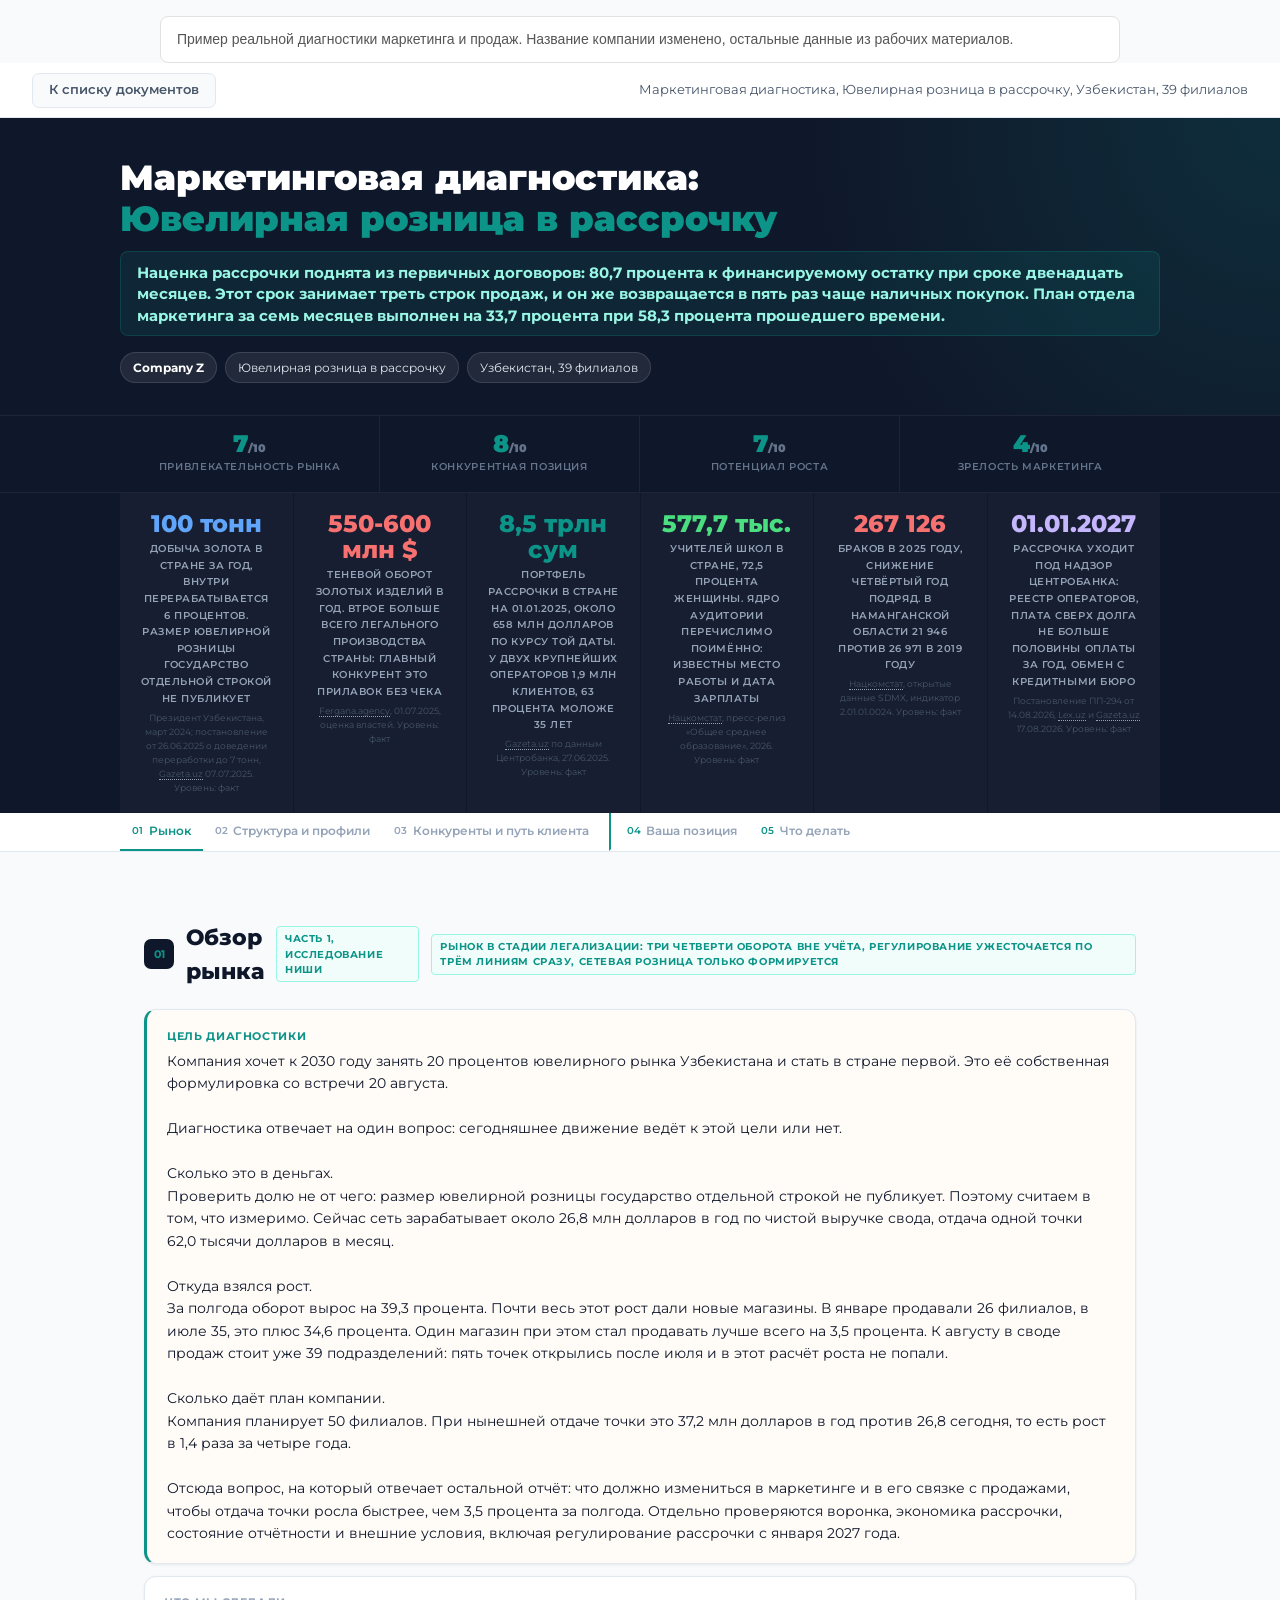
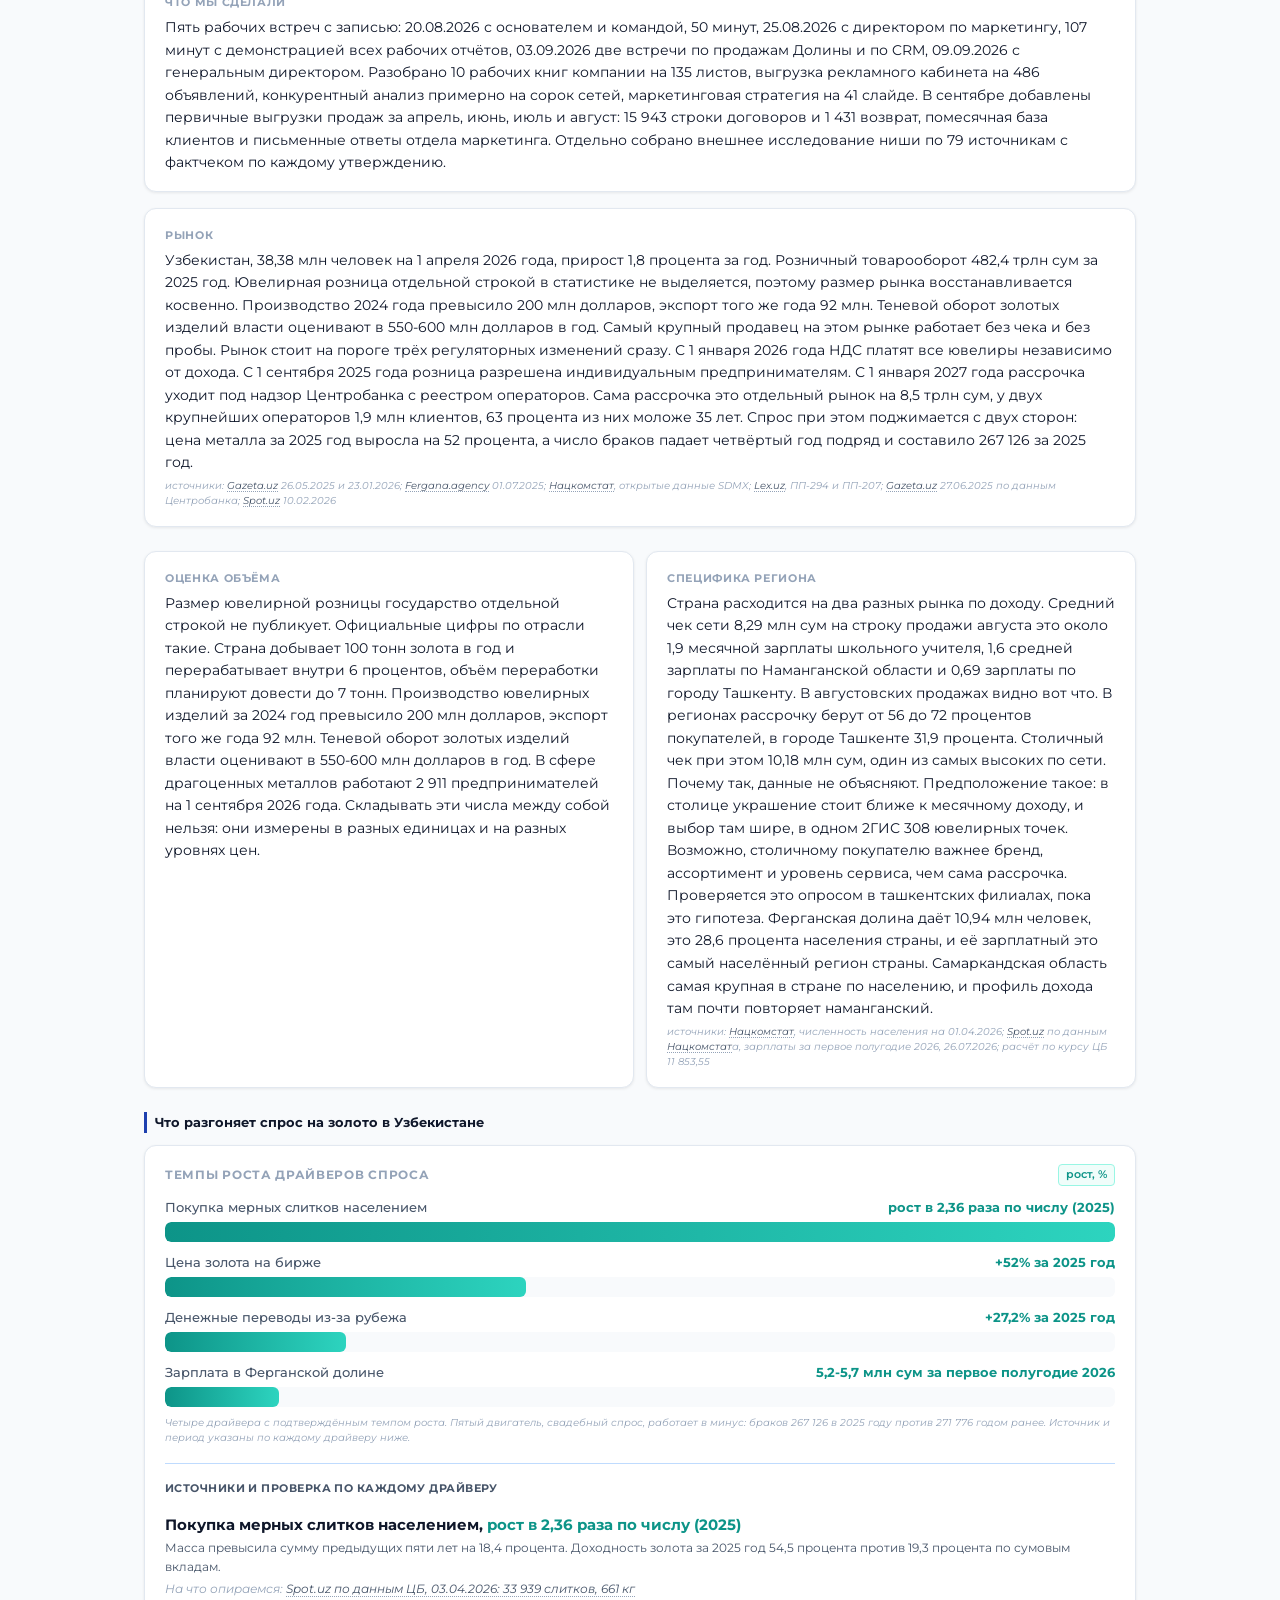
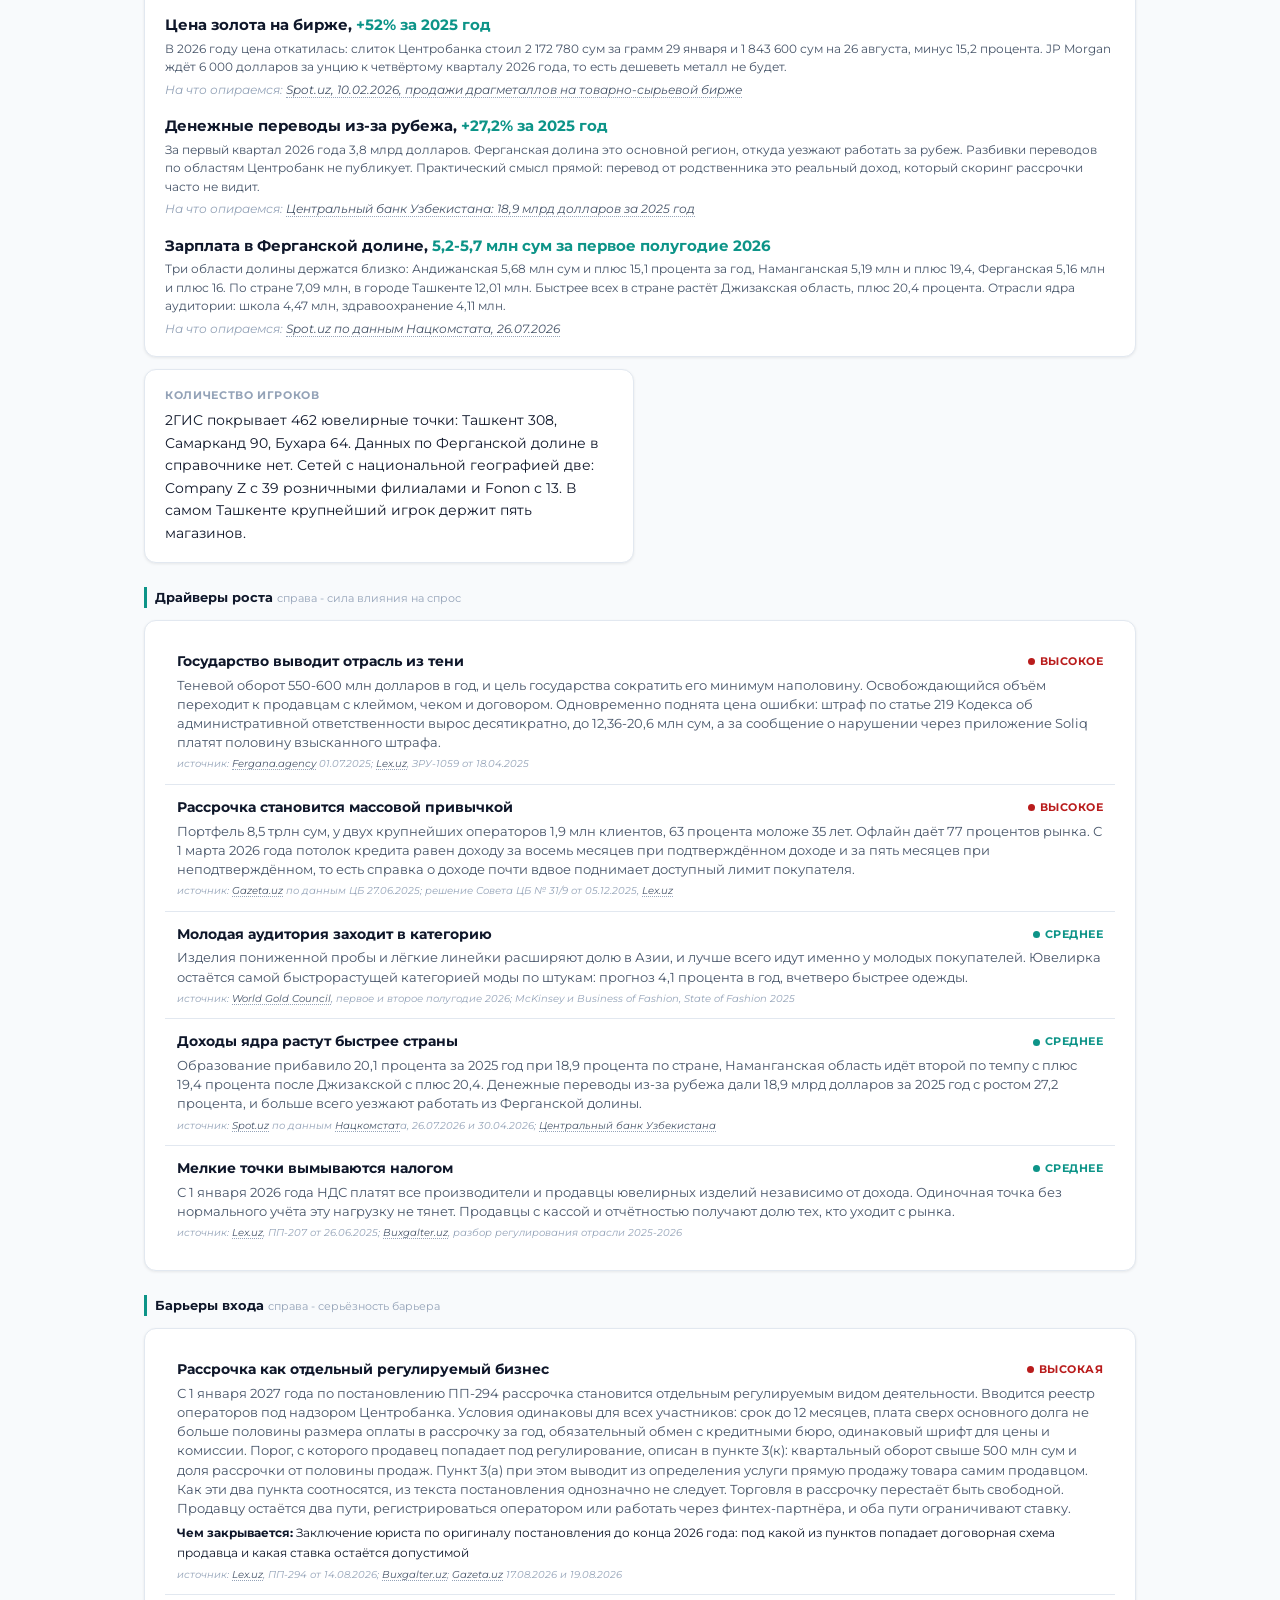
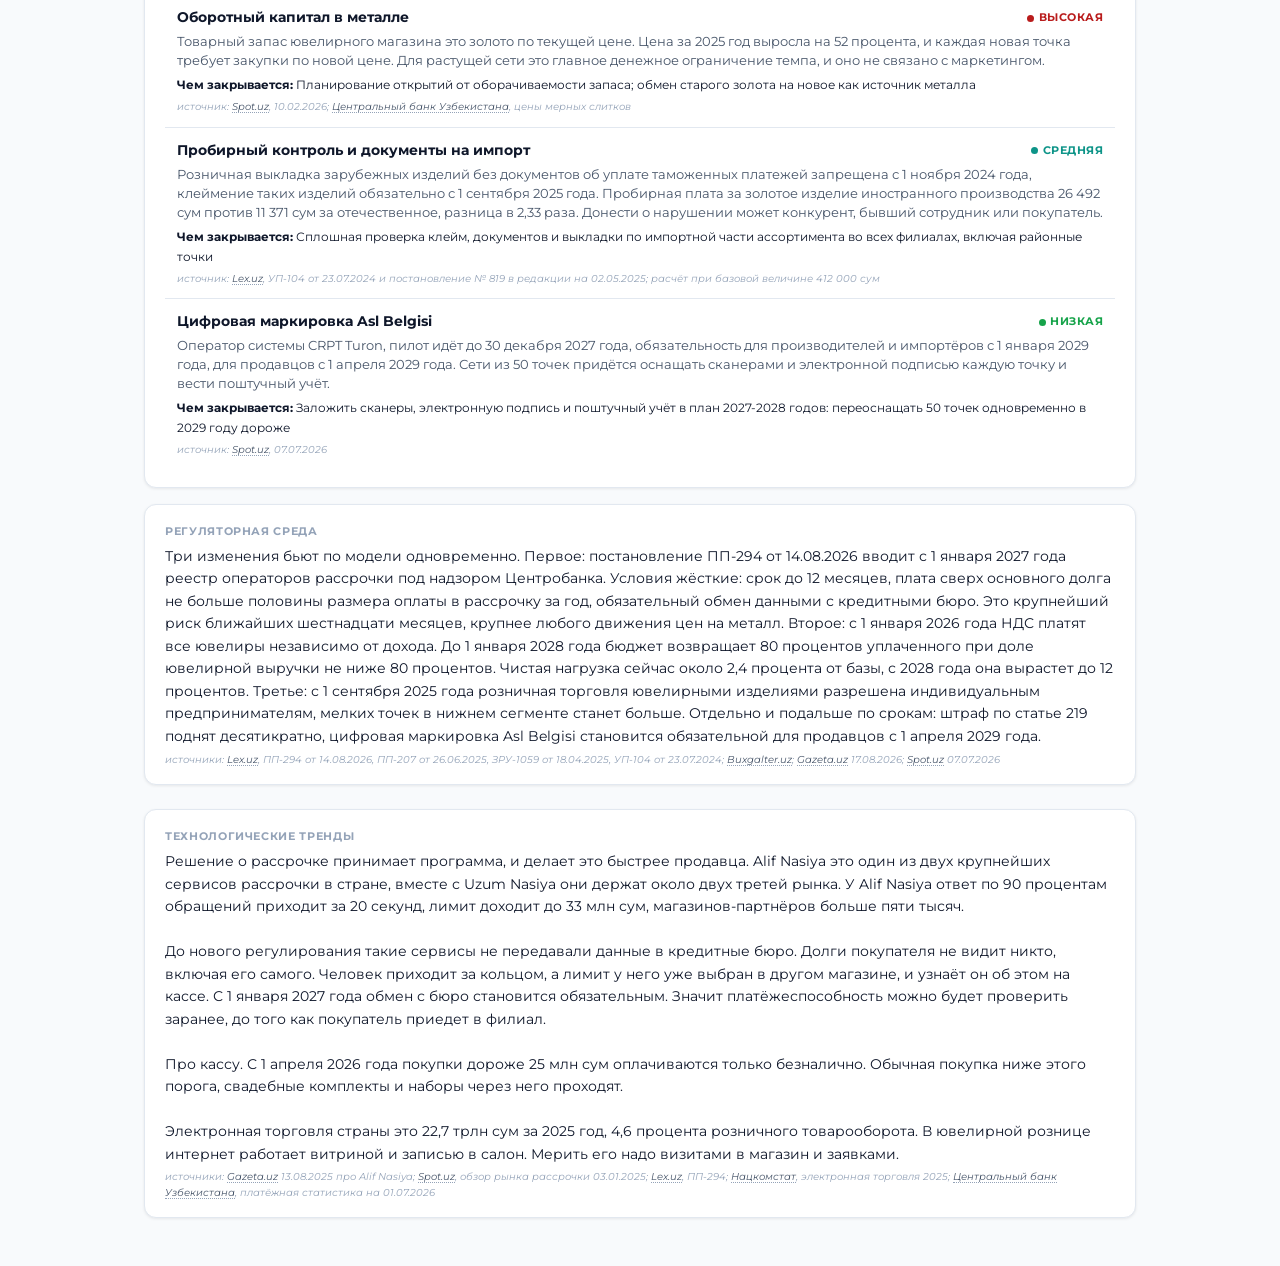
==== commit d88ba545: "Отступы плашки на телефоне" ====
--- a/diagnostika.html
+++ b/diagnostika.html
@@ -347,7 +347,7 @@
     .cta-proof { font-size: .68rem; color: #64748b; margin-top: .75rem; }
   </style>
 </head>
-<body><div style="max-width:960px;margin:16px auto;padding:12px 16px;border:1px solid #e2e2e2;border-radius:8px;background:#fff;color:#555;font:14px/1.5 -apple-system,BlinkMacSystemFont,sans-serif">Пример реальной диагностики маркетинга и продаж. Название компании изменено, остальные данные из рабочих материалов.</div>
+<body><div style="padding:16px 16px 0"><div style="max-width:960px;margin:0 auto;padding:12px 16px;border:1px solid #e2e2e2;border-radius:8px;background:#fff;color:#555;font:14px/1.5 -apple-system,BlinkMacSystemFont,sans-serif">Пример реальной диагностики маркетинга и продаж. Название компании изменено, остальные данные из рабочих материалов.</div></div>
 
 <!-- PDF BAR -->
 <div class="pdf-bar">
